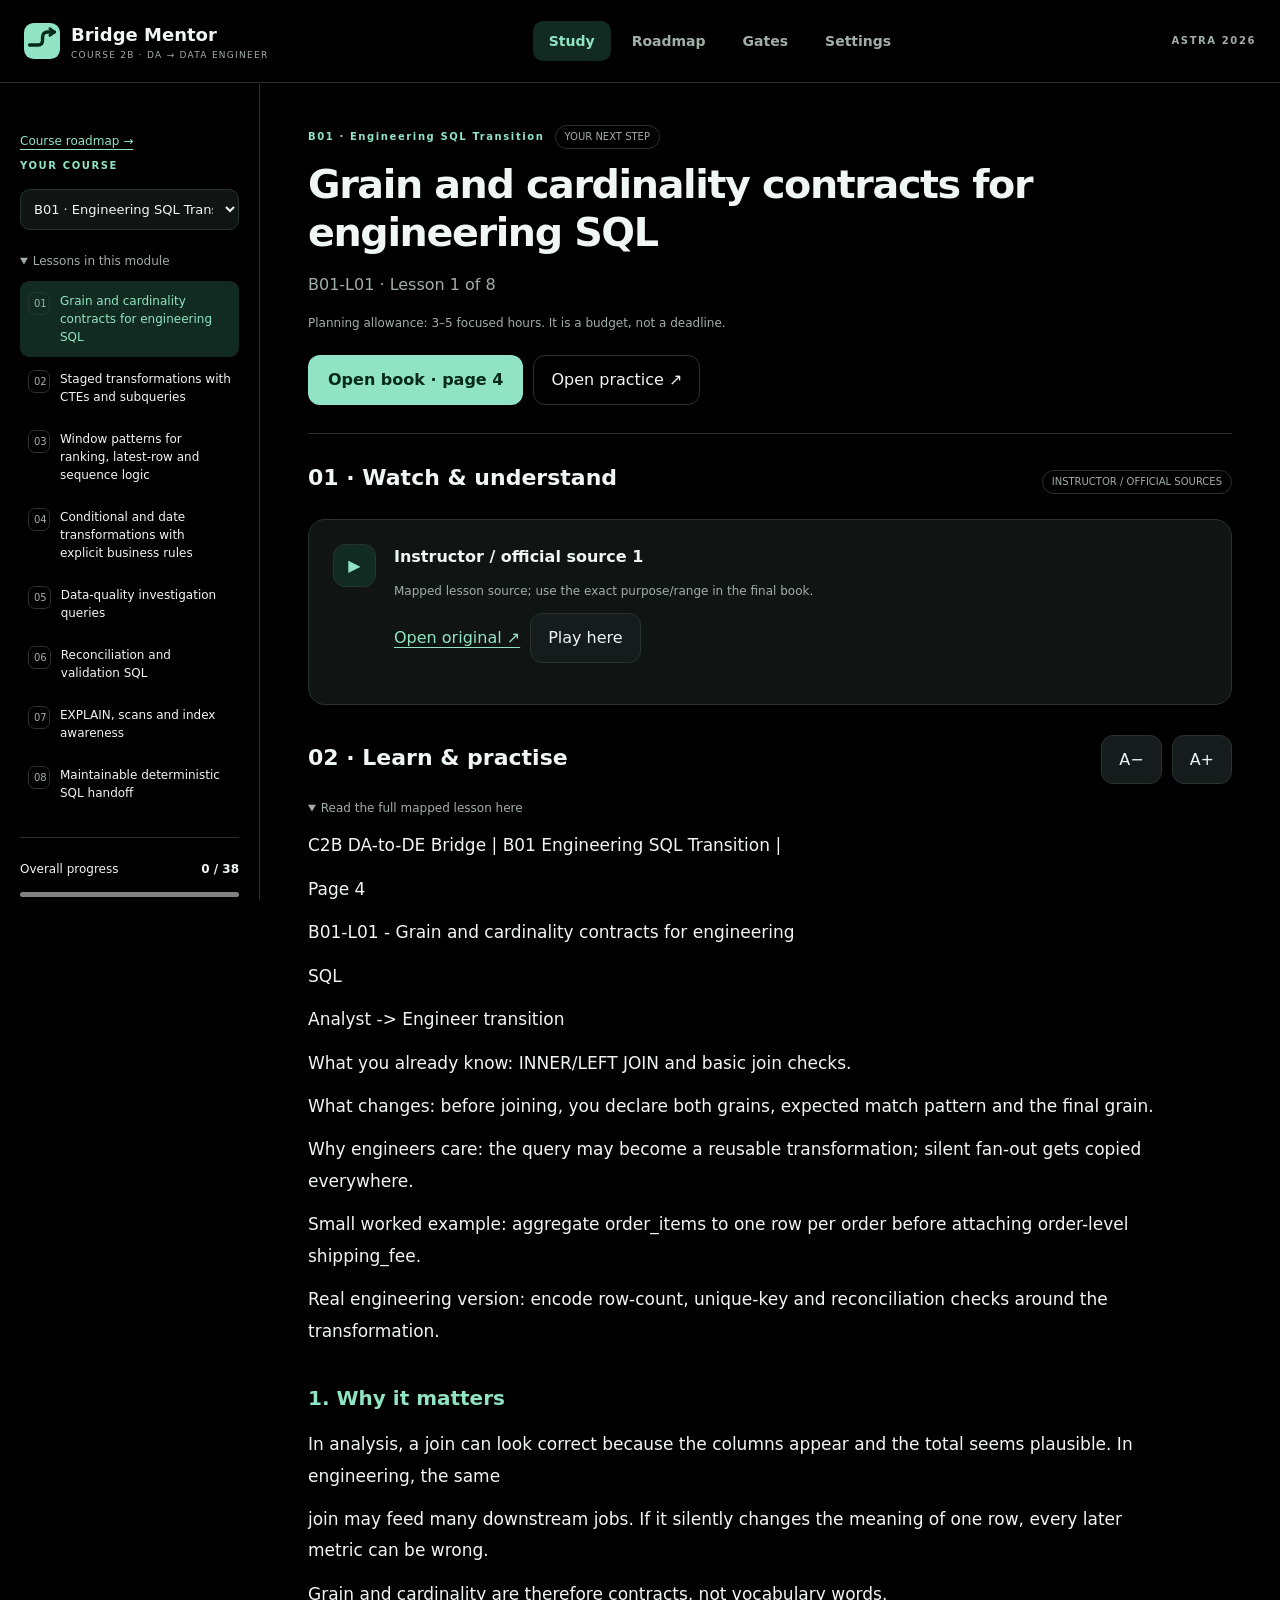
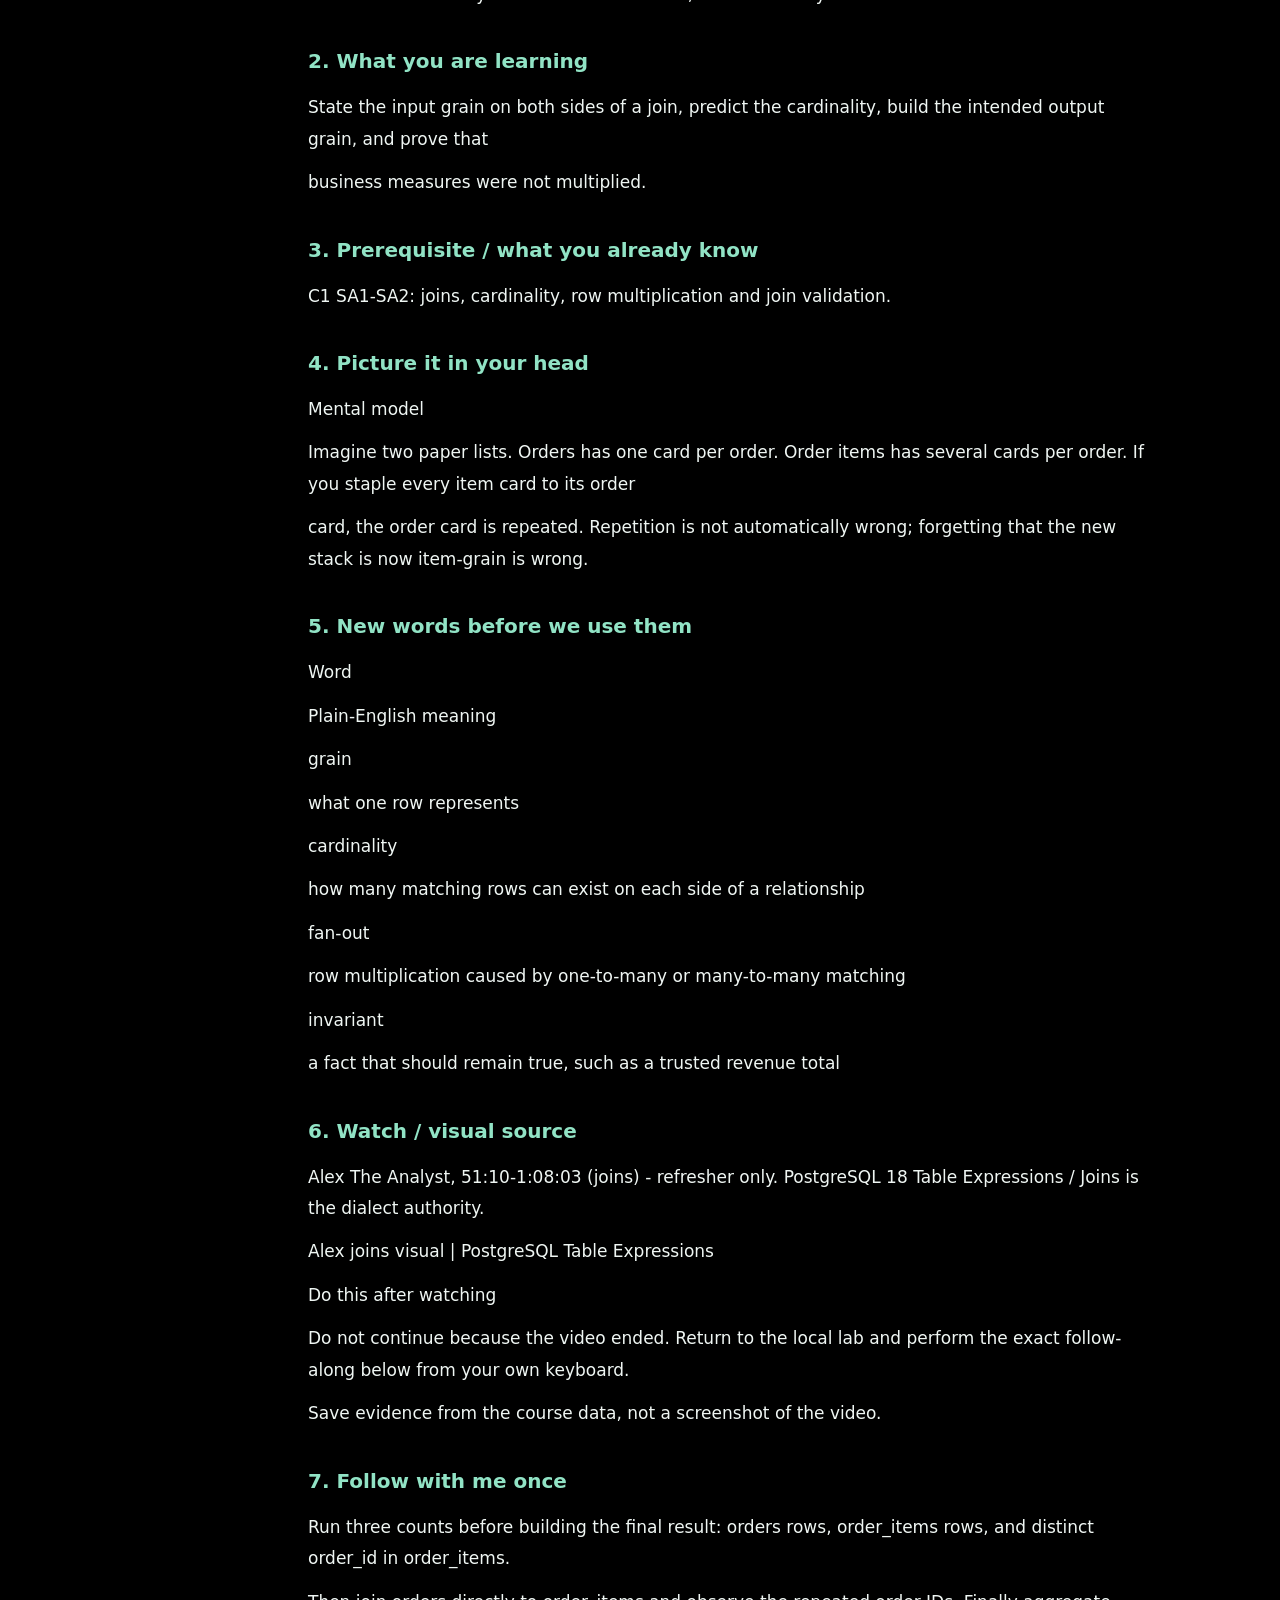
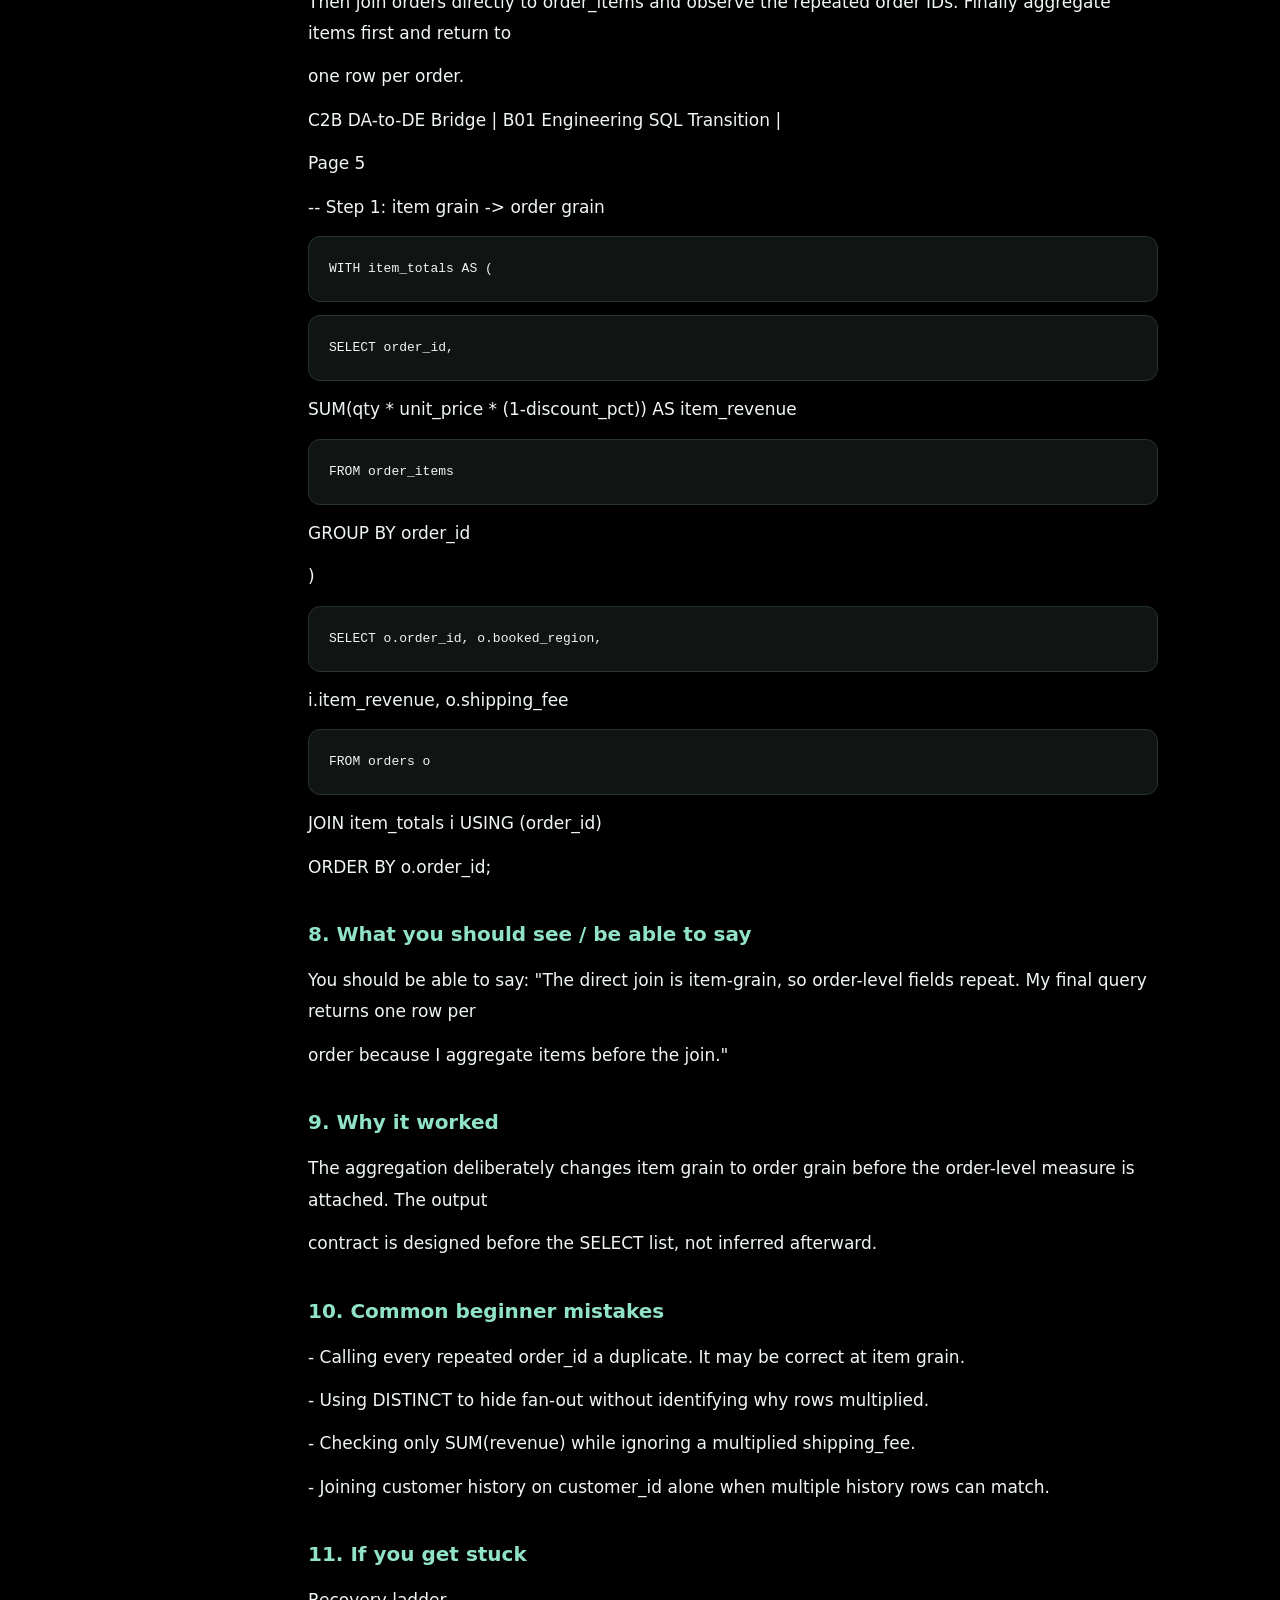
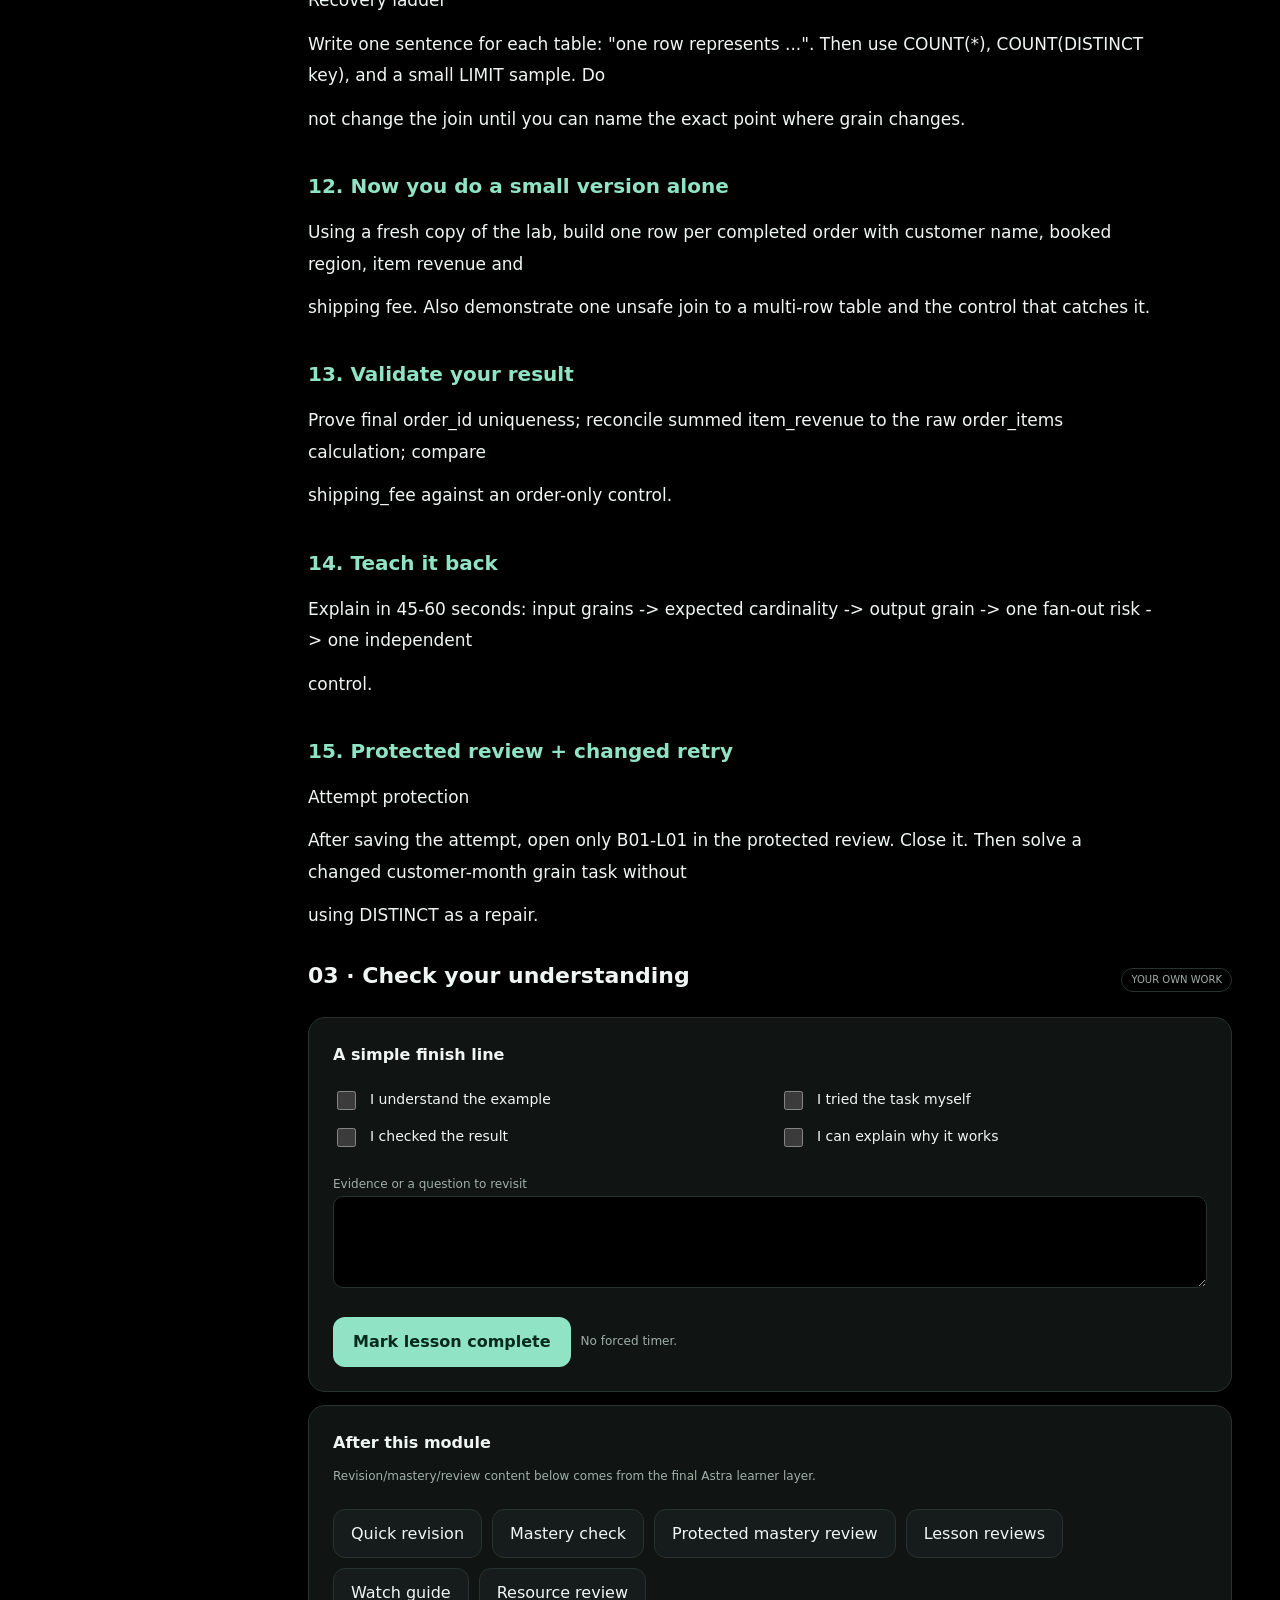
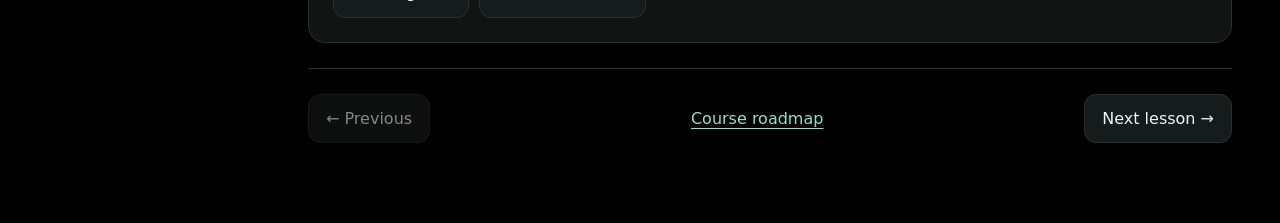
==== index.html @ a9ea5273 "Replace legacy Bridge Mentor with Standalone-DE parity shell" ====
<!doctype html><html lang="en" data-theme="amoled"><head><meta charset="utf-8"><meta name="viewport" content="width=device-width,initial-scale=1,viewport-fit=cover"><meta name="theme-color" content="#000000"><meta name="description" content="Course 2B DA-to-DE Bridge 2026 study companion"><title>Bridge Mentor · 2026</title><link rel="icon" href="icon.svg" type="image/svg+xml"><link rel="manifest" href="manifest.webmanifest"><link rel="stylesheet" href="styles.css?v=ASTRA-2026"></head><body><a class="skip" href="#main">Skip to lesson</a><header class="header"><a class="brand" href="#study"><img src="icon.svg" alt="" width="36" height="36"><span>Bridge Mentor<small>COURSE 2B · DA → DATA ENGINEER</small></span></a><nav aria-label="Main navigation"><a href="#study" data-nav="study">Study</a><a href="#roadmap" data-nav="roadmap">Roadmap</a><a href="#gates" data-nav="gates">Gates</a><a href="#settings" data-nav="settings">Settings</a></nav><span class="edition">ASTRA 2026</span></header><div class="shell"><aside id="sidebar"><a class="text-link" href="#roadmap">Course roadmap →</a><label for="moduleSelect" class="eyebrow">YOUR COURSE</label><select id="moduleSelect" aria-label="Choose module"></select><details id="chapterList" open><summary>Lessons in this module</summary><div id="lessons"></div></details><div class="sidebar-foot"><div class="between"><span>Overall progress</span><strong id="progressCount">0 / 38</strong></div><progress id="overallProgress" max="38" value="0">0%</progress><small>38 controlled Bridge lessons</small></div></aside><main id="main" tabindex="-1"><div class="loading"><span class="eyebrow">YOUR NEXT STEP</span><h1>A place to learn,<br>one lesson at a time.</h1><p>Loading your course…</p></div></main></div><div id="toast" role="status" aria-live="polite"></div><dialog id="reviewDialog"><form method="dialog"><button class="close" aria-label="Close">×</button><span class="eyebrow">AFTER YOUR OWN ATTEMPT</span><h2>Ready to compare your work?</h2><p>Save your first attempt before opening the protected review. Repair mistakes, close it, then retry with changed inputs or the assigned fresh Gate.</p><button id="openReview" class="primary" value="open">I saved my attempt · Open review</button></form></dialog><script src="app.js?v=ASTRA-2026" defer></script><noscript><p class="notice">Enable JavaScript to use the Mentor. Course PDFs and practice files remain in this repository.</p></noscript></body></html>
---- styles.css ----
:root{color-scheme:dark;--bg:#000;--panel:#101514;--panel2:#161c1b;--ink:#eff6f3;--muted:#a0afa8;--line:#27332d;--accent:#91e3c5;--accentInk:#062a1b;--soft:#122b22;--shadow:0 16px 48px #0005;--reading:17px}:root[data-theme="light"]{color-scheme:light;--bg:#f7f9f7;--panel:#fff;--panel2:#edf2ee;--ink:#18322a;--muted:#576c62;--line:#d5e0d9;--accent:#12684d;--accentInk:#fff;--soft:#e6f2eb;--shadow:0 10px 36px #1631260a}*{box-sizing:border-box}html{scroll-behavior:smooth;scroll-padding-top:105px}body{margin:0;background:var(--bg);color:var(--ink);font-family:Inter,ui-sans-serif,system-ui,-apple-system,BlinkMacSystemFont,"Segoe UI",sans-serif;line-height:1.6}button,input,select,textarea{font:inherit}a{color:var(--accent);text-underline-offset:4px}button,a,select,input,textarea{-webkit-tap-highlight-color:transparent}button{cursor:pointer;color:var(--ink);background:var(--panel2);border:1px solid var(--line);border-radius:12px;padding:11px 17px}button:hover{background:var(--soft)}button:disabled{opacity:.55;cursor:default}.primary{background:var(--accent);color:var(--accentInk);border:0;font-weight:650;display:inline-flex;align-items:center;justify-content:center;gap:8px;text-decoration:none;border-radius:12px;padding:12px 20px}.secondary{display:inline-flex;padding:11px 17px;border:1px solid var(--line);border-radius:12px;text-decoration:none;color:var(--ink);align-items:center;gap:8px}.header{min-height:83px;display:flex;align-items:center;justify-content:space-between;gap:20px;border-bottom:1px solid var(--line);padding:13px max(24px,calc((100vw - 1360px)/2));position:sticky;top:0;background:var(--bg);z-index:10}.brand{display:flex;align-items:center;gap:11px;color:var(--ink);text-decoration:none;font-size:18px;font-weight:700;white-space:nowrap}.brand small{display:block;font-size:9px;letter-spacing:.14em;color:var(--muted);font-weight:500;line-height:1.3}.header nav{display:flex;gap:5px}.header nav a{color:var(--muted);text-decoration:none;padding:9px 16px;border-radius:10px;font-size:14px;font-weight:550}.header nav a[aria-current]{color:var(--accent);background:var(--soft)}.edition,.eyebrow{font-size:10px;letter-spacing:.16em;font-weight:700;color:var(--accent)}.edition{color:var(--muted)}.shell{max-width:1360px;margin:auto;display:grid;grid-template-columns:260px minmax(0,1fr);min-height:calc(100vh - 84px)}aside{border-right:1px solid var(--line);padding:30px 20px;position:sticky;top:84px;height:calc(100vh - 84px);overflow:auto}aside select{width:100%;margin:12px 0 22px;padding:11px 9px;background:var(--panel);color:var(--ink);border:1px solid var(--line);border-radius:10px;font-size:13px}summary{cursor:pointer;color:var(--muted);font-size:12px;margin-bottom:10px}.lesson-nav{width:100%;text-align:left;background:none;border:0;display:flex;gap:10px;padding:11px 8px;font-size:12px;line-height:1.5;margin:2px 0;border-radius:9px}.lesson-nav.current{background:var(--soft);color:var(--accent)}.lesson-nav .num{font-size:10px;min-width:22px;border:1px solid var(--line);border-radius:7px;padding:3px 5px;text-align:center;align-self:flex-start;color:var(--muted)}.lesson-nav.done .num{background:var(--accent);color:var(--accentInk);border-color:transparent}.sidebar-foot{border-top:1px solid var(--line);margin-top:24px;padding-top:22px;font-size:12px}.sidebar-foot small{color:var(--muted)}progress{width:100%;height:5px;border:0;border-radius:20px;overflow:hidden;background:var(--line);margin:13px 0;accent-color:var(--accent)}.text-link{display:block;margin-top:18px;font-size:12px}.between{display:flex;justify-content:space-between;align-items:center;gap:12px}main{padding:42px 48px 80px;min-width:0;outline:none}.hero{border-bottom:1px solid var(--line);padding-bottom:28px;margin-bottom:30px}.hero h1{font-size:clamp(29px,3.1vw,43px);line-height:1.2;letter-spacing:-.035em;font-weight:650;margin:12px 0 15px;max-width:800px}.hero p,.muted{color:var(--muted)}.meta,.actions,.small-actions,.reader-tools{display:flex;gap:10px;align-items:center;flex-wrap:wrap}.pill{display:inline-block;border:1px solid var(--line);border-radius:99px;padding:3px 9px;font-size:10px;color:var(--muted)}.pill.complete{background:var(--soft);color:var(--accent);border-color:var(--accent)}.actions{margin:22px 0 0}.section-title{display:flex;justify-content:space-between;align-items:baseline;gap:15px;margin:30px 0 15px}h2{font-size:22px;line-height:1.3;margin:0 0 12px}h3{font-size:16px;margin:0 0 10px}.card{background:var(--panel);border:1px solid var(--line);border-radius:17px;padding:24px;margin:13px 0}.video-card{display:grid;grid-template-columns:44px minmax(0,1fr);gap:17px}.play-icon{width:43px;height:43px;background:var(--soft);border:1px solid var(--line);border-radius:12px;color:var(--accent);display:grid;place-items:center}.video-title{font-size:16px;font-weight:600;color:var(--ink);text-decoration:none}.video-card p,.hint{font-size:12px;color:var(--muted)}.video-player{grid-column:1/-1}.video-player iframe{width:100%;aspect-ratio:16/9;border:0;border-radius:12px}.reading{font-size:var(--reading);line-height:1.85;max-width:850px}.reading h3{font-size:20px;color:var(--accent);margin:33px 0 12px}.reading p{margin:12px 0}.reading pre{font-size:13px;background:var(--panel);border:1px solid var(--line);padding:20px;border-radius:12px;overflow:auto}.checklist{display:grid;grid-template-columns:1fr 1fr;gap:12px 20px;margin:20px 0}.checklist label{display:flex;gap:11px;font-size:14px}.checklist input{accent-color:var(--accent);width:19px;height:19px}.evidence{width:100%;min-height:92px;resize:vertical;background:var(--bg);border:1px solid var(--line);color:var(--ink);border-radius:10px;padding:13px}.next-bar{display:flex;justify-content:space-between;align-items:center;gap:10px;margin-top:25px;padding-top:25px;border-top:1px solid var(--line)}.grid{display:grid;grid-template-columns:repeat(2,minmax(0,1fr));gap:15px}.module-card{margin:0;display:flex;flex-direction:column;gap:9px;text-decoration:none;color:var(--ink)}.search{width:100%;background:var(--panel);border:1px solid var(--line);border-radius:12px;padding:13px 16px;color:var(--ink);margin-bottom:24px}.gate-steps{display:grid;grid-template-columns:repeat(4,1fr);gap:10px;margin:20px 0}.gate-step{font-size:12px;padding:12px 8px;text-align:center;border:1px solid var(--line);border-radius:10px;color:var(--muted)}.gate-step.active{background:var(--soft);color:var(--accent);border-color:var(--accent)}.settings-row{display:flex;justify-content:space-between;align-items:center;gap:20px;padding:20px 0;border-bottom:1px solid var(--line)}.settings-row p{font-size:13px;color:var(--muted);margin:5px 0}.empty{padding:35px;border:1px dashed var(--line);border-radius:14px;color:var(--muted)}.notice{margin:25px;padding:20px;background:var(--panel);border:1px solid var(--line);border-radius:12px}.skip{position:fixed;top:-80px;left:20px;padding:10px;background:var(--accent);color:var(--accentInk);z-index:30}.skip:focus{top:10px}#toast{position:fixed;bottom:25px;left:50%;transform:translate(-50%,15px);background:var(--accent);color:var(--accentInk);padding:12px 20px;border-radius:12px;opacity:0;pointer-events:none;transition:.2s;z-index:40}#toast.show{opacity:1;transform:translate(-50%,0)}dialog{max-width:480px;width:calc(100% - 36px);background:var(--panel);color:var(--ink);border:1px solid var(--line);border-radius:18px;padding:30px}dialog::backdrop{background:#000a}.close{float:right;font-size:23px;background:transparent;border:0}.sr-only{position:absolute;width:1px;height:1px;overflow:hidden;clip:rect(0,0,0,0)}.timer{font-variant-numeric:tabular-nums;color:var(--muted);font-size:13px}@media(max-width:720px){.header{min-height:67px;padding:10px 12px;gap:8px}.brand{font-size:13px}.brand img{width:27px;height:27px}.header nav a{padding:8px 9px;font-size:12px}.edition{display:none}.shell{display:block}aside{height:auto;position:static;border-right:0;border-bottom:1px solid var(--line);padding:16px 19px}.sidebar-foot{display:none}#lessons{max-height:290px;overflow:auto}main{padding:25px 19px 60px}.card{padding:19px}.grid,.checklist{grid-template-columns:1fr}.settings-row{align-items:flex-start;flex-direction:column;gap:10px}.reading{line-height:1.8}}
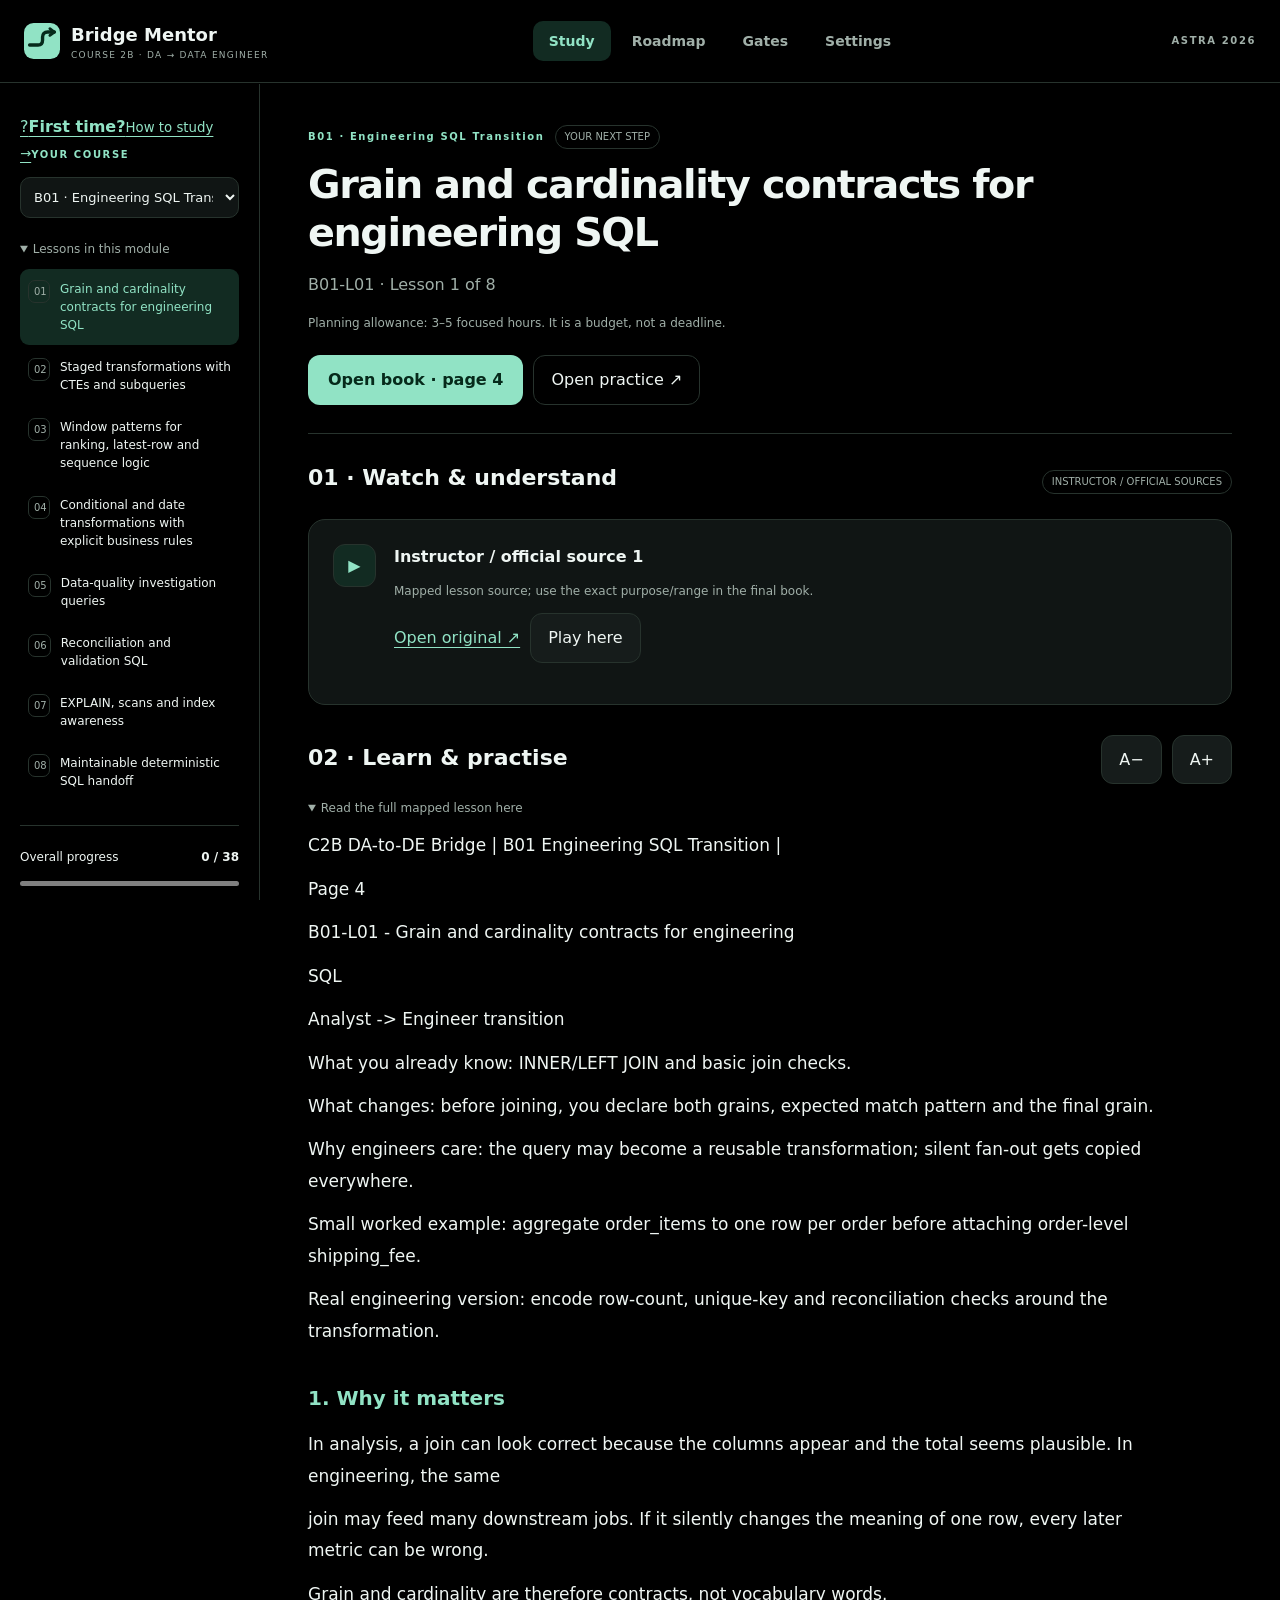
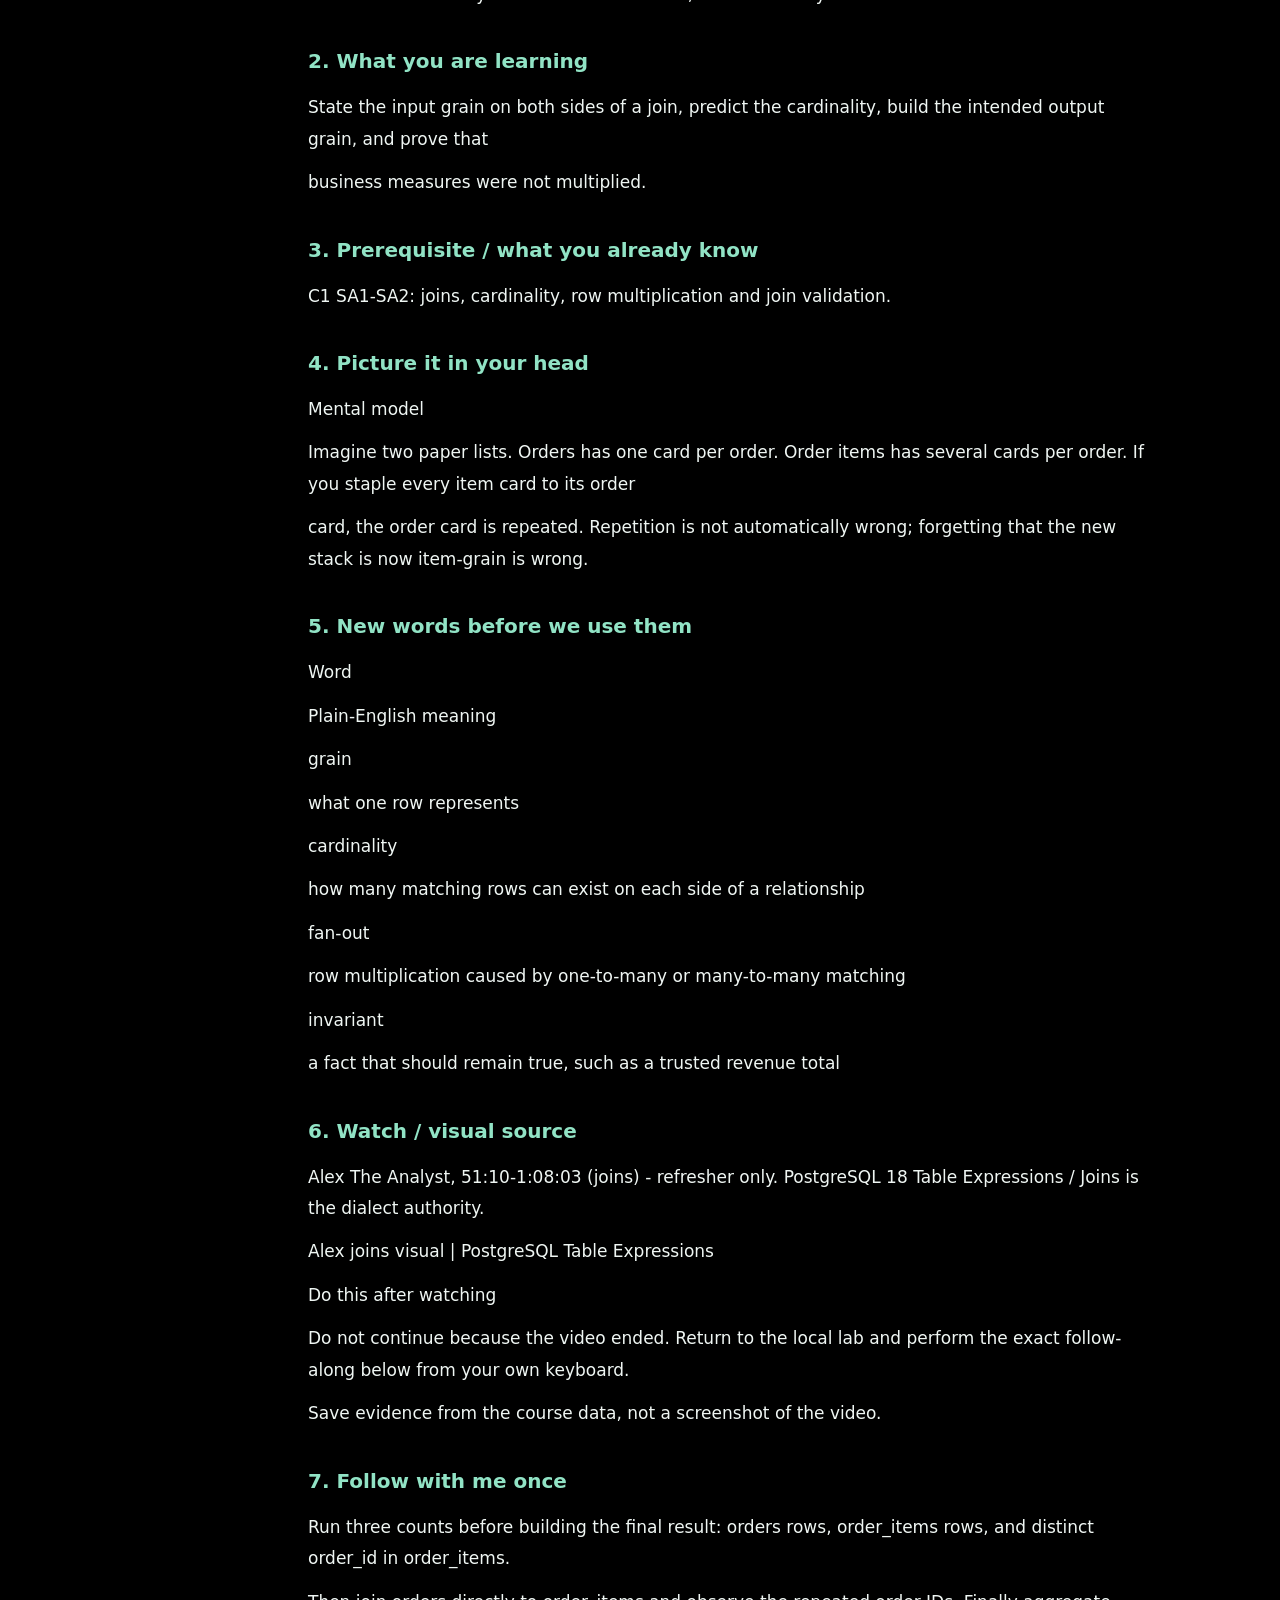
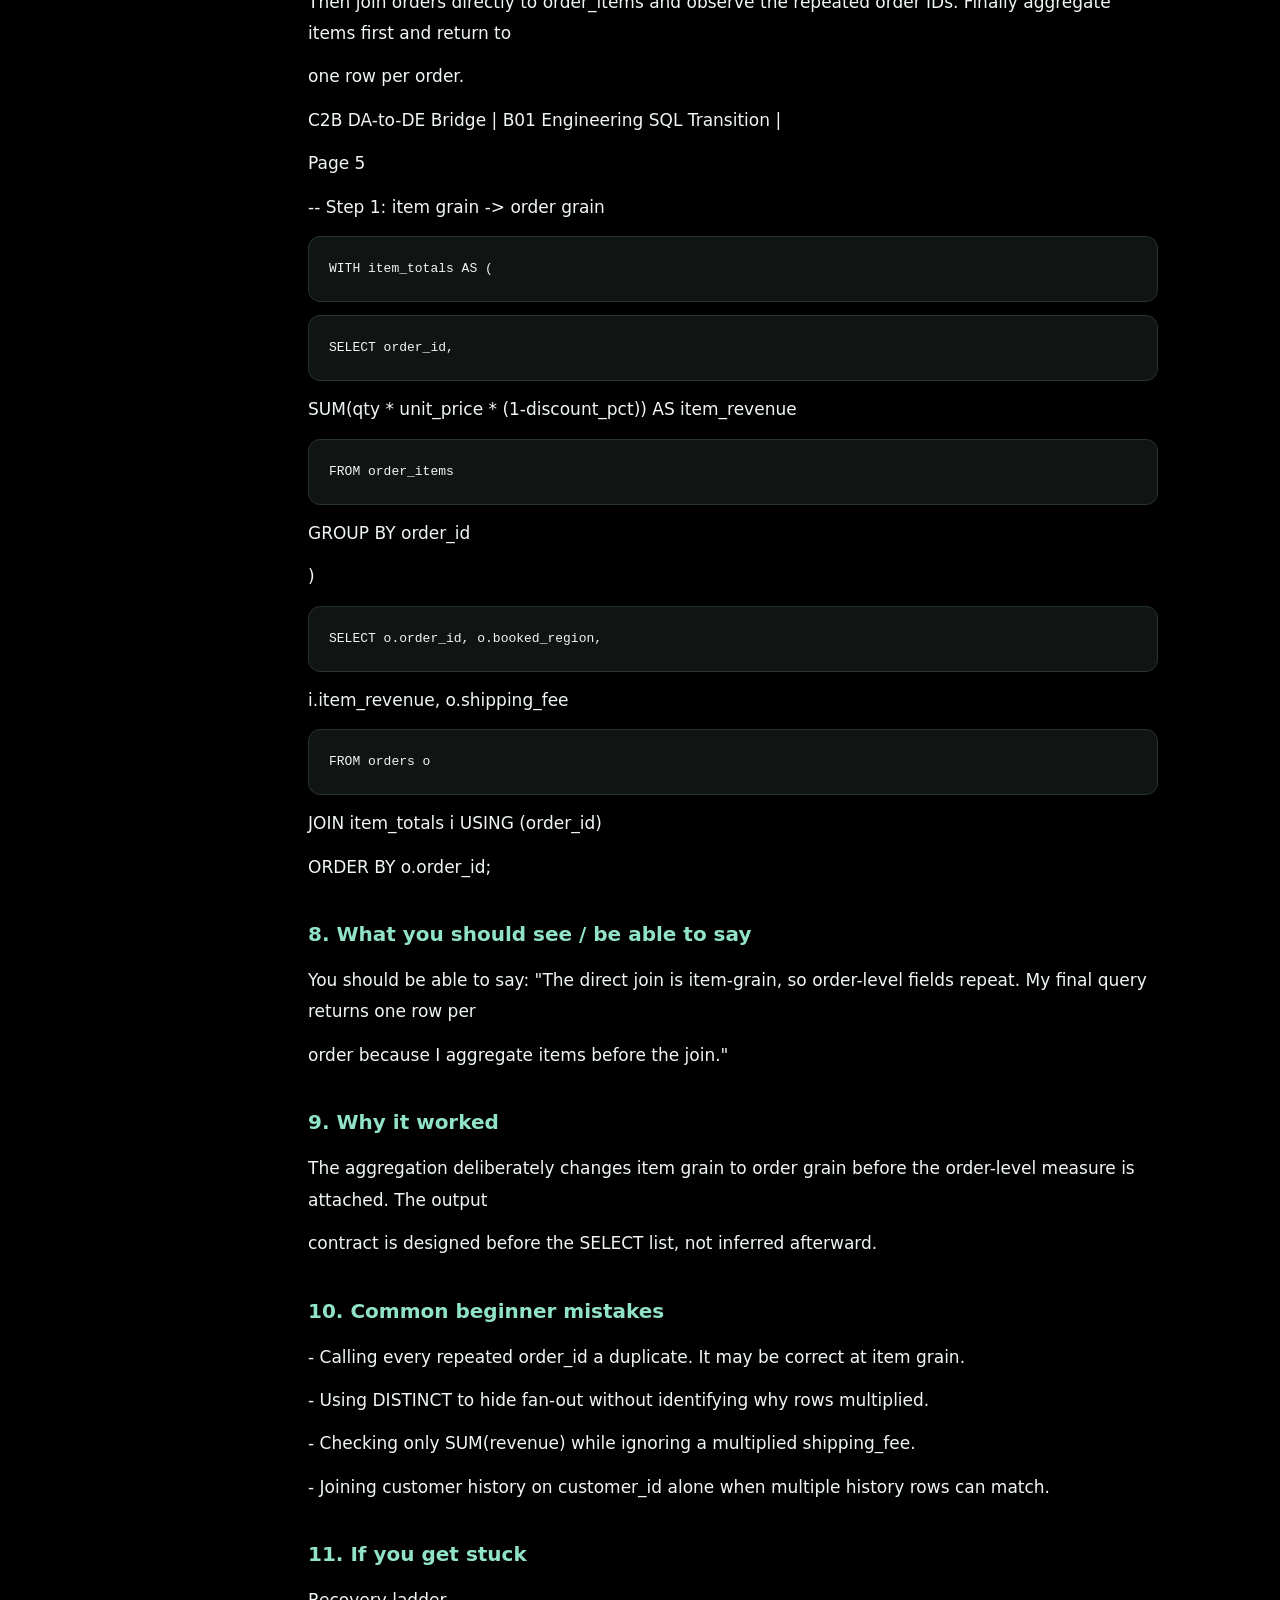
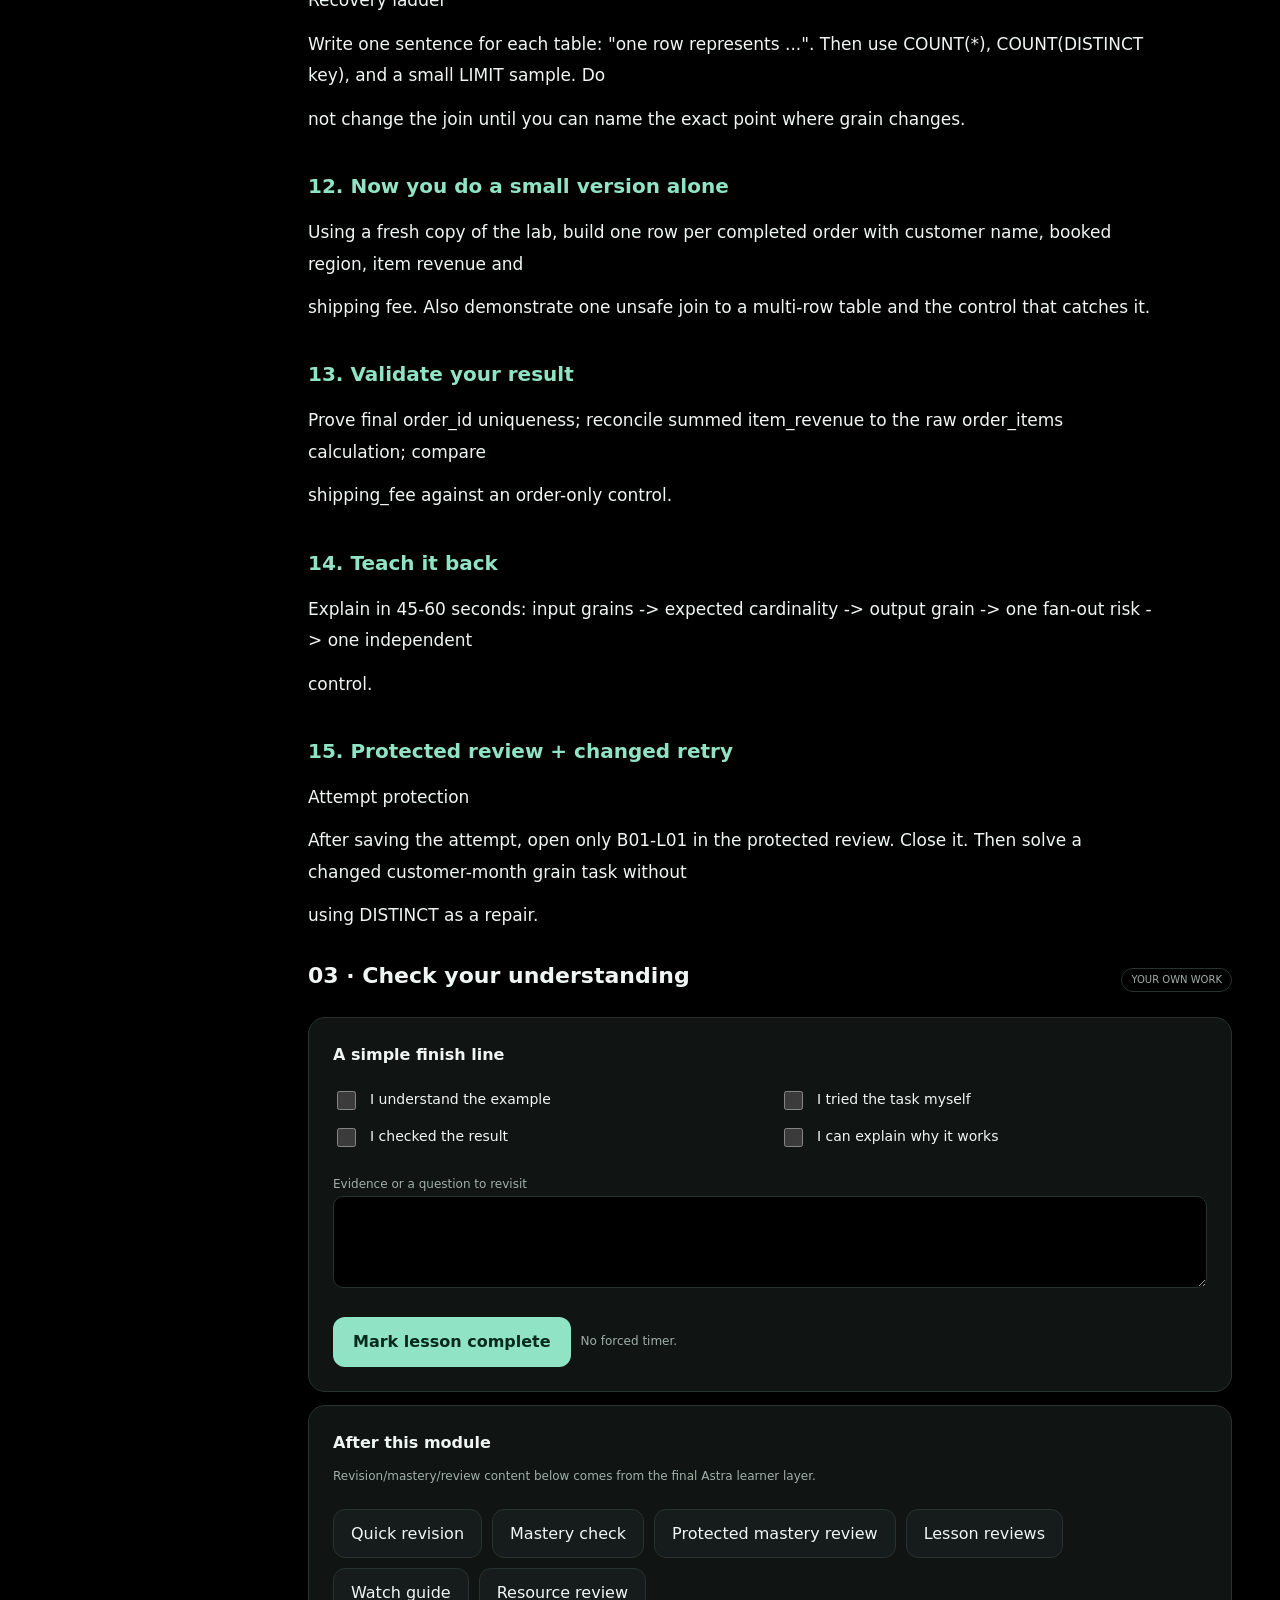
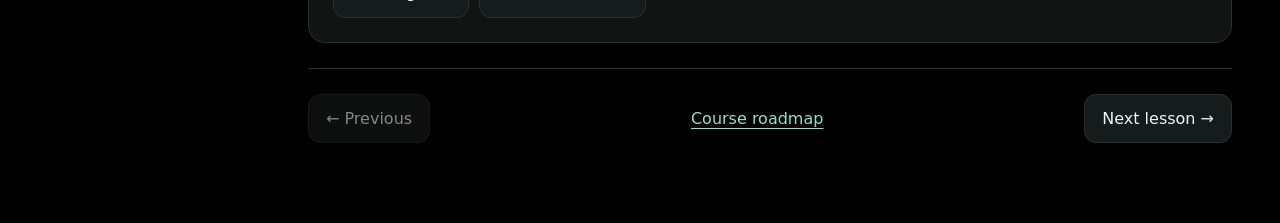
==== commit 52e6c6ae: "Add visible How to Study start card" ====
--- a/index.html
+++ b/index.html
@@ -1 +1 @@
-<!doctype html><html lang="en" data-theme="amoled"><head><meta charset="utf-8"><meta name="viewport" content="width=device-width,initial-scale=1,viewport-fit=cover"><meta name="theme-color" content="#000000"><meta name="description" content="Course 2B DA-to-DE Bridge 2026 study companion"><title>Bridge Mentor · 2026</title><link rel="icon" href="icon.svg" type="image/svg+xml"><link rel="manifest" href="manifest.webmanifest"><link rel="stylesheet" href="styles.css?v=ASTRA-2026"></head><body><a class="skip" href="#main">Skip to lesson</a><header class="header"><a class="brand" href="#study"><img src="icon.svg" alt="" width="36" height="36"><span>Bridge Mentor<small>COURSE 2B · DA → DATA ENGINEER</small></span></a><nav aria-label="Main navigation"><a href="#study" data-nav="study">Study</a><a href="#roadmap" data-nav="roadmap">Roadmap</a><a href="#gates" data-nav="gates">Gates</a><a href="#settings" data-nav="settings">Settings</a></nav><span class="edition">ASTRA 2026</span></header><div class="shell"><aside id="sidebar"><a class="text-link" href="#roadmap">Course roadmap →</a><label for="moduleSelect" class="eyebrow">YOUR COURSE</label><select id="moduleSelect" aria-label="Choose module"></select><details id="chapterList" open><summary>Lessons in this module</summary><div id="lessons"></div></details><div class="sidebar-foot"><div class="between"><span>Overall progress</span><strong id="progressCount">0 / 38</strong></div><progress id="overallProgress" max="38" value="0">0%</progress><small>38 controlled Bridge lessons</small></div></aside><main id="main" tabindex="-1"><div class="loading"><span class="eyebrow">YOUR NEXT STEP</span><h1>A place to learn,<br>one lesson at a time.</h1><p>Loading your course…</p></div></main></div><div id="toast" role="status" aria-live="polite"></div><dialog id="reviewDialog"><form method="dialog"><button class="close" aria-label="Close">×</button><span class="eyebrow">AFTER YOUR OWN ATTEMPT</span><h2>Ready to compare your work?</h2><p>Save your first attempt before opening the protected review. Repair mistakes, close it, then retry with changed inputs or the assigned fresh Gate.</p><button id="openReview" class="primary" value="open">I saved my attempt · Open review</button></form></dialog><script src="app.js?v=ASTRA-2026" defer></script><noscript><p class="notice">Enable JavaScript to use the Mentor. Course PDFs and practice files remain in this repository.</p></noscript></body></html>+<!doctype html><html lang="en" data-theme="amoled"><head><meta charset="utf-8"><meta name="viewport" content="width=device-width,initial-scale=1,viewport-fit=cover"><meta name="theme-color" content="#000000"><meta name="description" content="Course 2B DA-to-DE Bridge 2026 study companion"><title>Bridge Mentor · 2026</title><link rel="icon" href="icon.svg" type="image/svg+xml"><link rel="manifest" href="manifest.webmanifest"><link rel="stylesheet" href="styles.css?v=ASTRA-2026"></head><body><a class="skip" href="#main">Skip to lesson</a><header class="header"><a class="brand" href="#study"><img src="icon.svg" alt="" width="36" height="36"><span>Bridge Mentor<small>COURSE 2B · DA → DATA ENGINEER</small></span></a><nav aria-label="Main navigation"><a href="#study" data-nav="study">Study</a><a href="#roadmap" data-nav="roadmap">Roadmap</a><a href="#gates" data-nav="gates">Gates</a><a href="#settings" data-nav="settings">Settings</a></nav><span class="edition">ASTRA 2026</span></header><div class="shell"><aside id="sidebar"><a class="start-guide" href="#guide"><span class="start-guide-icon" aria-hidden="true">?</span><span><strong>First time?</strong><small>How to study →</small></span></a><label for="moduleSelect" class="eyebrow">YOUR COURSE</label><select id="moduleSelect" aria-label="Choose module"></select><details id="chapterList" open><summary>Lessons in this module</summary><div id="lessons"></div></details><div class="sidebar-foot"><div class="between"><span>Overall progress</span><strong id="progressCount">0 / 38</strong></div><progress id="overallProgress" max="38" value="0">0%</progress><small>38 controlled Bridge lessons</small></div></aside><main id="main" tabindex="-1"><div class="loading"><span class="eyebrow">YOUR NEXT STEP</span><h1>A place to learn,<br>one lesson at a time.</h1><p>Loading your course…</p></div></main></div><div id="toast" role="status" aria-live="polite"></div><dialog id="reviewDialog"><form method="dialog"><button class="close" aria-label="Close">×</button><span class="eyebrow">AFTER YOUR OWN ATTEMPT</span><h2>Ready to compare your work?</h2><p>Save your first attempt before opening the protected review. Repair mistakes, close it, then retry with changed inputs or the assigned fresh Gate.</p><button id="openReview" class="primary" value="open">I saved my attempt · Open review</button></form></dialog><script src="app.js?v=ASTRA-2026" defer></script><noscript><p class="notice">Enable JavaScript to use the Mentor. Course PDFs and practice files remain in this repository.</p></noscript></body></html>
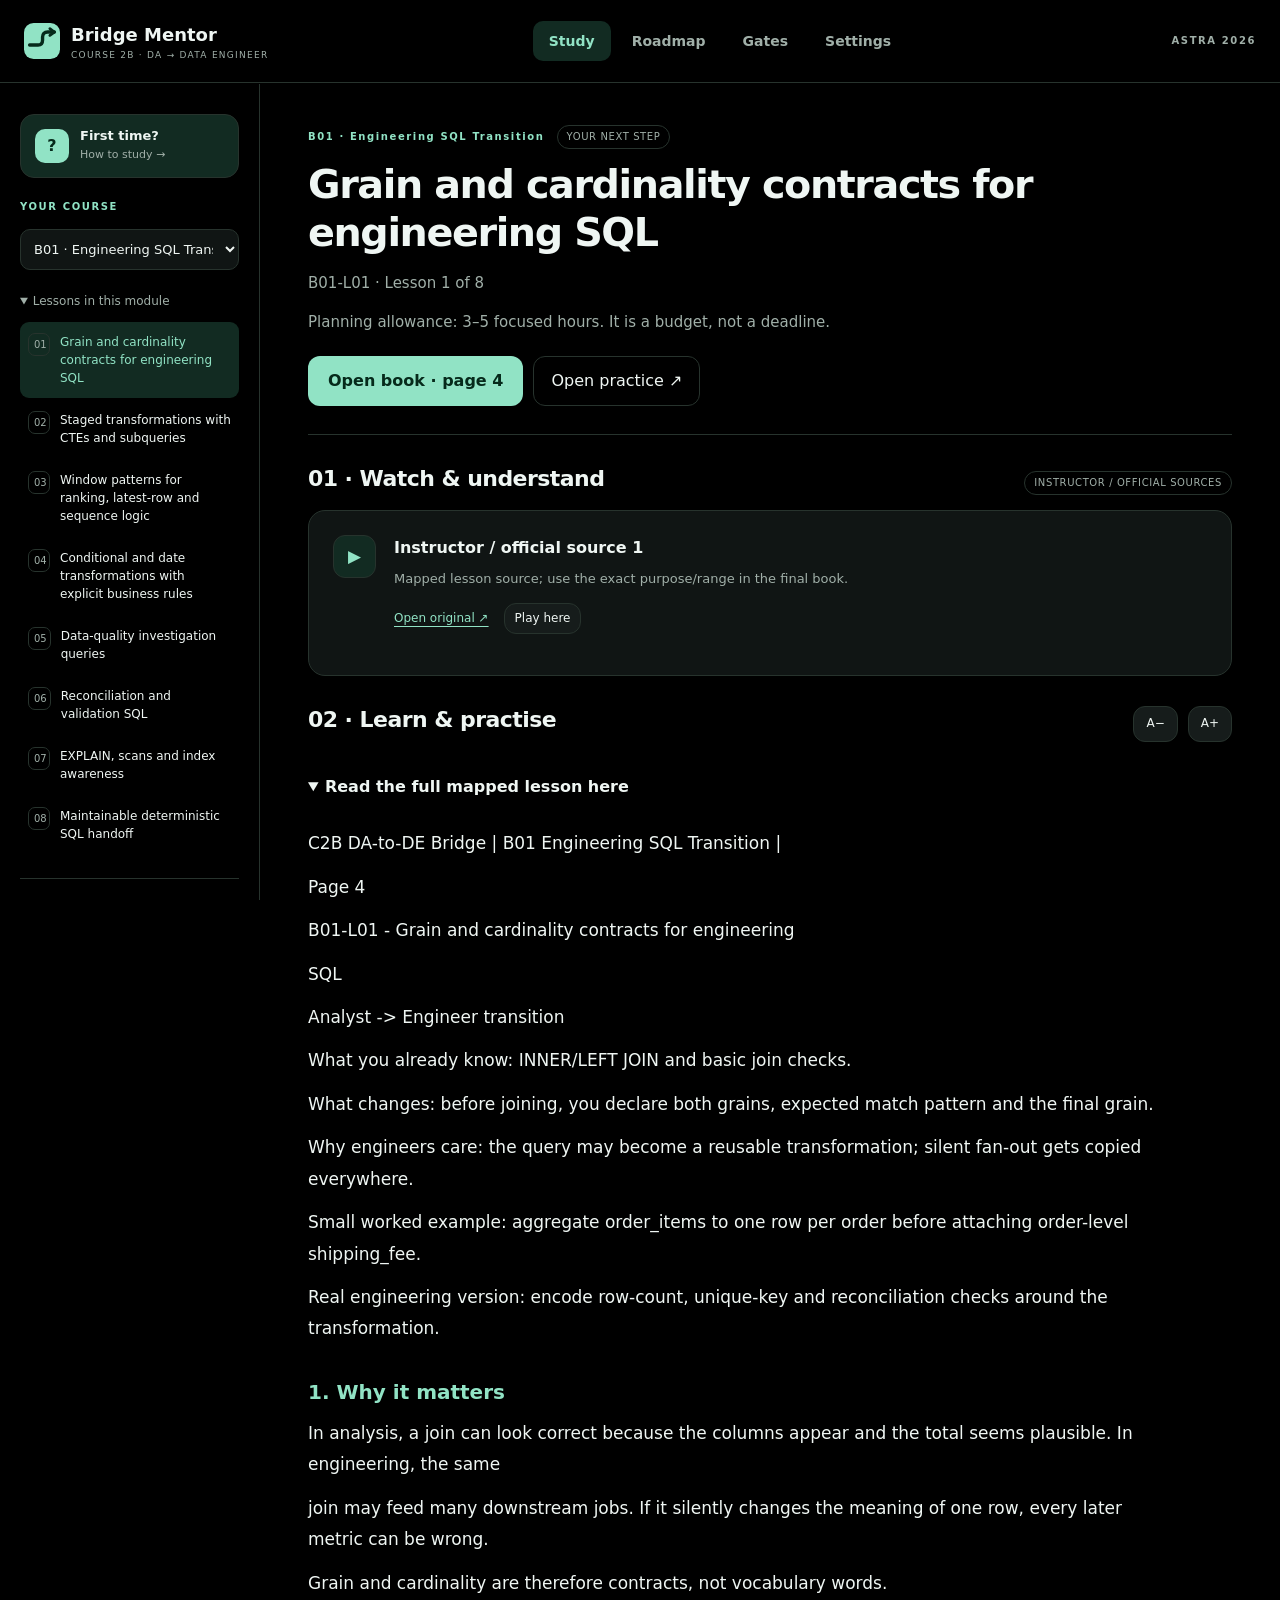
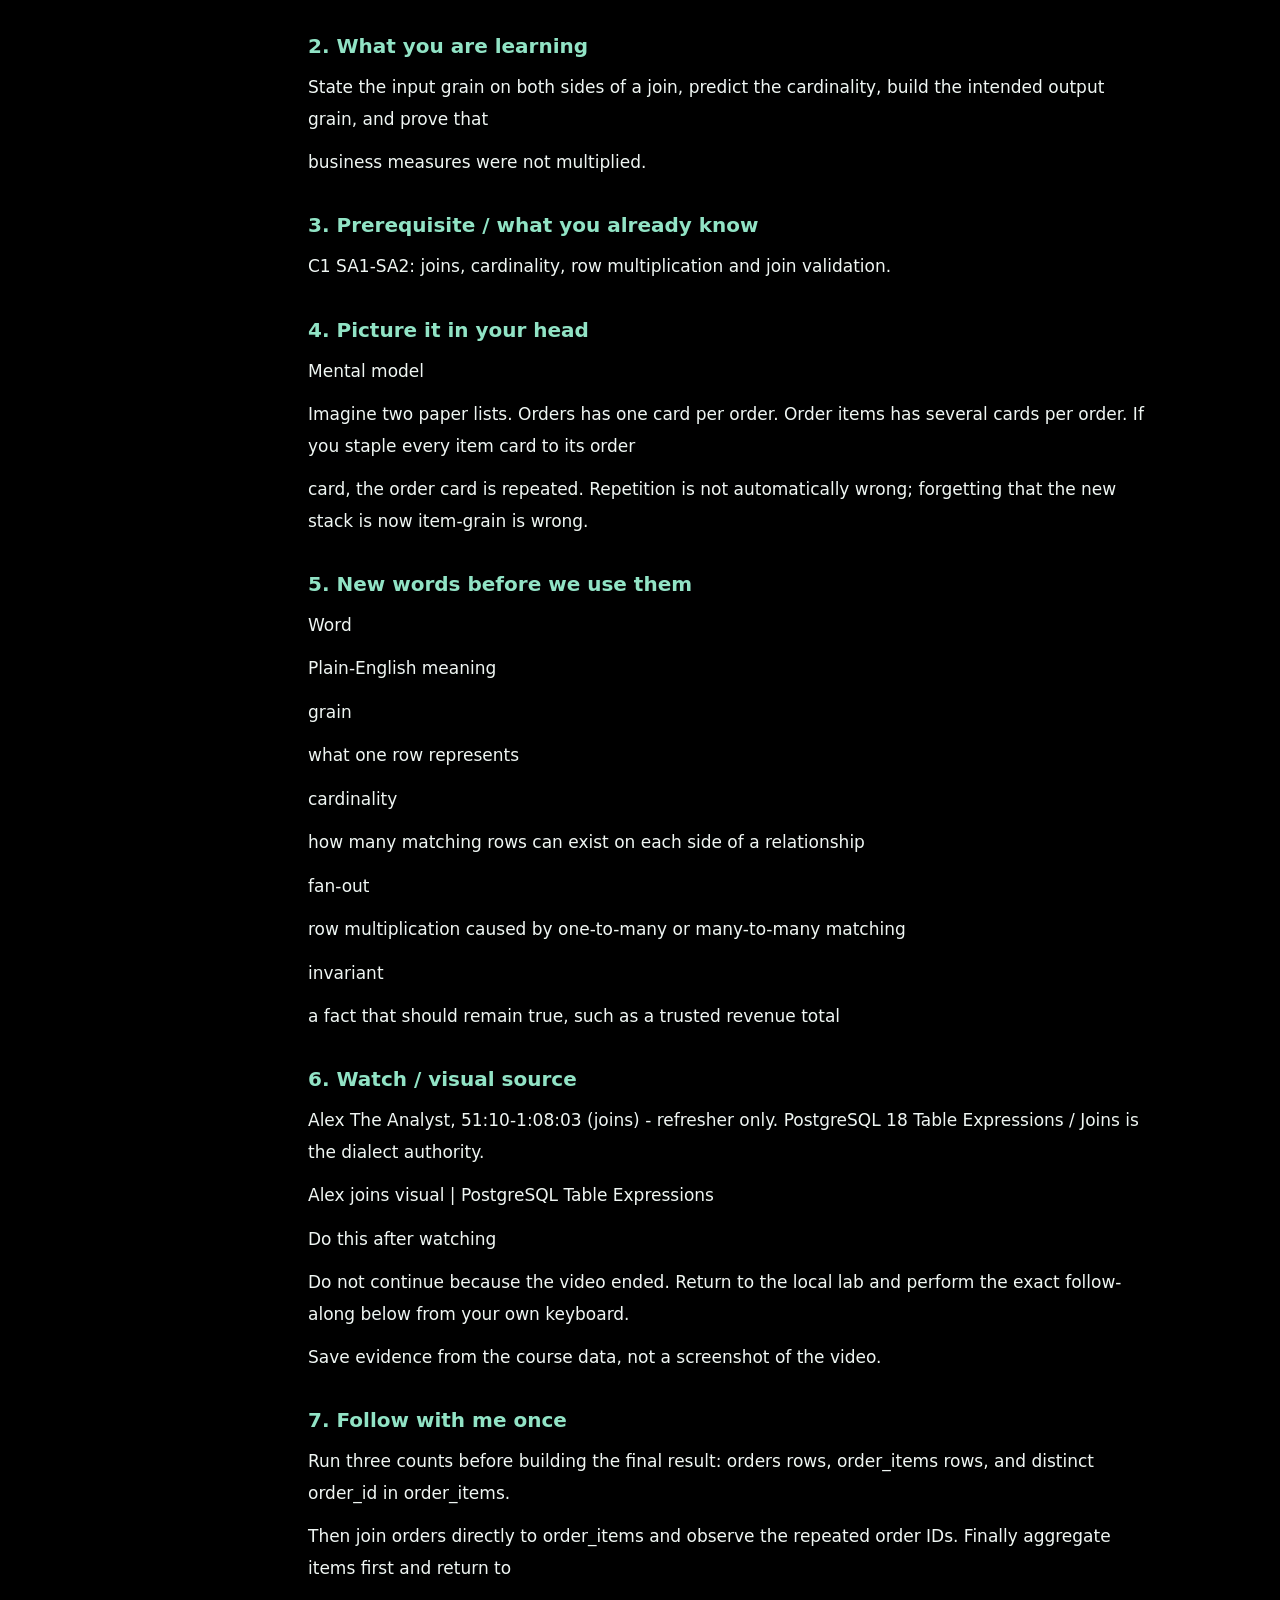
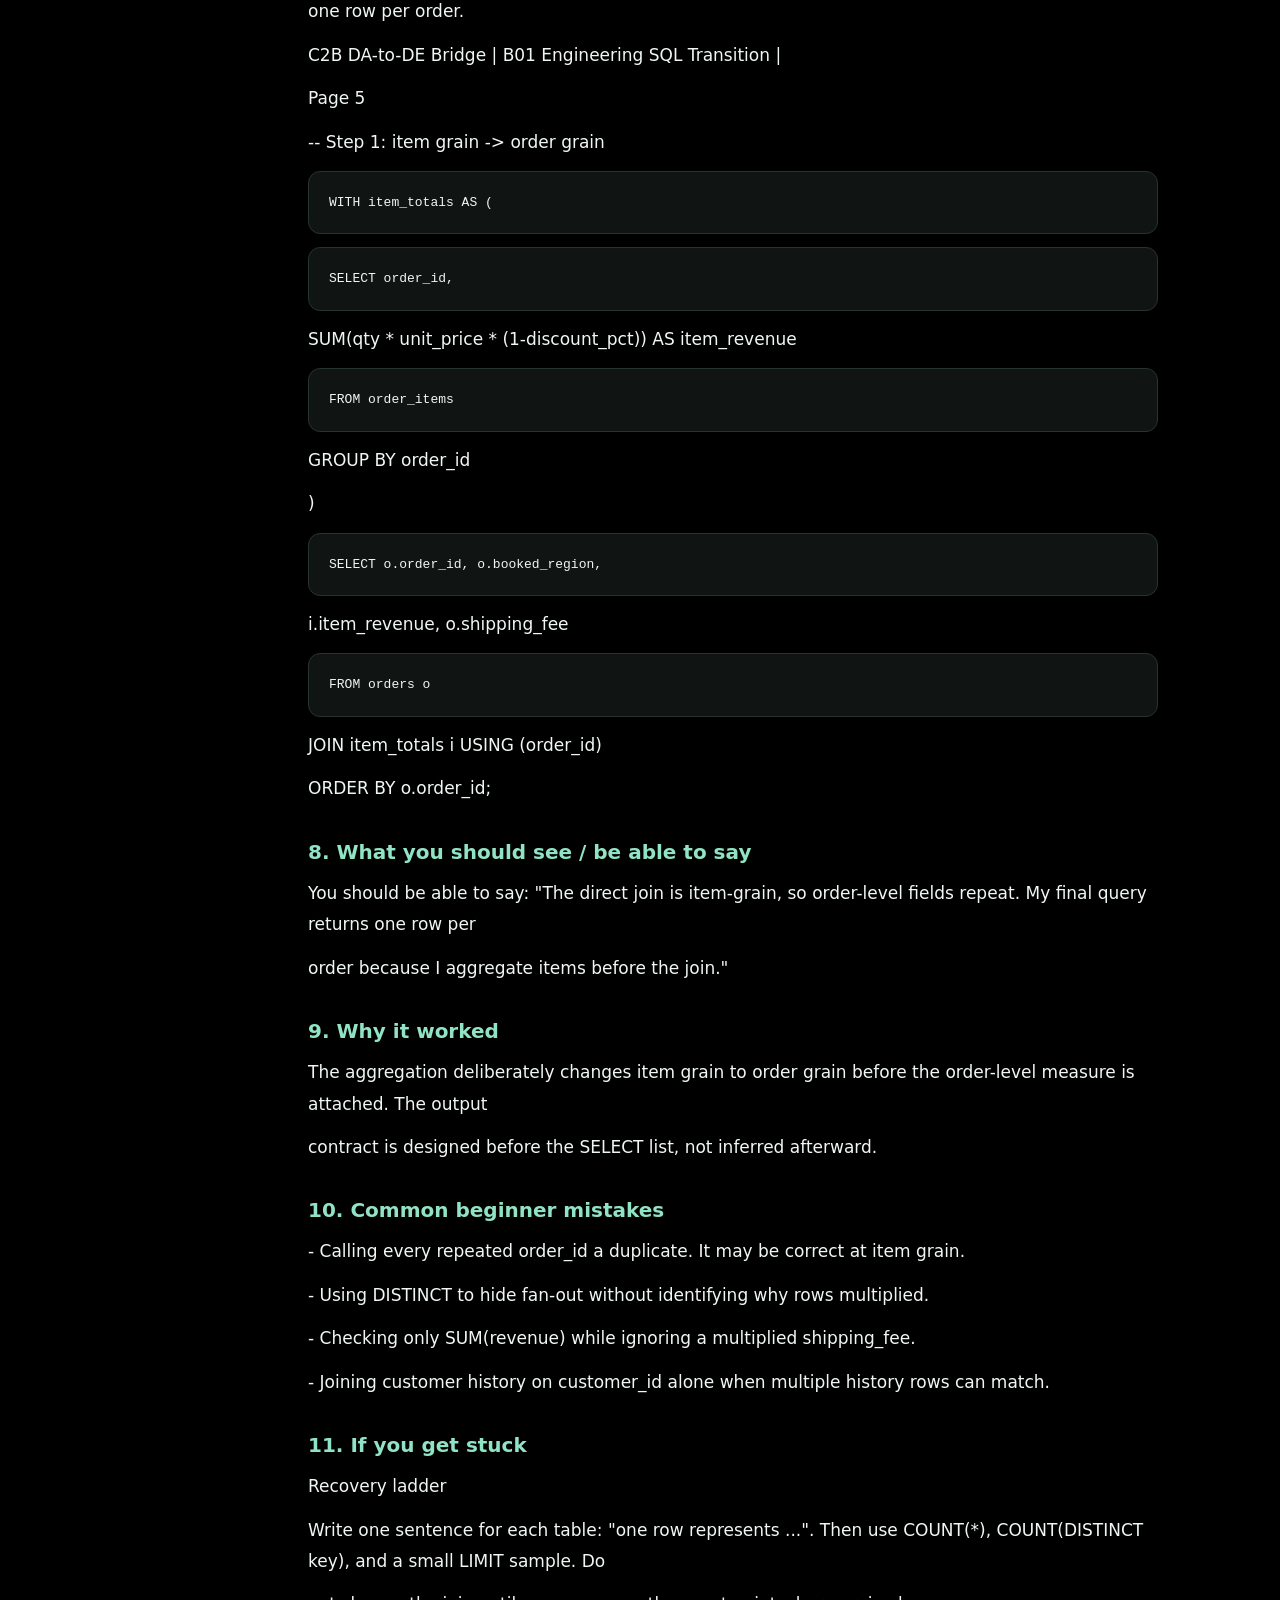
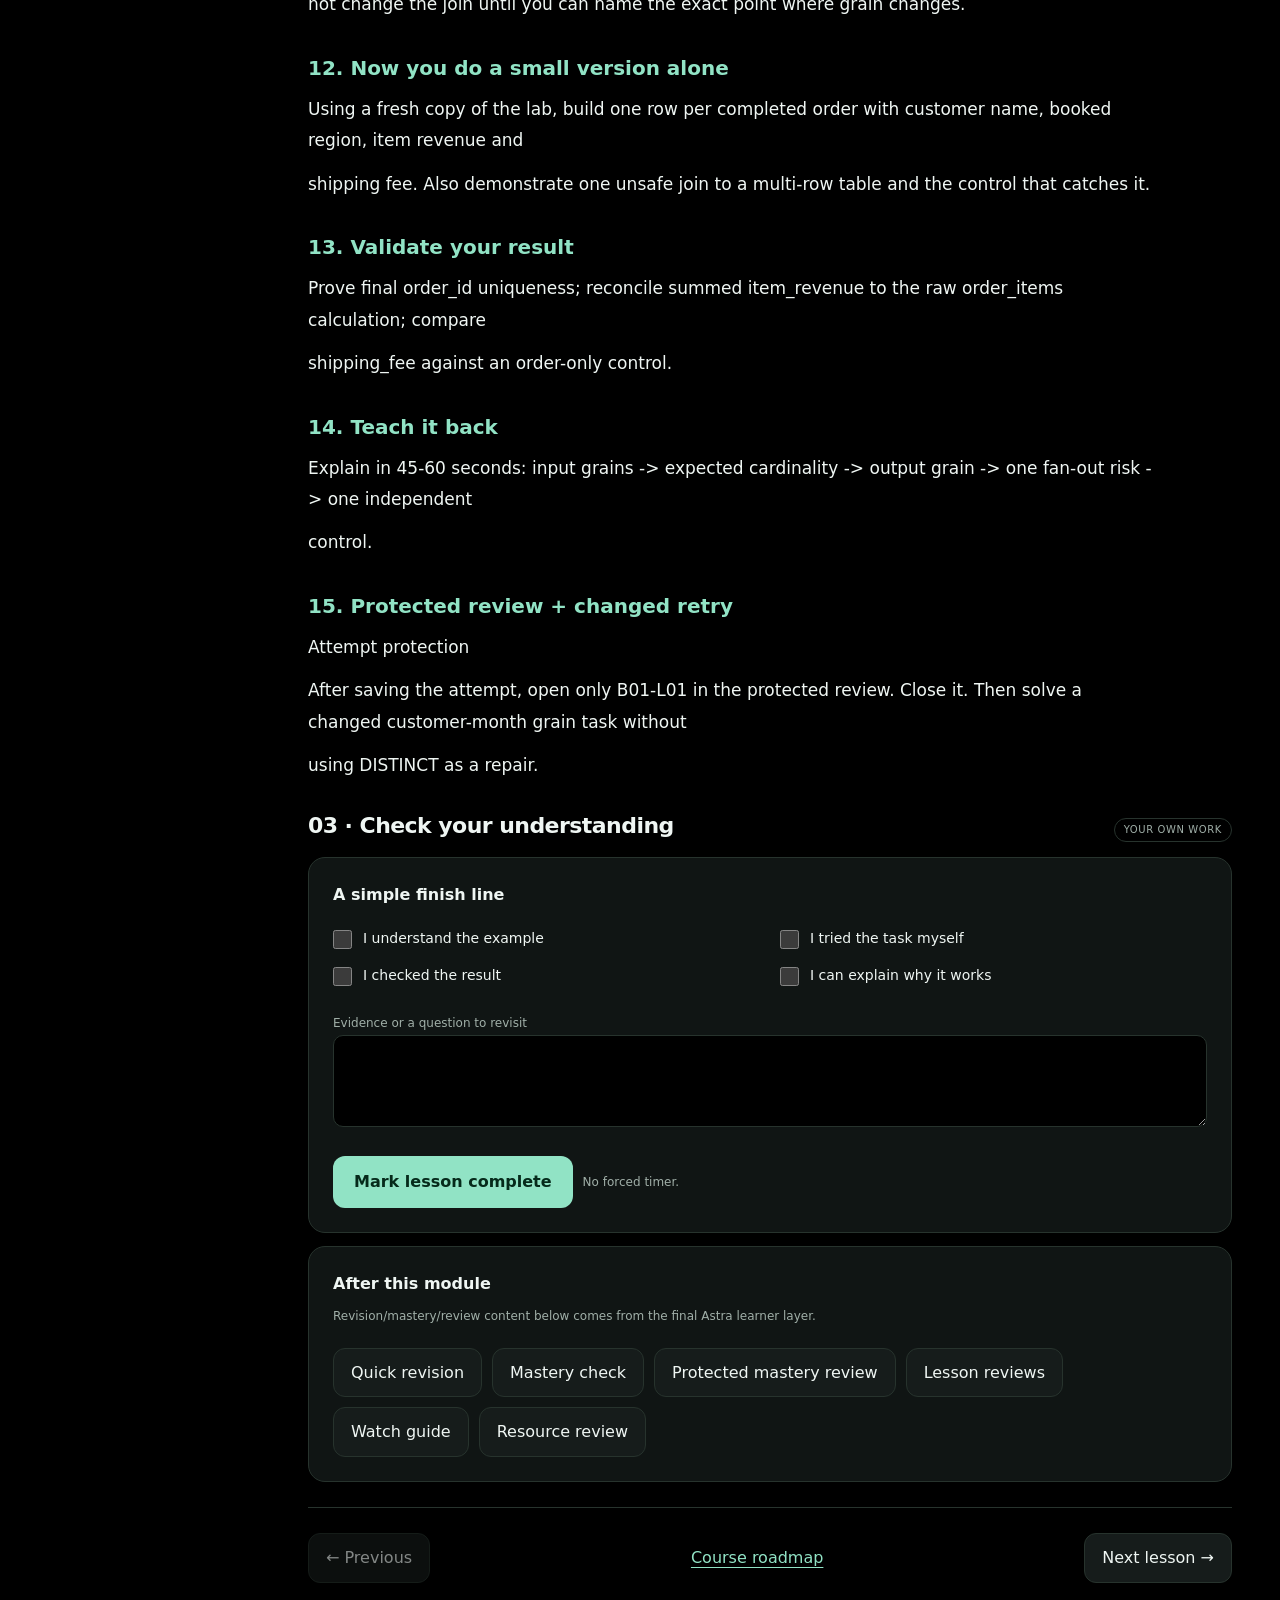
==== commit d3cc3211: "Bust Mentor shell cache after Standalone parity update" ====
--- a/index.html
+++ b/index.html
@@ -1 +1 @@
-<!doctype html><html lang="en" data-theme="amoled"><head><meta charset="utf-8"><meta name="viewport" content="width=device-width,initial-scale=1,viewport-fit=cover"><meta name="theme-color" content="#000000"><meta name="description" content="Course 2B DA-to-DE Bridge 2026 study companion"><title>Bridge Mentor · 2026</title><link rel="icon" href="icon.svg" type="image/svg+xml"><link rel="manifest" href="manifest.webmanifest"><link rel="stylesheet" href="styles.css?v=ASTRA-2026"></head><body><a class="skip" href="#main">Skip to lesson</a><header class="header"><a class="brand" href="#study"><img src="icon.svg" alt="" width="36" height="36"><span>Bridge Mentor<small>COURSE 2B · DA → DATA ENGINEER</small></span></a><nav aria-label="Main navigation"><a href="#study" data-nav="study">Study</a><a href="#roadmap" data-nav="roadmap">Roadmap</a><a href="#gates" data-nav="gates">Gates</a><a href="#settings" data-nav="settings">Settings</a></nav><span class="edition">ASTRA 2026</span></header><div class="shell"><aside id="sidebar"><a class="start-guide" href="#guide"><span class="start-guide-icon" aria-hidden="true">?</span><span><strong>First time?</strong><small>How to study →</small></span></a><label for="moduleSelect" class="eyebrow">YOUR COURSE</label><select id="moduleSelect" aria-label="Choose module"></select><details id="chapterList" open><summary>Lessons in this module</summary><div id="lessons"></div></details><div class="sidebar-foot"><div class="between"><span>Overall progress</span><strong id="progressCount">0 / 38</strong></div><progress id="overallProgress" max="38" value="0">0%</progress><small>38 controlled Bridge lessons</small></div></aside><main id="main" tabindex="-1"><div class="loading"><span class="eyebrow">YOUR NEXT STEP</span><h1>A place to learn,<br>one lesson at a time.</h1><p>Loading your course…</p></div></main></div><div id="toast" role="status" aria-live="polite"></div><dialog id="reviewDialog"><form method="dialog"><button class="close" aria-label="Close">×</button><span class="eyebrow">AFTER YOUR OWN ATTEMPT</span><h2>Ready to compare your work?</h2><p>Save your first attempt before opening the protected review. Repair mistakes, close it, then retry with changed inputs or the assigned fresh Gate.</p><button id="openReview" class="primary" value="open">I saved my attempt · Open review</button></form></dialog><script src="app.js?v=ASTRA-2026" defer></script><noscript><p class="notice">Enable JavaScript to use the Mentor. Course PDFs and practice files remain in this repository.</p></noscript></body></html>+<!doctype html><html lang="en" data-theme="amoled"><head><meta charset="utf-8"><meta name="viewport" content="width=device-width,initial-scale=1,viewport-fit=cover"><meta name="theme-color" content="#000000"><meta name="description" content="Course 2B DA-to-DE Bridge 2026 study companion"><title>Bridge Mentor · 2026</title><link rel="icon" href="icon.svg" type="image/svg+xml"><link rel="manifest" href="manifest.webmanifest"><link rel="stylesheet" href="styles.css?v=ASTRA-2026-PARITY3"></head><body><a class="skip" href="#main">Skip to lesson</a><header class="header"><a class="brand" href="#study"><img src="icon.svg" alt="" width="36" height="36"><span>Bridge Mentor<small>COURSE 2B · DA → DATA ENGINEER</small></span></a><nav aria-label="Main navigation"><a href="#study" data-nav="study">Study</a><a href="#roadmap" data-nav="roadmap">Roadmap</a><a href="#gates" data-nav="gates">Gates</a><a href="#settings" data-nav="settings">Settings</a></nav><span class="edition">ASTRA 2026</span></header><div class="shell"><aside id="sidebar"><a class="start-guide" href="#guide"><span class="start-guide-icon" aria-hidden="true">?</span><span><strong>First time?</strong><small>How to study →</small></span></a><label for="moduleSelect" class="eyebrow">YOUR COURSE</label><select id="moduleSelect" aria-label="Choose module"></select><details id="chapterList" open><summary>Lessons in this module</summary><div id="lessons"></div></details><div class="sidebar-foot"><div class="between"><span>Overall progress</span><strong id="progressCount">0 / 38</strong></div><progress id="overallProgress" max="38" value="0">0%</progress><small>38 controlled Bridge lessons</small></div></aside><main id="main" tabindex="-1"><div class="loading"><span class="eyebrow">YOUR NEXT STEP</span><h1>A place to learn,<br>one lesson at a time.</h1><p>Loading your course…</p></div></main></div><div id="toast" role="status" aria-live="polite"></div><dialog id="reviewDialog"><form method="dialog"><button class="close" aria-label="Close">×</button><span class="eyebrow">AFTER YOUR OWN ATTEMPT</span><h2>Ready to compare your work?</h2><p>Save your first attempt before opening the protected review. Repair mistakes, close it, then retry with changed inputs or the assigned fresh Gate.</p><button id="openReview" class="primary" value="open">I saved my attempt · Open review</button></form></dialog><script src="app.js?v=ASTRA-2026-PARITY3" defer></script><noscript><p class="notice">Enable JavaScript to use the Mentor. Course PDFs and practice files remain in this repository.</p></noscript></body></html>
--- a/styles.css
+++ b/styles.css
@@ -1 +1,20 @@
- :root{color-scheme:dark;--bg:#000;--panel:#101514;--panel2:#161c1b;--ink:#eff6f3;--muted:#a0afa8;--line:#27332d;--accent:#91e3c5;--accentInk:#062a1b;--soft:#122b22;--shadow:0 16px 48px #0005;--reading:17px}:root[data-theme="light"]{color-scheme:light;--bg:#f7f9f7;--panel:#fff;--panel2:#edf2ee;--ink:#18322a;--muted:#576c62;--line:#d5e0d9;--accent:#12684d;--accentInk:#fff;--soft:#e6f2eb;--shadow:0 10px 36px #1631260a}*{box-sizing:border-box}html{scroll-behavior:smooth;scroll-padding-top:105px}body{margin:0;background:var(--bg);color:var(--ink);font-family:Inter,ui-sans-serif,system-ui,-apple-system,BlinkMacSystemFont,"Segoe UI",sans-serif;line-height:1.6}button,input,select,textarea{font:inherit}a{color:var(--accent);text-underline-offset:4px}button,a,select,input,textarea{-webkit-tap-highlight-color:transparent}button{cursor:pointer;color:var(--ink);background:var(--panel2);border:1px solid var(--line);border-radius:12px;padding:11px 17px}button:hover{background:var(--soft)}button:disabled{opacity:.55;cursor:default}.primary{background:var(--accent);color:var(--accentInk);border:0;font-weight:650;display:inline-flex;align-items:center;justify-content:center;gap:8px;text-decoration:none;border-radius:12px;padding:12px 20px}.secondary{display:inline-flex;padding:11px 17px;border:1px solid var(--line);border-radius:12px;text-decoration:none;color:var(--ink);align-items:center;gap:8px}.header{min-height:83px;display:flex;align-items:center;justify-content:space-between;gap:20px;border-bottom:1px solid var(--line);padding:13px max(24px,calc((100vw - 1360px)/2));position:sticky;top:0;background:var(--bg);z-index:10}.brand{display:flex;align-items:center;gap:11px;color:var(--ink);text-decoration:none;font-size:18px;font-weight:700;white-space:nowrap}.brand small{display:block;font-size:9px;letter-spacing:.14em;color:var(--muted);font-weight:500;line-height:1.3}.header nav{display:flex;gap:5px}.header nav a{color:var(--muted);text-decoration:none;padding:9px 16px;border-radius:10px;font-size:14px;font-weight:550}.header nav a[aria-current]{color:var(--accent);background:var(--soft)}.edition,.eyebrow{font-size:10px;letter-spacing:.16em;font-weight:700;color:var(--accent)}.edition{color:var(--muted)}.shell{max-width:1360px;margin:auto;display:grid;grid-template-columns:260px minmax(0,1fr);min-height:calc(100vh - 84px)}aside{border-right:1px solid var(--line);padding:30px 20px;position:sticky;top:84px;height:calc(100vh - 84px);overflow:auto}aside select{width:100%;margin:12px 0 22px;padding:11px 9px;background:var(--panel);color:var(--ink);border:1px solid var(--line);border-radius:10px;font-size:13px}summary{cursor:pointer;color:var(--muted);font-size:12px;margin-bottom:10px}.lesson-nav{width:100%;text-align:left;background:none;border:0;display:flex;gap:10px;padding:11px 8px;font-size:12px;line-height:1.5;margin:2px 0;border-radius:9px}.lesson-nav.current{background:var(--soft);color:var(--accent)}.lesson-nav .num{font-size:10px;min-width:22px;border:1px solid var(--line);border-radius:7px;padding:3px 5px;text-align:center;align-self:flex-start;color:var(--muted)}.lesson-nav.done .num{background:var(--accent);color:var(--accentInk);border-color:transparent}.sidebar-foot{border-top:1px solid var(--line);margin-top:24px;padding-top:22px;font-size:12px}.sidebar-foot small{color:var(--muted)}progress{width:100%;height:5px;border:0;border-radius:20px;overflow:hidden;background:var(--line);margin:13px 0;accent-color:var(--accent)}.text-link{display:block;margin-top:18px;font-size:12px}.between{display:flex;justify-content:space-between;align-items:center;gap:12px}main{padding:42px 48px 80px;min-width:0;outline:none}.hero{border-bottom:1px solid var(--line);padding-bottom:28px;margin-bottom:30px}.hero h1{font-size:clamp(29px,3.1vw,43px);line-height:1.2;letter-spacing:-.035em;font-weight:650;margin:12px 0 15px;max-width:800px}.hero p,.muted{color:var(--muted)}.meta,.actions,.small-actions,.reader-tools{display:flex;gap:10px;align-items:center;flex-wrap:wrap}.pill{display:inline-block;border:1px solid var(--line);border-radius:99px;padding:3px 9px;font-size:10px;color:var(--muted)}.pill.complete{background:var(--soft);color:var(--accent);border-color:var(--accent)}.actions{margin:22px 0 0}.section-title{display:flex;justify-content:space-between;align-items:baseline;gap:15px;margin:30px 0 15px}h2{font-size:22px;line-height:1.3;margin:0 0 12px}h3{font-size:16px;margin:0 0 10px}.card{background:var(--panel);border:1px solid var(--line);border-radius:17px;padding:24px;margin:13px 0}.video-card{display:grid;grid-template-columns:44px minmax(0,1fr);gap:17px}.play-icon{width:43px;height:43px;background:var(--soft);border:1px solid var(--line);border-radius:12px;color:var(--accent);display:grid;place-items:center}.video-title{font-size:16px;font-weight:600;color:var(--ink);text-decoration:none}.video-card p,.hint{font-size:12px;color:var(--muted)}.video-player{grid-column:1/-1}.video-player iframe{width:100%;aspect-ratio:16/9;border:0;border-radius:12px}.reading{font-size:var(--reading);line-height:1.85;max-width:850px}.reading h3{font-size:20px;color:var(--accent);margin:33px 0 12px}.reading p{margin:12px 0}.reading pre{font-size:13px;background:var(--panel);border:1px solid var(--line);padding:20px;border-radius:12px;overflow:auto}.checklist{display:grid;grid-template-columns:1fr 1fr;gap:12px 20px;margin:20px 0}.checklist label{display:flex;gap:11px;font-size:14px}.checklist input{accent-color:var(--accent);width:19px;height:19px}.evidence{width:100%;min-height:92px;resize:vertical;background:var(--bg);border:1px solid var(--line);color:var(--ink);border-radius:10px;padding:13px}.next-bar{display:flex;justify-content:space-between;align-items:center;gap:10px;margin-top:25px;padding-top:25px;border-top:1px solid var(--line)}.grid{display:grid;grid-template-columns:repeat(2,minmax(0,1fr));gap:15px}.module-card{margin:0;display:flex;flex-direction:column;gap:9px;text-decoration:none;color:var(--ink)}.search{width:100%;background:var(--panel);border:1px solid var(--line);border-radius:12px;padding:13px 16px;color:var(--ink);margin-bottom:24px}.gate-steps{display:grid;grid-template-columns:repeat(4,1fr);gap:10px;margin:20px 0}.gate-step{font-size:12px;padding:12px 8px;text-align:center;border:1px solid var(--line);border-radius:10px;color:var(--muted)}.gate-step.active{background:var(--soft);color:var(--accent);border-color:var(--accent)}.settings-row{display:flex;justify-content:space-between;align-items:center;gap:20px;padding:20px 0;border-bottom:1px solid var(--line)}.settings-row p{font-size:13px;color:var(--muted);margin:5px 0}.empty{padding:35px;border:1px dashed var(--line);border-radius:14px;color:var(--muted)}.notice{margin:25px;padding:20px;background:var(--panel);border:1px solid var(--line);border-radius:12px}.skip{position:fixed;top:-80px;left:20px;padding:10px;background:var(--accent);color:var(--accentInk);z-index:30}.skip:focus{top:10px}#toast{position:fixed;bottom:25px;left:50%;transform:translate(-50%,15px);background:var(--accent);color:var(--accentInk);padding:12px 20px;border-radius:12px;opacity:0;pointer-events:none;transition:.2s;z-index:40}#toast.show{opacity:1;transform:translate(-50%,0)}dialog{max-width:480px;width:calc(100% - 36px);background:var(--panel);color:var(--ink);border:1px solid var(--line);border-radius:18px;padding:30px}dialog::backdrop{background:#000a}.close{float:right;font-size:23px;background:transparent;border:0}.sr-only{position:absolute;width:1px;height:1px;overflow:hidden;clip:rect(0,0,0,0)}.timer{font-variant-numeric:tabular-nums;color:var(--muted);font-size:13px}@media(max-width:720px){.header{min-height:67px;padding:10px 12px;gap:8px}.brand{font-size:13px}.brand img{width:27px;height:27px}.header nav a{padding:8px 9px;font-size:12px}.edition{display:none}.shell{display:block}aside{height:auto;position:static;border-right:0;border-bottom:1px solid var(--line);padding:16px 19px}.sidebar-foot{display:none}#lessons{max-height:290px;overflow:auto}main{padding:25px 19px 60px}.card{padding:19px}.grid,.checklist{grid-template-columns:1fr}.settings-row{align-items:flex-start;flex-direction:column;gap:10px}.reading{line-height:1.8}}+:root{color-scheme:dark;--bg:#000;--panel:#101514;--panel2:#161c1b;--ink:#eff6f3;--muted:#a0afa8;--line:#27332d;--accent:#91e3c5;--accentInk:#062a1b;--soft:#122b22;--shadow:0 16px 48px #0005;--reading:17px}
+:root[data-theme="light"]{color-scheme:light;--bg:#f7f9f7;--panel:#fff;--panel2:#edf2ee;--ink:#18322a;--muted:#576c62;--line:#d5e0d9;--accent:#12684d;--accentInk:#fff;--soft:#e6f2eb;--shadow:0 10px 36px #1631260a}
+*{box-sizing:border-box}html{scroll-behavior:smooth;scroll-padding-top:105px}body{margin:0;background:var(--bg);color:var(--ink);font-family:Inter,ui-sans-serif,system-ui,-apple-system,BlinkMacSystemFont,"Segoe UI",sans-serif;line-height:1.6}button,input,select,textarea{font:inherit}a{color:var(--accent);text-underline-offset:4px}button,a,select,input,textarea{-webkit-tap-highlight-color:transparent}button{cursor:pointer}button:focus-visible,a:focus-visible,input:focus-visible,select:focus-visible,textarea:focus-visible,summary:focus-visible{outline:2px solid var(--accent);outline-offset:4px}button{color:var(--ink);background:var(--panel2);border:1px solid var(--line);border-radius:12px;padding:11px 17px;transition:background .16s,transform .16s}button:hover{background:var(--soft)}button:active{transform:translateY(1px)}button:disabled{opacity:.55;cursor:default}.primary{background:var(--accent);color:var(--accentInk);border-color:transparent;font-weight:650;display:inline-flex;align-items:center;justify-content:center;gap:8px;text-decoration:none;border-radius:12px;padding:12px 20px}.primary:hover{filter:brightness(1.06);background:var(--accent)}.secondary{display:inline-flex;padding:11px 17px;border:1px solid var(--line);border-radius:12px;text-decoration:none;color:var(--ink);align-items:center;gap:8px}.header{min-height:83px;display:flex;align-items:center;justify-content:space-between;gap:20px;border-bottom:1px solid var(--line);padding:13px max(24px,calc((100vw - 1360px)/2));position:sticky;top:0;background:var(--bg);z-index:10}.brand{display:flex;align-items:center;gap:11px;color:var(--ink);text-decoration:none;font-size:18px;font-weight:700;white-space:nowrap}.brand small{display:block;font-size:9px;letter-spacing:.14em;color:var(--muted);font-weight:500;line-height:1.3}.header nav{display:flex;gap:5px;align-items:center;flex-wrap:nowrap}.header nav a{color:var(--muted);text-decoration:none;padding:9px 16px;border-radius:10px;font-size:14px;font-weight:550}.header nav a[aria-current]{color:var(--accent);background:var(--soft)}.edition,.eyebrow{font-size:10px;letter-spacing:.16em;font-weight:700;color:var(--accent)}.edition{color:var(--muted);white-space:nowrap}.shell{max-width:1360px;margin:auto;display:grid;grid-template-columns:260px minmax(0,1fr);min-height:calc(100vh - 84px)}aside{border-right:1px solid var(--line);padding:30px 20px;position:sticky;top:84px;height:calc(100vh - 84px);overflow:auto;scrollbar-width:thin}aside select{width:100%;margin:12px 0 22px;padding:11px 9px;background:var(--panel);color:var(--ink);border:1px solid var(--line);border-radius:10px;font-size:13px}summary{cursor:pointer;list-style-position:inside;color:var(--muted);font-size:12px;margin-bottom:10px}.lesson-nav{width:100%;text-align:left;background:none;border:0;display:flex;gap:10px;padding:11px 8px;font-size:12px;line-height:1.5;margin:2px 0;border-radius:9px}.lesson-nav.current{background:var(--soft);color:var(--accent)}.lesson-nav .num{font-size:10px;min-width:22px;border:1px solid var(--line);border-radius:7px;padding:3px 5px;text-align:center;align-self:flex-start;color:var(--muted)}.lesson-nav.done .num{background:var(--accent);color:var(--accentInk);border-color:transparent}.sidebar-foot{border-top:1px solid var(--line);margin-top:24px;padding-top:22px;font-size:12px}.sidebar-foot small{color:var(--muted)}progress{width:100%;height:5px;border:0;border-radius:20px;overflow:hidden;background:var(--line);margin:13px 0;accent-color:var(--accent)}progress::-webkit-progress-bar{background:var(--line)}progress::-webkit-progress-value{background:var(--accent)}progress::-moz-progress-bar{background:var(--accent)}.text-link{display:block;margin-top:18px;font-size:12px}.between{display:flex;justify-content:space-between;align-items:center;gap:12px}main{padding:42px 48px 80px;min-width:0;outline:none}.hero{border-bottom:1px solid var(--line);padding-bottom:28px;margin-bottom:30px}.hero h1{font-size:clamp(29px,3.1vw,43px);line-height:1.2;letter-spacing:-.035em;font-weight:650;margin:12px 0 15px;max-width:800px}.hero p,.muted{color:var(--muted)}.hero p{max-width:700px;font-size:15px}.meta{display:flex;gap:12px;align-items:center;flex-wrap:wrap;font-size:12px;color:var(--muted)}.pill{display:inline-block;border:1px solid var(--line);border-radius:99px;padding:3px 9px;font-size:10px;letter-spacing:.06em;color:var(--muted)}.pill.complete{background:var(--soft);color:var(--accent);border-color:var(--accent)}.actions{display:flex;align-items:center;gap:10px;flex-wrap:wrap;margin:22px 0 0}.section-title{display:flex;justify-content:space-between;align-items:baseline;gap:15px;margin:30px 0 15px}h2{font-size:22px;line-height:1.3;letter-spacing:-.025em;font-weight:650;margin:0 0 12px}h3{font-size:16px;margin:0 0 10px}.section-title h2{margin:0}.card{background:var(--panel);border:1px solid var(--line);border-radius:17px;padding:24px;margin:13px 0}.video-card{display:grid;grid-template-columns:44px minmax(0,1fr);gap:17px}.play-icon{width:43px;height:43px;background:var(--soft);border:1px solid var(--line);border-radius:12px;color:var(--accent);display:grid;place-items:center;font-size:17px}.video-title{font-size:16px;font-weight:600;line-height:1.45;color:var(--ink);text-decoration:none}.video-title:hover{text-decoration:underline}.video-card p{font-size:13px;color:var(--muted);margin:9px 0 13px}.small-actions{display:flex;gap:15px;align-items:center;font-size:12px}.small-actions button{padding:5px 10px;font-size:12px}.video-player{grid-column:1/-1}.video-player iframe{width:100%;aspect-ratio:16/9;border:0;border-radius:12px}.reading{font-size:var(--reading);line-height:1.85;max-width:850px}.reading h3{font-size:20px;color:var(--accent);margin:33px 0 12px;line-height:1.4}.reading p{margin:12px 0}.reading pre{font-size:13px;line-height:1.65;background:var(--panel);border:1px solid var(--line);padding:20px;border-radius:12px;overflow:auto;color:var(--ink);white-space:pre;tab-size:4}.reading code{font-family:ui-monospace,SFMono-Regular,Consolas,monospace}.reading .table-scroll{overflow:auto;margin:20px 0}.reading table{border-collapse:collapse;width:100%;font-size:14px}.reading td,.reading th{padding:12px 14px;text-align:left;vertical-align:top;border-bottom:1px solid var(--line);min-width:100px}.reading th{background:var(--soft);font-weight:600;color:var(--accent)}.reading img{max-width:100%;height:auto;border-radius:14px;background:#fff}.reading a{overflow-wrap:anywhere}.reader-tools{display:flex;gap:10px}.reader-tools button{font-size:12px;padding:7px 12px}.reader-wrap>summary{font-size:16px;color:var(--ink);padding:17px 0;font-weight:600}.checklist{display:grid;grid-template-columns:1fr 1fr;gap:12px 20px;margin:20px 0}.checklist label{display:flex;gap:11px;font-size:14px;align-items:flex-start;cursor:pointer}.checklist input{accent-color:var(--accent);width:19px;height:19px;flex-shrink:0;margin:3px 0}.evidence{width:100%;min-height:92px;resize:vertical;background:var(--bg);border:1px solid var(--line);color:var(--ink);border-radius:10px;padding:13px;font-size:14px;line-height:1.6}.hint{font-size:12px;color:var(--muted);margin:9px 0}.next-bar{display:flex;justify-content:space-between;align-items:center;gap:10px;margin-top:25px;padding-top:25px;border-top:1px solid var(--line)}.grid{display:grid;grid-template-columns:repeat(2,minmax(0,1fr));gap:15px}.module-card{margin:0;display:flex;flex-direction:column;gap:9px;text-decoration:none;color:var(--ink);transition:border-color .16s}.module-card:hover{border-color:var(--accent)}.module-card h3{font-size:18px;line-height:1.4;margin:2px 0}.module-card .hint{margin:0}.module-card progress{margin:3px 0}.search{width:100%;background:var(--panel);border:1px solid var(--line);border-radius:12px;padding:13px 16px;color:var(--ink);margin-bottom:24px}.gate-steps{display:grid;grid-template-columns:repeat(4,1fr);gap:10px;margin:20px 0}.gate-step{font-size:12px;padding:12px 8px;text-align:center;border:1px solid var(--line);border-radius:10px;color:var(--muted)}.gate-step.active{background:var(--soft);color:var(--accent);border-color:var(--accent)}.gate-step.done{color:var(--accent)}.settings-row{display:flex;justify-content:space-between;align-items:center;gap:20px;padding:20px 0;border-bottom:1px solid var(--line)}.settings-row p{font-size:13px;color:var(--muted);margin:5px 0}.settings-row select{padding:9px 12px;background:var(--bg);border:1px solid var(--line);border-radius:9px;color:var(--ink)}.settings-row input[type=file]{max-width:220px;font-size:12px}.empty{padding:35px;border:1px dashed var(--line);border-radius:14px;color:var(--muted)}.notice{margin:25px;padding:20px;background:var(--panel);border:1px solid var(--line);border-radius:12px}.loading{padding:55px 0}.loading h1{font-size:42px;line-height:1.25}.skip{position:fixed;top:-80px;left:20px;padding:10px;background:var(--accent);color:var(--accentInk);z-index:30}.skip:focus{top:10px}#toast{position:fixed;bottom:25px;left:50%;transform:translate(-50%,15px);background:var(--accent);color:var(--accentInk);padding:12px 20px;border-radius:12px;box-shadow:var(--shadow);max-width:90vw;font-size:14px;opacity:0;pointer-events:none;transition:opacity .2s,transform .2s;z-index:40}#toast.show{opacity:1;transform:translate(-50%,0)}dialog{max-width:480px;width:calc(100% - 36px);background:var(--panel);color:var(--ink);border:1px solid var(--line);border-radius:18px;padding:30px;box-shadow:var(--shadow)}dialog::backdrop{background:#000a;backdrop-filter:blur(5px)}dialog p{color:var(--muted);font-size:14px}dialog h2{margin-top:13px}.close{float:right;font-size:23px;background:transparent;border:0;padding:0 8px;margin:-15px -10px 0 0}.sr-only{position:absolute;width:1px;height:1px;padding:0;overflow:hidden;clip:rect(0,0,0,0)}.timer{font-variant-numeric:tabular-nums;color:var(--muted);font-size:13px}
+@media(max-width:1050px){.edition{display:none}main{padding:32px 30px}.shell{grid-template-columns:230px minmax(0,1fr)}aside{padding:24px 15px}.header{padding:12px 22px}}
+@media(max-width:720px){.header{min-height:67px;padding:10px 12px;gap:8px}.brand{gap:7px;font-size:13px}.brand img{width:27px;height:27px}.brand small{font-size:7px;letter-spacing:.06em}.header nav{gap:0}.header nav a{padding:8px 9px;font-size:12px}.shell{display:block}aside{height:auto;position:static;border-right:0;border-bottom:1px solid var(--line);padding:16px 19px}.eyebrow{font-size:9px}aside select{margin:8px 0 8px}aside .sidebar-foot{display:none}#lessons{max-height:290px;overflow:auto}summary{margin-bottom:0}main{padding:25px 19px 60px}.hero{padding-bottom:23px;margin-bottom:22px}.hero h1{font-size:30px}.hero p{font-size:14px}.card{padding:19px;border-radius:14px}.video-card{grid-template-columns:33px minmax(0,1fr);gap:12px}.play-icon{width:33px;height:35px;font-size:14px}.video-title{font-size:14px}.video-card p{font-size:12px}.grid{grid-template-columns:1fr}.checklist{grid-template-columns:1fr}.gate-steps{gap:6px}.gate-step{font-size:10px;padding:10px 4px}.settings-row{align-items:flex-start;flex-direction:column;gap:10px}.reading{font-size:var(--reading);line-height:1.8}.reading pre{padding:14px;font-size:12px}.next-bar{flex-wrap:wrap}.section-title{margin-top:25px}.reader-tools{gap:4px}.reader-tools button{padding:6px 9px}.actions .primary,.actions .secondary{font-size:13px;padding:10px 14px}.reading h3{font-size:19px}.next-bar>button{font-size:13px}#toast{bottom:18px;width:max-content;text-align:center}.loading h1{font-size:32px}}
+@media(prefers-reduced-motion:reduce){*{scroll-behavior:auto!important;transition:none!important;animation:none!important}}
+
+/* Course-specific additions layered over the Standalone DE 2026 shell. */
+.start-guide{display:flex;align-items:center;gap:11px;text-decoration:none;color:var(--ink);background:var(--soft);border:1px solid var(--line);border-radius:14px;padding:13px 14px;margin:0 0 20px}
+.start-guide:hover{border-color:var(--accent)}
+.start-guide-icon{width:34px;height:34px;border-radius:10px;background:var(--accent);color:var(--accentInk);display:grid;place-items:center;font-weight:800;flex:0 0 34px}
+.start-guide strong{display:block;font-size:13px;line-height:1.25}
+.start-guide small{display:block;color:var(--muted);font-size:11px;margin-top:2px}
+.guide-grid{display:grid;grid-template-columns:repeat(2,minmax(0,1fr));gap:14px}
+.guide-card{margin:0}
+.guide-num{display:inline-grid;place-items:center;width:34px;height:34px;border-radius:10px;background:var(--soft);border:1px solid var(--line);color:var(--accent);font-weight:800;font-size:12px;margin-bottom:14px}
+.guide-card h2{font-size:18px}
+.guide-card p{color:var(--muted);font-size:14px}
+.guide-grid{grid-template-columns:1fr}
+.start-guide{margin-bottom:14px}
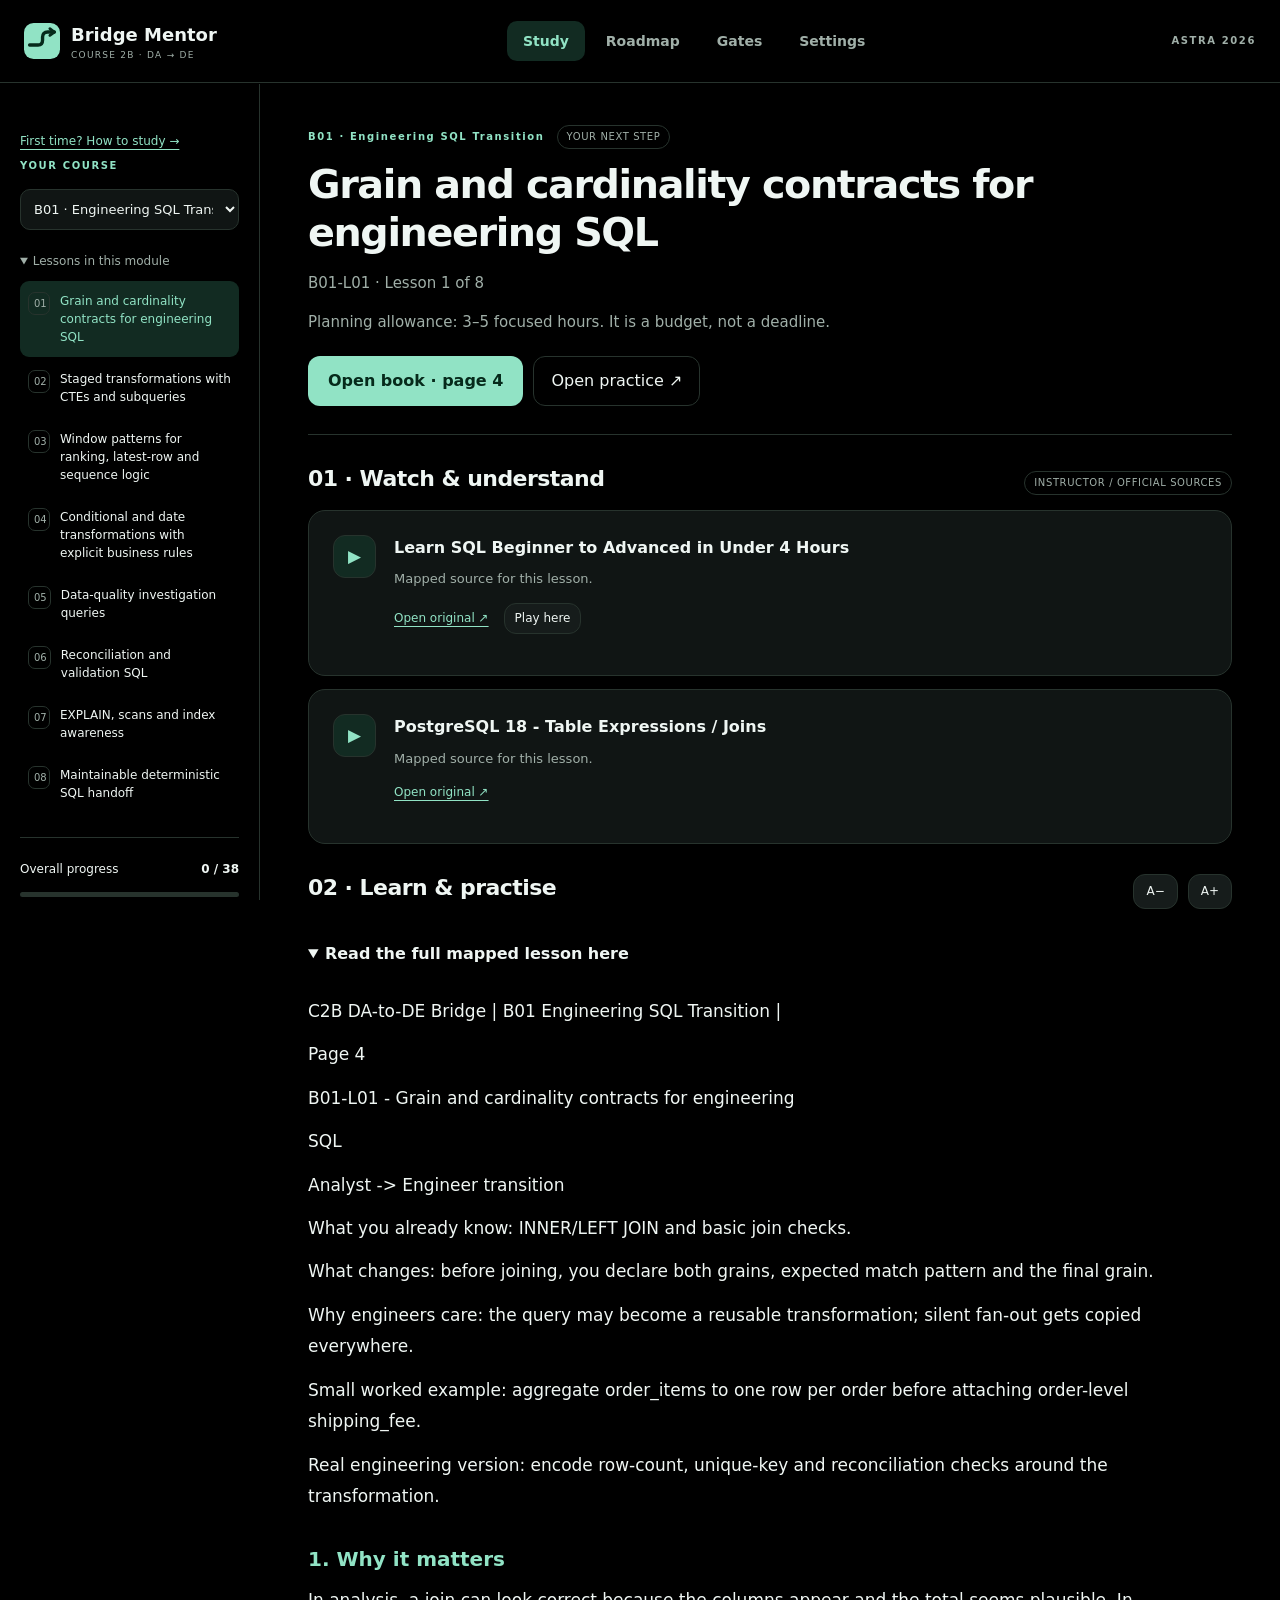
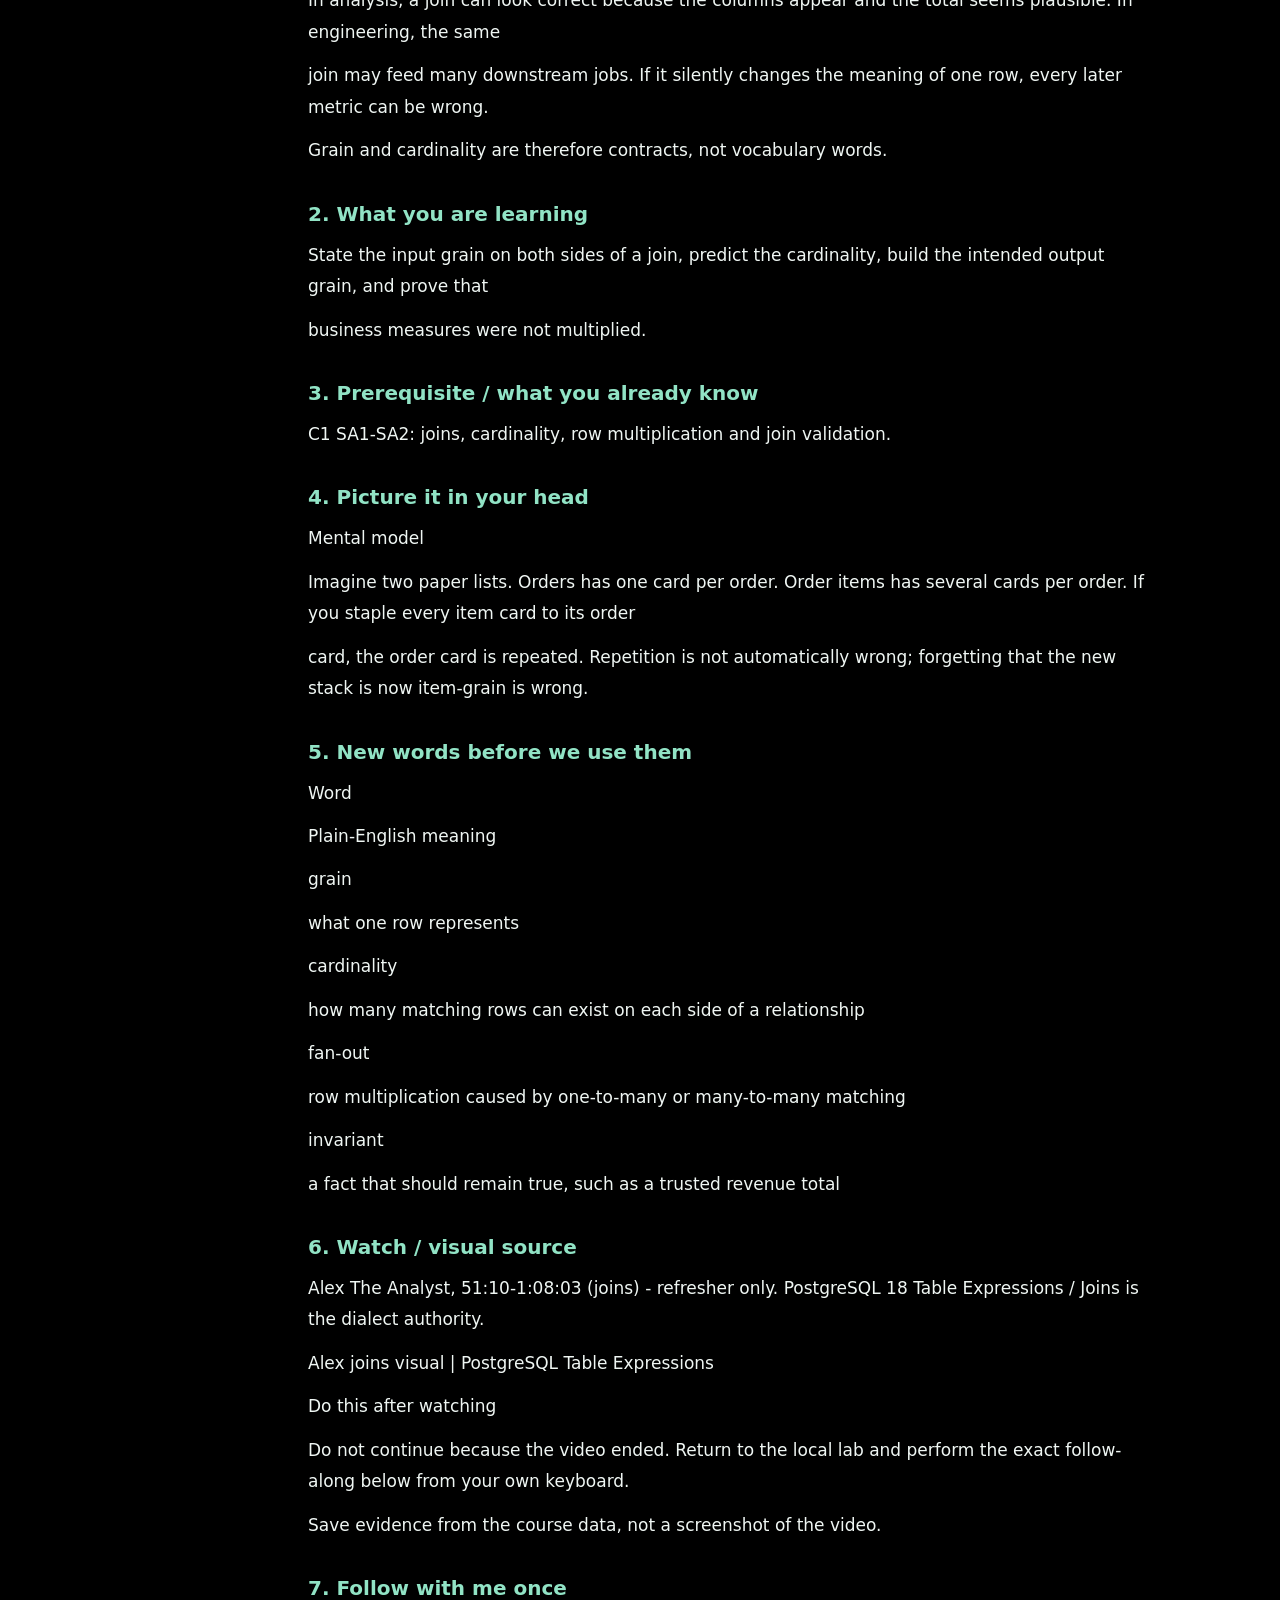
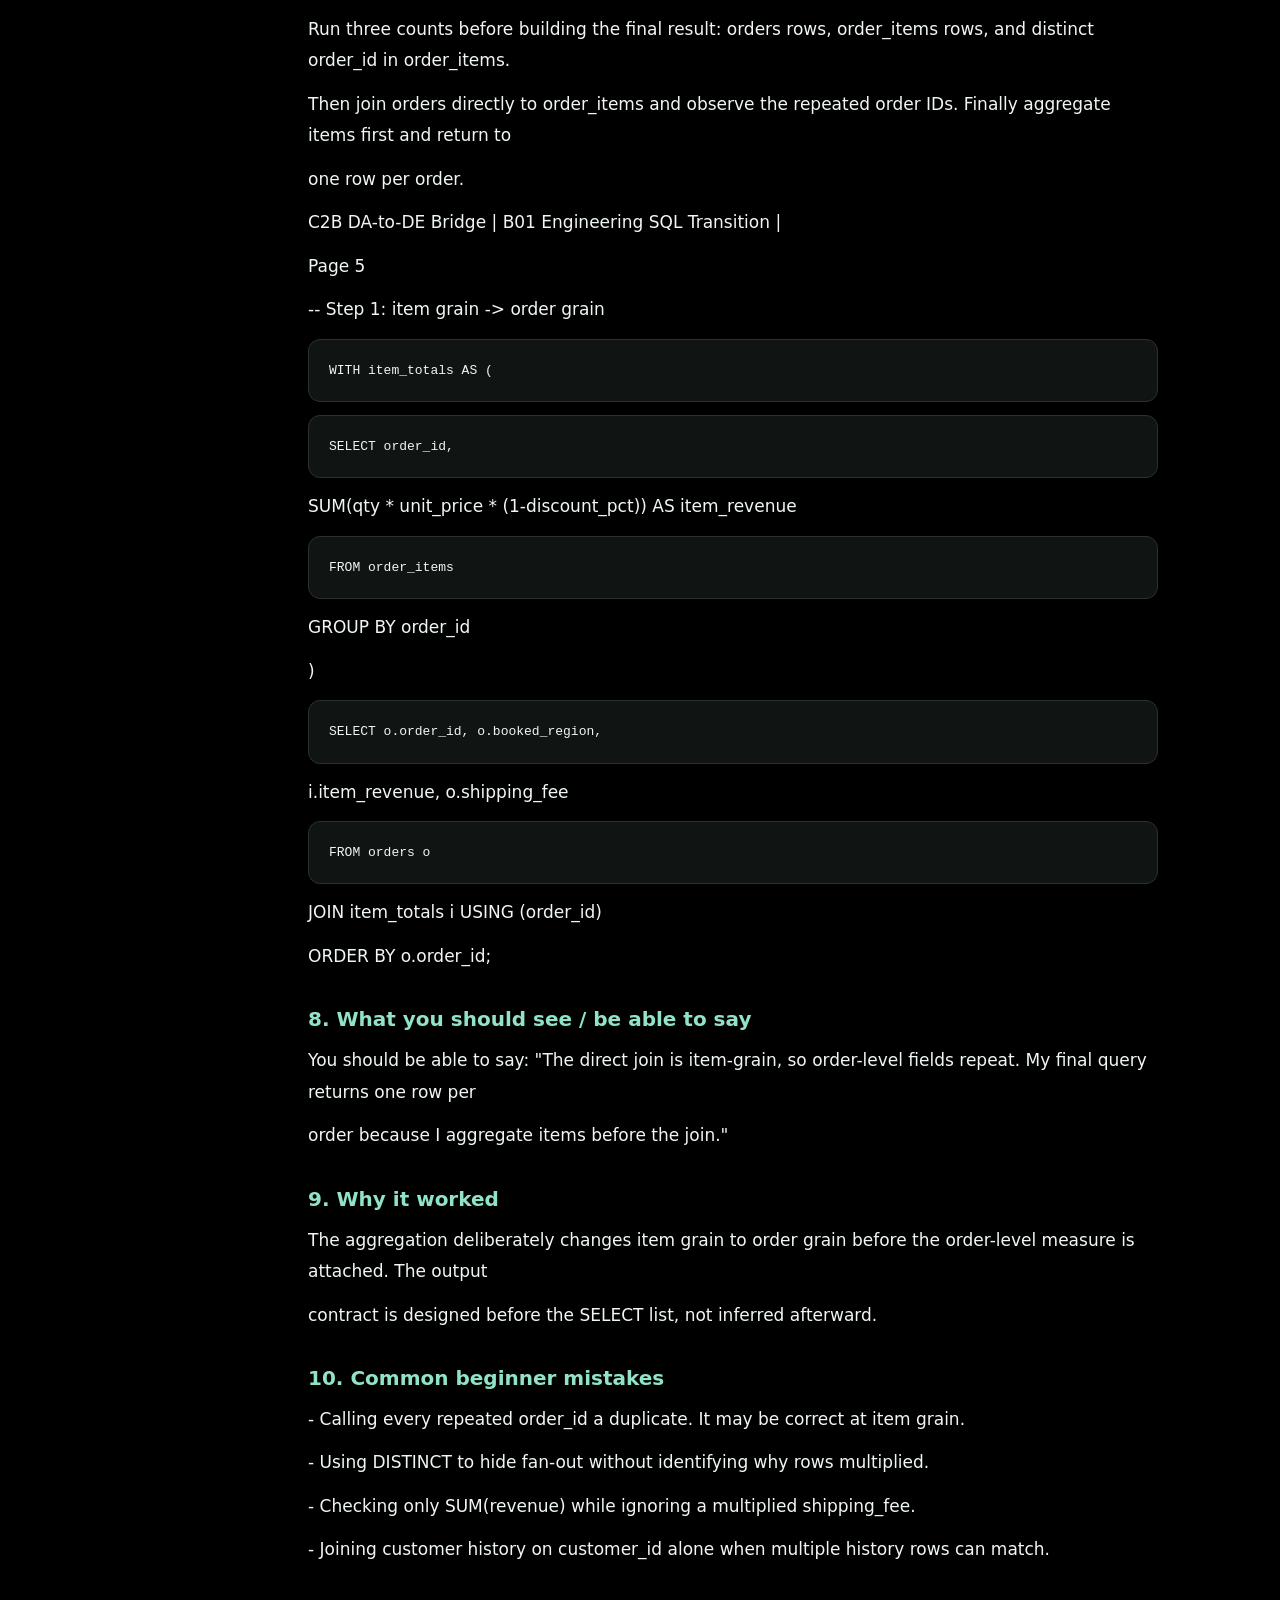
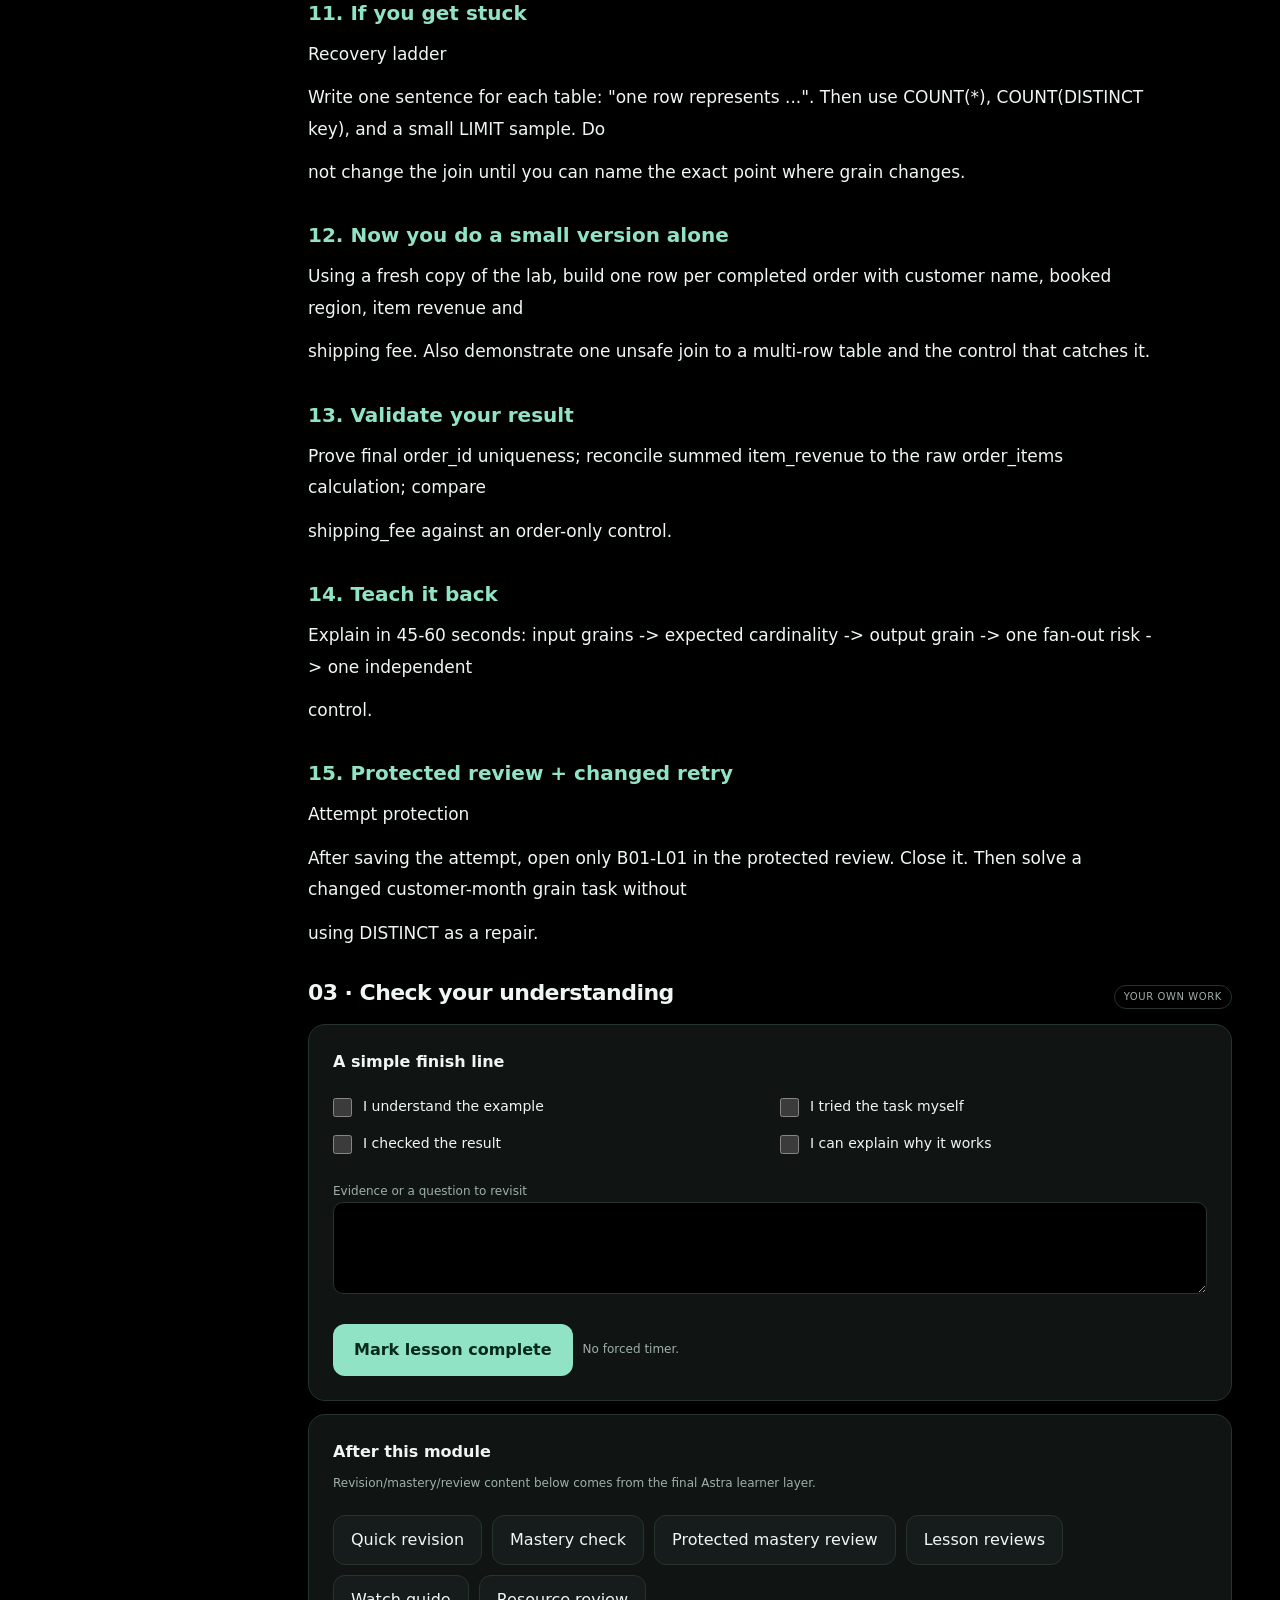
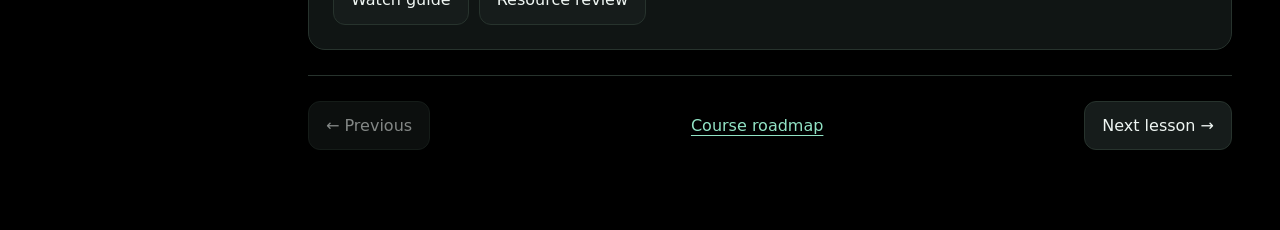
==== commit 1562c87e: "Match Standalone DE 2026 Mentor navigation and sidebar shell" ====
--- a/index.html
+++ b/index.html
@@ -1 +1,17 @@
-<!doctype html><html lang="en" data-theme="amoled"><head><meta charset="utf-8"><meta name="viewport" content="width=device-width,initial-scale=1,viewport-fit=cover"><meta name="theme-color" content="#000000"><meta name="description" content="Course 2B DA-to-DE Bridge 2026 study companion"><title>Bridge Mentor · 2026</title><link rel="icon" href="icon.svg" type="image/svg+xml"><link rel="manifest" href="manifest.webmanifest"><link rel="stylesheet" href="styles.css?v=ASTRA-2026-PARITY3"></head><body><a class="skip" href="#main">Skip to lesson</a><header class="header"><a class="brand" href="#study"><img src="icon.svg" alt="" width="36" height="36"><span>Bridge Mentor<small>COURSE 2B · DA → DATA ENGINEER</small></span></a><nav aria-label="Main navigation"><a href="#study" data-nav="study">Study</a><a href="#roadmap" data-nav="roadmap">Roadmap</a><a href="#gates" data-nav="gates">Gates</a><a href="#settings" data-nav="settings">Settings</a></nav><span class="edition">ASTRA 2026</span></header><div class="shell"><aside id="sidebar"><a class="start-guide" href="#guide"><span class="start-guide-icon" aria-hidden="true">?</span><span><strong>First time?</strong><small>How to study →</small></span></a><label for="moduleSelect" class="eyebrow">YOUR COURSE</label><select id="moduleSelect" aria-label="Choose module"></select><details id="chapterList" open><summary>Lessons in this module</summary><div id="lessons"></div></details><div class="sidebar-foot"><div class="between"><span>Overall progress</span><strong id="progressCount">0 / 38</strong></div><progress id="overallProgress" max="38" value="0">0%</progress><small>38 controlled Bridge lessons</small></div></aside><main id="main" tabindex="-1"><div class="loading"><span class="eyebrow">YOUR NEXT STEP</span><h1>A place to learn,<br>one lesson at a time.</h1><p>Loading your course…</p></div></main></div><div id="toast" role="status" aria-live="polite"></div><dialog id="reviewDialog"><form method="dialog"><button class="close" aria-label="Close">×</button><span class="eyebrow">AFTER YOUR OWN ATTEMPT</span><h2>Ready to compare your work?</h2><p>Save your first attempt before opening the protected review. Repair mistakes, close it, then retry with changed inputs or the assigned fresh Gate.</p><button id="openReview" class="primary" value="open">I saved my attempt · Open review</button></form></dialog><script src="app.js?v=ASTRA-2026-PARITY3" defer></script><noscript><p class="notice">Enable JavaScript to use the Mentor. Course PDFs and practice files remain in this repository.</p></noscript></body></html>+<!doctype html>
+<html lang="en" data-theme="amoled">
+<head>
+<meta charset="utf-8"><meta name="viewport" content="width=device-width,initial-scale=1,viewport-fit=cover">
+<meta name="theme-color" content="#000000"><meta name="description" content="Course 2B DA to Data Engineer Bridge 2026 study companion">
+<title>Bridge Mentor · 2026</title><link rel="icon" href="icon.svg" type="image/svg+xml"><link rel="manifest" href="manifest.webmanifest"><link rel="stylesheet" href="styles.css?v=ASTRA-2026-GUIDE4">
+</head>
+<body>
+<a class="skip" href="#main">Skip to lesson</a>
+<header class="header"><a class="brand" href="#study"><img src="icon.svg" alt="" width="36" height="36"><span>Bridge Mentor<small>COURSE 2B · DA → DE</small></span></a><nav aria-label="Main navigation"><a href="#study" data-nav="study">Study</a><a href="#roadmap" data-nav="roadmap">Roadmap</a><a href="#gates" data-nav="gates">Gates</a><a href="#settings" data-nav="settings">Settings</a></nav><span class="edition">ASTRA 2026</span></header>
+<div class="shell"><aside id="sidebar"><a class="text-link" href="#guide">First time? How to study →</a><label for="moduleSelect" class="eyebrow">YOUR COURSE</label><select id="moduleSelect" aria-label="Choose module"></select><details id="chapterList" open><summary>Lessons in this module</summary><div id="lessons"></div></details><div class="sidebar-foot"><div class="between"><span>Overall progress</span><strong id="progressCount">0 / 38</strong></div><progress id="overallProgress" max="38" value="0">0%</progress><small>38 controlled bridge lessons</small><a class="text-link" href="https://github.com/ashishjohnexx786-dev/DA-Mentor-Bridge/archive/refs/heads/main.zip" download>Download complete course ↗</a></div></aside>
+<main id="main" tabindex="-1"><div class="loading"><span class="eyebrow">YOUR NEXT STEP</span><h1>A place to learn,<br>one lesson at a time.</h1><p>Loading your course…</p></div></main></div>
+<div id="toast" role="status" aria-live="polite"></div>
+<dialog id="reviewDialog"><form method="dialog"><button class="close" aria-label="Close">×</button><span class="eyebrow">AFTER YOUR OWN ATTEMPT</span><h2>Ready to compare your work?</h2><p>Save your first attempt before opening the answers. Use the explanation to repair mistakes, then close it and try changed inputs.</p><button id="openReview" class="primary" value="open">I saved my attempt · Open answers</button></form></dialog>
+<script src="app.js?v=ASTRA-2026-GUIDE4" defer></script>
+<noscript><p class="notice">Enable JavaScript to use the Mentor. Course PDFs and practice files remain in this repository.</p></noscript>
+</body></html>
--- a/styles.css
+++ b/styles.css
@@ -5,16 +5,9 @@
 @media(max-width:720px){.header{min-height:67px;padding:10px 12px;gap:8px}.brand{gap:7px;font-size:13px}.brand img{width:27px;height:27px}.brand small{font-size:7px;letter-spacing:.06em}.header nav{gap:0}.header nav a{padding:8px 9px;font-size:12px}.shell{display:block}aside{height:auto;position:static;border-right:0;border-bottom:1px solid var(--line);padding:16px 19px}.eyebrow{font-size:9px}aside select{margin:8px 0 8px}aside .sidebar-foot{display:none}#lessons{max-height:290px;overflow:auto}summary{margin-bottom:0}main{padding:25px 19px 60px}.hero{padding-bottom:23px;margin-bottom:22px}.hero h1{font-size:30px}.hero p{font-size:14px}.card{padding:19px;border-radius:14px}.video-card{grid-template-columns:33px minmax(0,1fr);gap:12px}.play-icon{width:33px;height:35px;font-size:14px}.video-title{font-size:14px}.video-card p{font-size:12px}.grid{grid-template-columns:1fr}.checklist{grid-template-columns:1fr}.gate-steps{gap:6px}.gate-step{font-size:10px;padding:10px 4px}.settings-row{align-items:flex-start;flex-direction:column;gap:10px}.reading{font-size:var(--reading);line-height:1.8}.reading pre{padding:14px;font-size:12px}.next-bar{flex-wrap:wrap}.section-title{margin-top:25px}.reader-tools{gap:4px}.reader-tools button{padding:6px 9px}.actions .primary,.actions .secondary{font-size:13px;padding:10px 14px}.reading h3{font-size:19px}.next-bar>button{font-size:13px}#toast{bottom:18px;width:max-content;text-align:center}.loading h1{font-size:32px}}
 @media(prefers-reduced-motion:reduce){*{scroll-behavior:auto!important;transition:none!important;animation:none!important}}
 
-/* Course-specific additions layered over the Standalone DE 2026 shell. */
-.start-guide{display:flex;align-items:center;gap:11px;text-decoration:none;color:var(--ink);background:var(--soft);border:1px solid var(--line);border-radius:14px;padding:13px 14px;margin:0 0 20px}
-.start-guide:hover{border-color:var(--accent)}
-.start-guide-icon{width:34px;height:34px;border-radius:10px;background:var(--accent);color:var(--accentInk);display:grid;place-items:center;font-weight:800;flex:0 0 34px}
-.start-guide strong{display:block;font-size:13px;line-height:1.25}
-.start-guide small{display:block;color:var(--muted);font-size:11px;margin-top:2px}
-.guide-grid{display:grid;grid-template-columns:repeat(2,minmax(0,1fr));gap:14px}
-.guide-card{margin:0}
-.guide-num{display:inline-grid;place-items:center;width:34px;height:34px;border-radius:10px;background:var(--soft);border:1px solid var(--line);color:var(--accent);font-weight:800;font-size:12px;margin-bottom:14px}
-.guide-card h2{font-size:18px}
-.guide-card p{color:var(--muted);font-size:14px}
-.guide-grid{grid-template-columns:1fr}
-.start-guide{margin-bottom:14px}
+/* Detailed course-specific study guide: only additive content styling; shell stays Standalone DE 2026. */
+.guide-toc{display:grid;grid-template-columns:repeat(2,minmax(0,1fr));gap:8px 18px;margin-top:16px}
+.guide-toc a{display:block;padding:8px 0;border-bottom:1px solid var(--line);text-decoration:none;font-size:13px}
+.guide-section{scroll-margin-top:105px;padding:34px 0 6px;border-bottom:1px solid var(--line)}
+.guide-section>h2{font-size:26px;margin-bottom:18px}
+@media(max-width:720px){.guide-toc{grid-template-columns:1fr}.guide-section{padding-top:26px}.guide-section>h2{font-size:22px}}
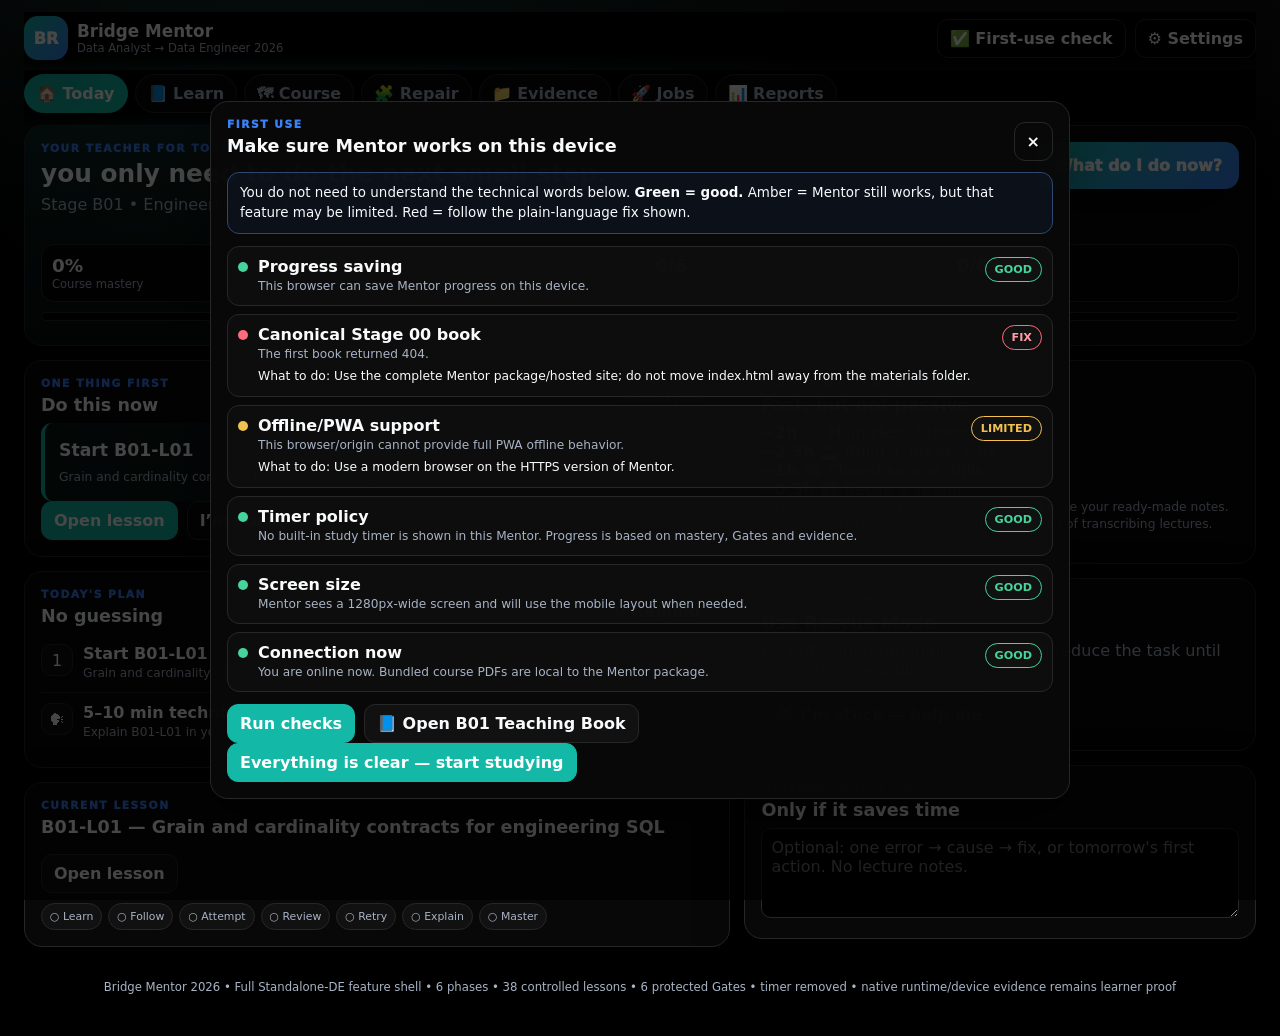
==== commit 709dcf64: "Deploy final Astra full-shell candidate" ====
--- a/index.html
+++ b/index.html
@@ -1,17 +1,311 @@
 <!doctype html>
-<html lang="en" data-theme="amoled">
+<html lang="en">
 <head>
-<meta charset="utf-8"><meta name="viewport" content="width=device-width,initial-scale=1,viewport-fit=cover">
-<meta name="theme-color" content="#000000"><meta name="description" content="Course 2B DA to Data Engineer Bridge 2026 study companion">
-<title>Bridge Mentor · 2026</title><link rel="icon" href="icon.svg" type="image/svg+xml"><link rel="manifest" href="manifest.webmanifest"><link rel="stylesheet" href="styles.css?v=ASTRA-2026-GUIDE4">
+  <meta charset="utf-8">
+  <meta name="viewport" content="width=device-width, initial-scale=1, viewport-fit=cover">
+  <meta name="theme-color" content="#0b1020">
+  <meta name="description" content="Bridge Mentor 2026: 6 phases, 38 controlled lessons, 6 protected competency Gates, full Standalone-DE Mentor feature shell; native runtime/device evidence remains learner proof.">
+  <title>Bridge Mentor — DA to Data Engineer 2026</title>
+  <link rel="manifest" href="manifest.webmanifest">
+  <link rel="icon" href="icon.svg" type="image/svg+xml">
+  <link rel="stylesheet" href="styles.css">
 </head>
-<body>
-<a class="skip" href="#main">Skip to lesson</a>
-<header class="header"><a class="brand" href="#study"><img src="icon.svg" alt="" width="36" height="36"><span>Bridge Mentor<small>COURSE 2B · DA → DE</small></span></a><nav aria-label="Main navigation"><a href="#study" data-nav="study">Study</a><a href="#roadmap" data-nav="roadmap">Roadmap</a><a href="#gates" data-nav="gates">Gates</a><a href="#settings" data-nav="settings">Settings</a></nav><span class="edition">ASTRA 2026</span></header>
-<div class="shell"><aside id="sidebar"><a class="text-link" href="#guide">First time? How to study →</a><label for="moduleSelect" class="eyebrow">YOUR COURSE</label><select id="moduleSelect" aria-label="Choose module"></select><details id="chapterList" open><summary>Lessons in this module</summary><div id="lessons"></div></details><div class="sidebar-foot"><div class="between"><span>Overall progress</span><strong id="progressCount">0 / 38</strong></div><progress id="overallProgress" max="38" value="0">0%</progress><small>38 controlled bridge lessons</small><a class="text-link" href="https://github.com/ashishjohnexx786-dev/DA-Mentor-Bridge/archive/refs/heads/main.zip" download>Download complete course ↗</a></div></aside>
-<main id="main" tabindex="-1"><div class="loading"><span class="eyebrow">YOUR NEXT STEP</span><h1>A place to learn,<br>one lesson at a time.</h1><p>Loading your course…</p></div></main></div>
-<div id="toast" role="status" aria-live="polite"></div>
-<dialog id="reviewDialog"><form method="dialog"><button class="close" aria-label="Close">×</button><span class="eyebrow">AFTER YOUR OWN ATTEMPT</span><h2>Ready to compare your work?</h2><p>Save your first attempt before opening the answers. Use the explanation to repair mistakes, then close it and try changed inputs.</p><button id="openReview" class="primary" value="open">I saved my attempt · Open answers</button></form></dialog>
-<script src="app.js?v=ASTRA-2026-GUIDE4" defer></script>
-<noscript><p class="notice">Enable JavaScript to use the Mentor. Course PDFs and practice files remain in this repository.</p></noscript>
-</body></html>
+<body data-theme="amoled">
+<div class="appShell">
+  <header class="topbar">
+    <div class="brandWrap">
+      <div class="logo">BR</div>
+      <div class="brandText"><strong>Bridge Mentor</strong><span>Data Analyst → Data Engineer 2026</span></div>
+    </div>
+    <div class="topActions">
+      <button class="btn ghost" id="setupCheckBtn">✅ First-use check</button>
+      <button class="btn ghost" id="installBtn" hidden>⬇ Install</button>
+            <button class="btn ghost" id="settingsBtn">⚙ Settings</button>
+    </div>
+  </header>
+
+  <nav class="tabs" aria-label="Mentor sections">
+    <button class="tab active" data-view="home">🏠 Today</button>
+    <button class="tab" data-view="learn">📘 Learn</button>
+    <button class="tab" data-view="map">🗺 Course</button>
+    <button class="tab" data-view="repair">🧩 Repair</button>
+    <button class="tab" data-view="evidence">📁 Evidence</button>
+    <button class="tab" data-view="jobs">🚀 Jobs</button>
+    <button class="tab" data-view="reports">📊 Reports</button>
+  </nav>
+
+  <main>
+    <!-- HOME -->
+    <section class="view active" id="view-home">
+      <section class="card hero">
+        <div class="heroTop">
+          <div>
+            <div class="eyebrow">YOUR TEACHER FOR TODAY</div>
+            <h1 id="greeting">You only need to do the next small step.</h1>
+            <p class="muted" id="heroSub"></p>
+          </div>
+          <button class="bigAction" id="doNowBtn">What do I do now?</button>
+        </div>
+        <div class="stats4">
+          <div class="stat"><b id="coursePct">0%</b><span>Course mastery</span></div>
+          <div class="stat"><b id="lessonStat">0/38</b><span>Lessons mastered</span></div>
+          <div class="stat"><b id="stageStat">0/6</b><span>Stages cleared</span></div>
+          <div class="stat"><b id="gateStat">0/6</b><span>Gates passed</span></div>
+        </div>
+        <div class="progress"><i id="courseBar"></i></div>
+      </section>
+
+      <section class="gridMain">
+        <div>
+          <section class="card nextCard">
+            <div class="sectionHead">
+              <div><div class="eyebrow">ONE THING FIRST</div><h2>Do this now</h2></div>
+              <span class="pill" id="nextPill">Ready</span>
+            </div>
+            <div class="nextInstruction" id="nextInstruction"></div>
+            <div class="actionRow" id="nextActions"></div>
+          </section>
+
+          <section class="card">
+            <div class="sectionHead"><div><div class="eyebrow">TODAY'S PLAN</div><h2>No guessing</h2></div><button class="btn ghost" id="rebuildPlanBtn">↻ Rebuild</button></div>
+            <div id="todayPlan"></div>
+          </section>
+
+          <section class="card">
+            <div class="sectionHead"><div><div class="eyebrow">CURRENT LESSON</div><h2 id="homeLessonTitle"></h2></div><button class="btn" id="openCurrentBtn">Open lesson</button></div>
+            <div id="homeLessonSteps"></div>
+          </section>
+        </div>
+
+        <aside>
+          <section hidden aria-hidden="true">
+            <span id="studyToday"></span><span id="studyClock"></span><button id="studyStartEnd" hidden></button><button id="studyCancel" hidden></button><span id="studyHint"></span>
+          </section>
+
+
+          <section class="card">
+            <div class="sectionHead"><div><div class="eyebrow">6-HOUR MASTERY BLUEPRINT</div><h2>Fast, but not passive</h2></div></div>
+            <div class="miniPlan"><b>~2h</b> 🎥 Main class / theory<br><b>~2.5h</b> 💻 Build + break + fix<br><b>~1h</b> 🧠 Closed-source drills<br><b>~0.5h</b> 🔁 Recall + repair</div>
+            <p class="muted tiny">No handwritten notes required. Teaching Books are your ready-made notes. Pause videos to run code; save evidence instead of transcribing lectures.</p>
+          </section>
+
+          <section class="card">
+            <div class="sectionHead"><div><div class="eyebrow">IF YOU FEEL LOST</div><h2>Use Rescue Mode</h2></div></div>
+            <p class="muted">Do not search randomly. Mentor will reduce the task until you can move again.</p>
+            <button class="btn rescueBtn" id="stuckBtn">🧩 I’m stuck — help me</button>
+          </section>
+
+          <section class="card">
+            <div class="sectionHead"><div><div class="eyebrow">OPTIONAL QUICK LOG</div><h2>Only if it saves time</h2></div><span class="muted tiny" id="noteSaved"></span></div>
+            <textarea id="dailyNote" placeholder="Optional: one error → cause → fix, or tomorrow's first action. No lecture notes."></textarea>
+          </section>
+        </aside>
+      </section>
+    </section>
+
+    <!-- LEARN -->
+    <section class="view" id="view-learn">
+      <section class="card">
+        <div class="sectionHead">
+          <div><div class="eyebrow">BEGINNER CLASSROOM</div><h1 id="lessonHeading">Lesson</h1><p class="muted" id="lessonMeta"></p></div>
+          <div class="actionRow"><button class="btn ghost" id="prevLessonBtn">← Prev</button><button class="btn ghost" id="nextLessonBtn">Next →</button></div>
+        </div>
+        <div class="call info" id="orderWarning" hidden></div>
+        <div class="lessonProgress" id="lessonProgress"></div>
+      </section>
+
+      <section class="learnLayout">
+        <div>
+          <section class="card teacherCard">
+            <div class="teacherStep"><span>1</span><div><h2>Understand the point</h2><p id="whyText"></p></div></div>
+            <div class="teacherStep"><span>2</span><div><h2>Learn / watch / read</h2><p id="learnText"></p><div class="actionRow"><a class="btn primary hidden" id="mainClassBtn" target="_blank" rel="noopener">🎬 Open main class</a><a class="btn" id="sourceBtn" target="_blank" rel="noopener">🎥 Watch assigned visual</a><button class="btn ghost" id="learnerPackBtn">📘 Teaching Book</button><a class="btn ghost hidden" id="moduleBtn" target="_blank" rel="noopener" aria-hidden="true">Full module package - admin only</a><a class="btn ghost hidden" id="supplementBtn" target="_blank" rel="noopener">🧰 Employer translation lab</a></div></div>
+            <div class="teacherStep"><span>3</span><div><h2>Follow once</h2><p>Type/click along with the guided example. You are allowed to copy the guided example once. Your independent task comes after this.</p><button class="btn" id="guidedDoneBtn">I followed the guided example</button></div></div>
+            <div class="teacherStep important"><span>4</span><div><h2>Do it alone</h2><p id="proofText"></p><p class="muted tiny">Save your real attempt before opening the review. Wrong attempts are useful evidence.</p><button class="btn primary" id="saveAttemptBtn">Save genuine attempt</button></div></div>
+            <div class="teacherStep"><span>5</span><div><h2>Check only after attempt</h2><p>Compare your reasoning with the locked Review / Repair material. Fix the exact mistake—do not copy the answer and call it mastery.</p><button class="btn" id="reviewBtn">🔒 Review locked</button></div></div>
+            <div class="teacherStep"><span>6</span><div><h2>Fresh retry</h2><p>Close the review and solve a small fresh variation. If you can do it without copying, record the retry.</p><button class="btn" id="retestBtn">Fresh retry passed</button></div></div>
+            <div class="teacherStep"><span>7</span><div><h2>Explain it simply</h2><p id="englishText"></p><button class="btn" id="explainBtn">I explained it aloud</button></div></div>
+            <div class="teacherStep"><span>8</span><div><h2>Master or repair</h2><p>Mastered means you can reproduce the skill, not that you watched/read it.</p><div class="actionRow"><button class="btn primary" id="masterBtn">Mark Mastered</button><button class="btn ghost" id="skipBtn">Skip for now</button><button class="btn rescueBtn" id="lessonStuckBtn">I’m stuck</button></div></div>
+          </section>
+        </div>
+
+        <aside>
+          <section class="card">
+            <div class="eyebrow">LESSON STATUS</div>
+            <div class="statusBig" id="lessonStatusBig">Not Started</div>
+            <div class="progress"><i id="lessonBar"></i></div>
+            <p class="muted tiny" id="lessonStatusHelp"></p>
+            <button class="btn ghost full" id="setCurrentBtn">Set as my current lesson</button>
+          </section>
+          <section class="card">
+            <div class="eyebrow">REVISION</div><h2>Mentor remembers for you</h2>
+            <div id="revisionPreview"></div>
+          </section>
+          <section class="card">
+            <div class="eyebrow">VISUAL TEACHER / SOURCE</div><h2 id="sourceName"></h2><p class="sourceSegment" id="sourceSegment"></p><p class="muted tiny" id="sourceRule"></p><p class="muted tiny" id="sourceStatus"></p>
+          </section>
+        </aside>
+      </section>
+    </section>
+
+    <!-- MAP -->
+    <section class="view" id="view-map">
+      <section class="card">
+        <div class="sectionHead"><div><div class="eyebrow">FULL COURSE</div><h1>6 bridge phases • 38 controlled lessons</h1><p class="muted">Browse anything. Mentor still keeps a recommended path and protects Gates.</p></div><input id="lessonSearch" class="search" placeholder="Search lesson or topic..."></div>
+        <div class="call info">Browsing ahead is allowed. It does <b>not</b> mark earlier work complete and it does not bypass competency Gates.</div>
+      </section>
+      <div id="stageMap"></div>
+    </section>
+
+    <!-- REPAIR -->
+    <section class="view" id="view-repair">
+      <section class="card">
+        <div class="sectionHead"><div><div class="eyebrow">ERROR LOG</div><h1>Weakness → repair → fresh retest</h1></div><button class="btn primary" id="addWeaknessBtn">+ Add weakness</button></div>
+        <p class="muted">A mistake never restarts the whole course. Mentor repairs the exact skill that failed.</p>
+        <div id="repairList"></div>
+      </section>
+      <section class="card">
+        <div class="eyebrow">REVISION QUEUE</div><h2>Due and upcoming</h2><div id="revisionList"></div>
+      </section>
+    </section>
+
+    <!-- EVIDENCE -->
+    <section class="view" id="view-evidence">
+      <section class="card">
+        <div class="sectionHead"><div><div class="eyebrow">EVIDENCE VAULT</div><h1>Proof you can show and defend</h1></div><button class="btn primary" id="addEvidenceBtn">+ Save evidence</button></div>
+        <div class="call warn">Never store passwords, tokens, private employer/client data, proprietary code or confidential screenshots.</div>
+        <div id="evidenceList"></div>
+      </section>
+    </section>
+
+    <!-- JOBS -->
+    <section class="view" id="view-jobs">
+      <section class="card">
+        <div class="sectionHead"><div><div class="eyebrow">JOB LAUNCH</div><h1>Evidence-led applications</h1><p class="muted">Use this tracker whenever you begin targeted market watching or applications. The course does not auto-decide whether a role is right for you.</p></div><button class="btn primary" id="addApplicationBtn">+ Add application</button></div>
+        <div class="jobStats" id="jobStats"></div>
+        <div id="applicationList"></div>
+      </section>
+      <section class="card">
+        <div class="eyebrow">FUNNEL DIAGNOSIS</div><h2 id="funnelTitle">No pattern yet</h2><div id="funnelAdvice" class="call info"></div>
+      </section>
+    </section>
+
+    <!-- REPORTS -->
+    <section class="view" id="view-reports">
+      <section class="gridMain">
+        <div>
+          <section class="card"><div class="eyebrow">MASTERY REPORT</div><h1>Progress that means something</h1><div class="stats4"><div class="stat"><b id="rToday">0</b><span>Evidence saved</span></div><div class="stat"><b id="rWeek">0</b><span>Lessons mastered</span></div><div class="stat"><b id="rStreak">0</b><span>Phases cleared</span></div><div class="stat"><b id="rDue">0</b><span>Revision due</span></div></div><h2>Phase mastery</h2><div id="studyBars"></div></section>
+          <section class="card"><div class="eyebrow">TRAINING PROOF</div><h2>You are measuring work, not money spent</h2><div class="stats4"><div class="stat"><b id="rTotalStudy">0</b><span>Evidence items saved</span></div><div class="stat"><b id="rFormalProof">0/38</b><span>Formal lessons mastered</span></div><div class="stat"><b id="rProjectProof">0/6</b><span>Bridge phases cleared</span></div><div class="stat"><b id="rGateProof">0/6</b><span>Protected Gates passed</span></div></div><div class="call info" id="trainingProofText">Completion is proved by independent performance: lesson mastery + phase clearance + protected Gates + inspectable evidence. Paying for a course is not a completion metric.</div><div class="actionRow"><button class="btn" id="exportTrainingProofBtn">Export training-proof CSV</button><a class="btn ghost" href="supplements/EMPLOYER_TRANSLATION_LABS_RC1.html" target="_blank" rel="noopener">Employer translation labs</a></div></section>
+          <section class="card"><div class="eyebrow">STAGE PROGRESS</div><h2>Where your mastery is</h2><div id="stageBars"></div></section>
+        </div>
+        <aside>
+          <section class="card"><div class="eyebrow">BACKUP</div><h2>Never lose progress</h2><div class="stack"><button class="btn primary" id="exportJsonBtn">Download full JSON backup</button><button class="btn" id="exportLessonsBtn">Lesson CSV</button><button class="btn" id="exportStudyBtn" hidden aria-hidden="true">Study sessions CSV</button><button class="btn" id="exportEvidenceBtn">Evidence CSV</button><button class="btn" id="exportJobsBtn">Applications CSV</button><button class="btn ghost" id="restoreBtn">Restore JSON backup</button><input id="restoreFile" type="file" accept="application/json,.json" hidden></div></section>
+        </aside>
+      </section>
+    </section>
+  </main>
+
+  <footer>Bridge Mentor 2026 • Full Standalone-DE feature shell • 6 phases • 38 controlled lessons • 6 protected Gates • timer removed • native runtime/device evidence remains learner proof</footer>
+</div>
+
+<!-- FIRST-USE CHECK -->
+<div class="modal" id="setupModal" role="dialog" aria-modal="true">
+  <div class="modalCard card wide">
+    <div class="sectionHead"><div><div class="eyebrow">FIRST USE</div><h2>Make sure Mentor works on this device</h2></div><button class="btn ghost closeModal" data-close="setupModal">×</button></div>
+    <div class="call info">You do not need to understand the technical words below. <b>Green = good.</b> Amber = Mentor still works, but that feature may be limited. Red = follow the plain-language fix shown.</div>
+    <div id="setupResults" class="setupResults"></div>
+    <div class="actionRow">
+      <button class="btn primary" id="runSetupCheckBtn">Run checks</button>
+      <button class="btn" id="setupOpenStage0Btn">📘 Open B01 Teaching Book</button>
+    </div>
+
+    <div class="actionRow"><button class="btn primary" id="setupDoneBtn">Everything is clear — start studying</button></div>
+  </div>
+</div>
+
+<!-- SETTINGS -->
+<div class="modal" id="settingsModal" role="dialog" aria-modal="true">
+  <div class="modalCard card">
+    <div class="sectionHead"><h2>⚙ Settings</h2><button class="btn ghost closeModal" data-close="settingsModal">×</button></div>
+    <label>Name<input id="nameInput" placeholder="Your name"></label>
+    <label>Theme<select id="themeInput"><option value="midnight">Midnight</option><option value="amoled">AMOLED Black</option><option value="light">Light</option><option value="ocean">Ocean</option><option value="forest">Forest</option><option value="ember">Ember</option><option value="graphite">Graphite</option></select></label>
+    <label class="check"><input id="beginnerModeInput" type="checkbox"> Beginner Mode — show extra instructions</label>
+    <h3>Study tracking</h3>
+    <div class="formGrid"><label>Daily target hours<input id="dailyTarget" type="number" min="0.5" max="12" step="0.5"></label></div>
+    <p class="muted tiny">No timer is built into this Mentor. Use your phone clock separately only if you personally want one.</p>
+    <div class="actionRow"><button class="btn primary" id="saveSettingsBtn">Save settings</button><button class="btn danger" id="resetBtn">Reset all local progress</button></div>
+  </div>
+</div>
+
+<!-- RESCUE -->
+<div class="modal" id="rescueModal" role="dialog" aria-modal="true">
+  <div class="modalCard card wide">
+    <div class="sectionHead"><div><div class="eyebrow">RESCUE MODE</div><h2 id="rescueTitle">I’m stuck</h2></div><button class="btn ghost closeModal" data-close="rescueModal">×</button></div>
+    <div class="rescueSteps" id="rescueSteps"></div>
+    <label>What exactly confused you?<textarea id="rescueIssue" placeholder="Example: I typed the formula but got #VALUE! / I don't understand what one row means..."></textarea></label>
+    <div class="actionRow"><button class="btn primary" id="saveRescueBtn">Save weakness + schedule repair</button><button class="btn" id="copyHelpPromptBtn">Copy safe help prompt</button></div>
+  </div>
+</div>
+
+<!-- WEAKNESS -->
+<div class="modal" id="weaknessModal" role="dialog" aria-modal="true">
+  <div class="modalCard card">
+    <div class="sectionHead"><h2>Add weakness</h2><button class="btn ghost closeModal" data-close="weaknessModal">×</button></div>
+    <label>Lesson<select id="weakLesson"></select></label>
+    <label>What went wrong?<textarea id="weakIssue"></textarea></label>
+    <label>Severity<select id="weakSeverity"><option value="normal">Normal</option><option value="critical">Critical — blocks safe progress</option></select></label>
+    <button class="btn primary" id="saveWeaknessBtn">Save weakness</button>
+  </div>
+</div>
+
+<!-- EVIDENCE MODAL -->
+<div class="modal" id="evidenceModal" role="dialog" aria-modal="true">
+  <div class="modalCard card">
+    <div class="sectionHead"><h2>Save evidence</h2><button class="btn ghost closeModal" data-close="evidenceModal">×</button></div>
+    <label>Lesson / skill<input id="evSkill" placeholder="DE09-04 / idempotent batch pipeline"></label>
+    <label>What you did + how you verified it<textarea id="evAction"></textarea></label>
+    <label>Type<select id="evType"><option>Course evidence</option><option>Independent project</option><option>Failure / recovery</option><option>Cloud / Fabric lab</option><option>Interview evidence</option></select></label>
+    <label>Strength<select id="evStrength"><option value="1">1 — guided</option><option value="2">2 — independent basic</option><option value="3">3 — independent professional</option><option value="4">4 — can teach/defend</option></select></label>
+    <button class="btn primary" id="saveEvidenceBtn">Save sanitized evidence</button>
+  </div>
+</div>
+
+<!-- APPLICATION MODAL -->
+<div class="modal" id="applicationModal" role="dialog" aria-modal="true">
+  <div class="modalCard card wide">
+    <div class="sectionHead"><h2>Add / update application</h2><button class="btn ghost closeModal" data-close="applicationModal">×</button></div>
+    <div class="formGrid"><label>Company<input id="jobCompany"></label><label>Role<input id="jobRole"></label><label>Source<input id="jobSource" placeholder="LinkedIn / company site / referral"></label><label>Date<input id="jobDate" type="date"></label><label>Fit<select id="jobFit"><option>High</option><option>Medium</option><option>Low</option></select></label><label>Status<select id="jobStatus"><option>Saved</option><option>Applied</option><option>Recruiter screen</option><option>Assessment</option><option>Technical interview</option><option>Final interview</option><option>Offer</option><option>Rejected</option><option>Withdrawn</option></select></label><label>Work mode<input id="jobMode" placeholder="Remote / hybrid / onsite"></label><label>Follow-up date<input id="jobFollow" type="date"></label></div>
+    <label>Degree / eligibility wording<textarea id="jobDegree" placeholder="Paste the exact important requirement, e.g. 'Bachelor's degree preferred'..."></textarea></label>
+    <label>Notes / feedback<textarea id="jobNotes"></textarea></label>
+    <button class="btn primary" id="saveApplicationBtn">Save application</button>
+  </div>
+</div>
+
+<!-- GATE MODAL -->
+<div class="modal" id="gateModal" role="dialog" aria-modal="true">
+  <div class="modalCard card wide">
+    <div class="sectionHead"><div><div class="eyebrow">PROTECTED GATE</div><h2 id="gateTitle"></h2></div><button class="btn ghost closeModal" data-close="gateModal">×</button></div>
+    <div class="call warn" id="gateRule"></div>
+    <div id="gateScores" class="formGrid"></div>
+    <label class="check hidden" id="gateReviewerConfirmWrap"><input id="gateReviewerConfirmed" type="checkbox"> Human/Mentor technical review of this evidence bundle is complete; every checked competency above was actually demonstrated, not merely self-declared.</label>
+    <label class="check"><input id="gateCritical" type="checkbox"> I had an unresolved critical failure (unsafe/corrupt/fake-evidence type failure)</label>
+    <label>Evidence / attempt note<textarea id="gateNote"></textarea></label>
+    <div class="actionRow"><a class="btn hidden" id="gatePackageBtn" target="_blank" rel="noopener" aria-hidden="true">Full Gate package - admin only</a><a class="btn" id="gateBriefBtn" target="_blank" rel="noopener">Open Gate brief</a><a class="btn ghost" id="gateReviewBtn" target="_blank" rel="noopener">Review locked</a></div>
+    <div class="call info hidden" id="gateRepairBlock">
+      <b>Targeted repair evidence</b>
+      <p class="tiny">Available only after the saved Gate attempt and protected Review are opened. Record what you repaired, then prove the competency on a changed micro-task with the Review closed.</p>
+      <label>What did you repair?<textarea id="gateRepairEvidence" placeholder="State the exact weak competency, what you changed, and where the evidence is saved."></textarea></label>
+      <label>Changed micro-proof<textarea id="gateChangedProof" placeholder="Describe the fresh changed task and the observed validation result."></textarea></label>
+      <div class="actionRow"><button class="btn primary" id="saveGateRepairBtn">Save repair + changed proof</button></div>
+      <div class="tiny" id="gateRepairStatus"></div>
+    </div>
+    <div id="gateResult" class="call info"></div>
+    <div class="actionRow"><button class="btn primary" id="saveGateBtn">Save Gate attempt</button><button class="btn ghost hidden" id="assignNextGateBtn">Assign fresh full Gate</button></div>
+  </div>
+</div>
+
+<div class="toast" id="toast"></div>
+
+<script src="curriculum.js"></script>
+<script src="app.js"></script>
+</body>
+</html>
--- a/styles.css
+++ b/styles.css
@@ -1,13 +1,84 @@
-:root{color-scheme:dark;--bg:#000;--panel:#101514;--panel2:#161c1b;--ink:#eff6f3;--muted:#a0afa8;--line:#27332d;--accent:#91e3c5;--accentInk:#062a1b;--soft:#122b22;--shadow:0 16px 48px #0005;--reading:17px}
-:root[data-theme="light"]{color-scheme:light;--bg:#f7f9f7;--panel:#fff;--panel2:#edf2ee;--ink:#18322a;--muted:#576c62;--line:#d5e0d9;--accent:#12684d;--accentInk:#fff;--soft:#e6f2eb;--shadow:0 10px 36px #1631260a}
-*{box-sizing:border-box}html{scroll-behavior:smooth;scroll-padding-top:105px}body{margin:0;background:var(--bg);color:var(--ink);font-family:Inter,ui-sans-serif,system-ui,-apple-system,BlinkMacSystemFont,"Segoe UI",sans-serif;line-height:1.6}button,input,select,textarea{font:inherit}a{color:var(--accent);text-underline-offset:4px}button,a,select,input,textarea{-webkit-tap-highlight-color:transparent}button{cursor:pointer}button:focus-visible,a:focus-visible,input:focus-visible,select:focus-visible,textarea:focus-visible,summary:focus-visible{outline:2px solid var(--accent);outline-offset:4px}button{color:var(--ink);background:var(--panel2);border:1px solid var(--line);border-radius:12px;padding:11px 17px;transition:background .16s,transform .16s}button:hover{background:var(--soft)}button:active{transform:translateY(1px)}button:disabled{opacity:.55;cursor:default}.primary{background:var(--accent);color:var(--accentInk);border-color:transparent;font-weight:650;display:inline-flex;align-items:center;justify-content:center;gap:8px;text-decoration:none;border-radius:12px;padding:12px 20px}.primary:hover{filter:brightness(1.06);background:var(--accent)}.secondary{display:inline-flex;padding:11px 17px;border:1px solid var(--line);border-radius:12px;text-decoration:none;color:var(--ink);align-items:center;gap:8px}.header{min-height:83px;display:flex;align-items:center;justify-content:space-between;gap:20px;border-bottom:1px solid var(--line);padding:13px max(24px,calc((100vw - 1360px)/2));position:sticky;top:0;background:var(--bg);z-index:10}.brand{display:flex;align-items:center;gap:11px;color:var(--ink);text-decoration:none;font-size:18px;font-weight:700;white-space:nowrap}.brand small{display:block;font-size:9px;letter-spacing:.14em;color:var(--muted);font-weight:500;line-height:1.3}.header nav{display:flex;gap:5px;align-items:center;flex-wrap:nowrap}.header nav a{color:var(--muted);text-decoration:none;padding:9px 16px;border-radius:10px;font-size:14px;font-weight:550}.header nav a[aria-current]{color:var(--accent);background:var(--soft)}.edition,.eyebrow{font-size:10px;letter-spacing:.16em;font-weight:700;color:var(--accent)}.edition{color:var(--muted);white-space:nowrap}.shell{max-width:1360px;margin:auto;display:grid;grid-template-columns:260px minmax(0,1fr);min-height:calc(100vh - 84px)}aside{border-right:1px solid var(--line);padding:30px 20px;position:sticky;top:84px;height:calc(100vh - 84px);overflow:auto;scrollbar-width:thin}aside select{width:100%;margin:12px 0 22px;padding:11px 9px;background:var(--panel);color:var(--ink);border:1px solid var(--line);border-radius:10px;font-size:13px}summary{cursor:pointer;list-style-position:inside;color:var(--muted);font-size:12px;margin-bottom:10px}.lesson-nav{width:100%;text-align:left;background:none;border:0;display:flex;gap:10px;padding:11px 8px;font-size:12px;line-height:1.5;margin:2px 0;border-radius:9px}.lesson-nav.current{background:var(--soft);color:var(--accent)}.lesson-nav .num{font-size:10px;min-width:22px;border:1px solid var(--line);border-radius:7px;padding:3px 5px;text-align:center;align-self:flex-start;color:var(--muted)}.lesson-nav.done .num{background:var(--accent);color:var(--accentInk);border-color:transparent}.sidebar-foot{border-top:1px solid var(--line);margin-top:24px;padding-top:22px;font-size:12px}.sidebar-foot small{color:var(--muted)}progress{width:100%;height:5px;border:0;border-radius:20px;overflow:hidden;background:var(--line);margin:13px 0;accent-color:var(--accent)}progress::-webkit-progress-bar{background:var(--line)}progress::-webkit-progress-value{background:var(--accent)}progress::-moz-progress-bar{background:var(--accent)}.text-link{display:block;margin-top:18px;font-size:12px}.between{display:flex;justify-content:space-between;align-items:center;gap:12px}main{padding:42px 48px 80px;min-width:0;outline:none}.hero{border-bottom:1px solid var(--line);padding-bottom:28px;margin-bottom:30px}.hero h1{font-size:clamp(29px,3.1vw,43px);line-height:1.2;letter-spacing:-.035em;font-weight:650;margin:12px 0 15px;max-width:800px}.hero p,.muted{color:var(--muted)}.hero p{max-width:700px;font-size:15px}.meta{display:flex;gap:12px;align-items:center;flex-wrap:wrap;font-size:12px;color:var(--muted)}.pill{display:inline-block;border:1px solid var(--line);border-radius:99px;padding:3px 9px;font-size:10px;letter-spacing:.06em;color:var(--muted)}.pill.complete{background:var(--soft);color:var(--accent);border-color:var(--accent)}.actions{display:flex;align-items:center;gap:10px;flex-wrap:wrap;margin:22px 0 0}.section-title{display:flex;justify-content:space-between;align-items:baseline;gap:15px;margin:30px 0 15px}h2{font-size:22px;line-height:1.3;letter-spacing:-.025em;font-weight:650;margin:0 0 12px}h3{font-size:16px;margin:0 0 10px}.section-title h2{margin:0}.card{background:var(--panel);border:1px solid var(--line);border-radius:17px;padding:24px;margin:13px 0}.video-card{display:grid;grid-template-columns:44px minmax(0,1fr);gap:17px}.play-icon{width:43px;height:43px;background:var(--soft);border:1px solid var(--line);border-radius:12px;color:var(--accent);display:grid;place-items:center;font-size:17px}.video-title{font-size:16px;font-weight:600;line-height:1.45;color:var(--ink);text-decoration:none}.video-title:hover{text-decoration:underline}.video-card p{font-size:13px;color:var(--muted);margin:9px 0 13px}.small-actions{display:flex;gap:15px;align-items:center;font-size:12px}.small-actions button{padding:5px 10px;font-size:12px}.video-player{grid-column:1/-1}.video-player iframe{width:100%;aspect-ratio:16/9;border:0;border-radius:12px}.reading{font-size:var(--reading);line-height:1.85;max-width:850px}.reading h3{font-size:20px;color:var(--accent);margin:33px 0 12px;line-height:1.4}.reading p{margin:12px 0}.reading pre{font-size:13px;line-height:1.65;background:var(--panel);border:1px solid var(--line);padding:20px;border-radius:12px;overflow:auto;color:var(--ink);white-space:pre;tab-size:4}.reading code{font-family:ui-monospace,SFMono-Regular,Consolas,monospace}.reading .table-scroll{overflow:auto;margin:20px 0}.reading table{border-collapse:collapse;width:100%;font-size:14px}.reading td,.reading th{padding:12px 14px;text-align:left;vertical-align:top;border-bottom:1px solid var(--line);min-width:100px}.reading th{background:var(--soft);font-weight:600;color:var(--accent)}.reading img{max-width:100%;height:auto;border-radius:14px;background:#fff}.reading a{overflow-wrap:anywhere}.reader-tools{display:flex;gap:10px}.reader-tools button{font-size:12px;padding:7px 12px}.reader-wrap>summary{font-size:16px;color:var(--ink);padding:17px 0;font-weight:600}.checklist{display:grid;grid-template-columns:1fr 1fr;gap:12px 20px;margin:20px 0}.checklist label{display:flex;gap:11px;font-size:14px;align-items:flex-start;cursor:pointer}.checklist input{accent-color:var(--accent);width:19px;height:19px;flex-shrink:0;margin:3px 0}.evidence{width:100%;min-height:92px;resize:vertical;background:var(--bg);border:1px solid var(--line);color:var(--ink);border-radius:10px;padding:13px;font-size:14px;line-height:1.6}.hint{font-size:12px;color:var(--muted);margin:9px 0}.next-bar{display:flex;justify-content:space-between;align-items:center;gap:10px;margin-top:25px;padding-top:25px;border-top:1px solid var(--line)}.grid{display:grid;grid-template-columns:repeat(2,minmax(0,1fr));gap:15px}.module-card{margin:0;display:flex;flex-direction:column;gap:9px;text-decoration:none;color:var(--ink);transition:border-color .16s}.module-card:hover{border-color:var(--accent)}.module-card h3{font-size:18px;line-height:1.4;margin:2px 0}.module-card .hint{margin:0}.module-card progress{margin:3px 0}.search{width:100%;background:var(--panel);border:1px solid var(--line);border-radius:12px;padding:13px 16px;color:var(--ink);margin-bottom:24px}.gate-steps{display:grid;grid-template-columns:repeat(4,1fr);gap:10px;margin:20px 0}.gate-step{font-size:12px;padding:12px 8px;text-align:center;border:1px solid var(--line);border-radius:10px;color:var(--muted)}.gate-step.active{background:var(--soft);color:var(--accent);border-color:var(--accent)}.gate-step.done{color:var(--accent)}.settings-row{display:flex;justify-content:space-between;align-items:center;gap:20px;padding:20px 0;border-bottom:1px solid var(--line)}.settings-row p{font-size:13px;color:var(--muted);margin:5px 0}.settings-row select{padding:9px 12px;background:var(--bg);border:1px solid var(--line);border-radius:9px;color:var(--ink)}.settings-row input[type=file]{max-width:220px;font-size:12px}.empty{padding:35px;border:1px dashed var(--line);border-radius:14px;color:var(--muted)}.notice{margin:25px;padding:20px;background:var(--panel);border:1px solid var(--line);border-radius:12px}.loading{padding:55px 0}.loading h1{font-size:42px;line-height:1.25}.skip{position:fixed;top:-80px;left:20px;padding:10px;background:var(--accent);color:var(--accentInk);z-index:30}.skip:focus{top:10px}#toast{position:fixed;bottom:25px;left:50%;transform:translate(-50%,15px);background:var(--accent);color:var(--accentInk);padding:12px 20px;border-radius:12px;box-shadow:var(--shadow);max-width:90vw;font-size:14px;opacity:0;pointer-events:none;transition:opacity .2s,transform .2s;z-index:40}#toast.show{opacity:1;transform:translate(-50%,0)}dialog{max-width:480px;width:calc(100% - 36px);background:var(--panel);color:var(--ink);border:1px solid var(--line);border-radius:18px;padding:30px;box-shadow:var(--shadow)}dialog::backdrop{background:#000a;backdrop-filter:blur(5px)}dialog p{color:var(--muted);font-size:14px}dialog h2{margin-top:13px}.close{float:right;font-size:23px;background:transparent;border:0;padding:0 8px;margin:-15px -10px 0 0}.sr-only{position:absolute;width:1px;height:1px;padding:0;overflow:hidden;clip:rect(0,0,0,0)}.timer{font-variant-numeric:tabular-nums;color:var(--muted);font-size:13px}
-@media(max-width:1050px){.edition{display:none}main{padding:32px 30px}.shell{grid-template-columns:230px minmax(0,1fr)}aside{padding:24px 15px}.header{padding:12px 22px}}
-@media(max-width:720px){.header{min-height:67px;padding:10px 12px;gap:8px}.brand{gap:7px;font-size:13px}.brand img{width:27px;height:27px}.brand small{font-size:7px;letter-spacing:.06em}.header nav{gap:0}.header nav a{padding:8px 9px;font-size:12px}.shell{display:block}aside{height:auto;position:static;border-right:0;border-bottom:1px solid var(--line);padding:16px 19px}.eyebrow{font-size:9px}aside select{margin:8px 0 8px}aside .sidebar-foot{display:none}#lessons{max-height:290px;overflow:auto}summary{margin-bottom:0}main{padding:25px 19px 60px}.hero{padding-bottom:23px;margin-bottom:22px}.hero h1{font-size:30px}.hero p{font-size:14px}.card{padding:19px;border-radius:14px}.video-card{grid-template-columns:33px minmax(0,1fr);gap:12px}.play-icon{width:33px;height:35px;font-size:14px}.video-title{font-size:14px}.video-card p{font-size:12px}.grid{grid-template-columns:1fr}.checklist{grid-template-columns:1fr}.gate-steps{gap:6px}.gate-step{font-size:10px;padding:10px 4px}.settings-row{align-items:flex-start;flex-direction:column;gap:10px}.reading{font-size:var(--reading);line-height:1.8}.reading pre{padding:14px;font-size:12px}.next-bar{flex-wrap:wrap}.section-title{margin-top:25px}.reader-tools{gap:4px}.reader-tools button{padding:6px 9px}.actions .primary,.actions .secondary{font-size:13px;padding:10px 14px}.reading h3{font-size:19px}.next-bar>button{font-size:13px}#toast{bottom:18px;width:max-content;text-align:center}.loading h1{font-size:32px}}
-@media(prefers-reduced-motion:reduce){*{scroll-behavior:auto!important;transition:none!important;animation:none!important}}
+:root{
+  --bg:#111827;--panel:#1F2937;--panel2:#263244;--panel3:#0F172A;
+  --txt:#F8FAFC;--mut:#A8B3C4;--accent:#14B8A6;--accent2:#3B82F6;
+  --ok:#45d49c;--warn:#f2c14e;--danger:#ff6b7a;--bd:#37475f;
+  --shadow:0 18px 52px rgba(0,0,0,.28);--radius:18px;--focus:0 0 0 3px color-mix(in srgb,var(--accent) 32%,transparent)
+}
+body[data-theme="amoled"]{--bg:#000;--panel:#090909;--panel2:#111;--panel3:#050505;--bd:#272727;--accent:#14B8A6;--accent2:#3B82F6}
+body[data-theme="light"]{--bg:#f5f7fb;--panel:#fff;--panel2:#eef2f7;--panel3:#f8fafc;--txt:#172033;--mut:#64748b;--bd:#d7dee8;--shadow:0 14px 36px rgba(25,38,64,.09);--accent:#0F9F91;--accent2:#2563EB}
+body[data-theme="ocean"]{--bg:#071622;--panel:#0d2230;--panel2:#123246;--panel3:#091c29;--accent:#2ab7ca;--accent2:#68d8e8;--bd:#24506a}
+body[data-theme="forest"]{--bg:#0c1512;--panel:#12211b;--panel2:#1a3027;--panel3:#0d1914;--accent:#53d18f;--accent2:#8be8bb;--bd:#294a3c}
+body[data-theme="ember"]{--bg:#1b100d;--panel:#291713;--panel2:#38201a;--panel3:#21110e;--accent:#f28c5d;--accent2:#ffc07a;--bd:#5a3328}
+body[data-theme="graphite"]{--bg:#101214;--panel:#181b1f;--panel2:#22262b;--panel3:#131619;--txt:#f2f4f6;--mut:#a7b0ba;--accent:#7e8da4;--accent2:#aab6c5;--bd:#353c45}
+*{box-sizing:border-box}
+html{scroll-behavior:smooth}
+body{margin:0;min-height:100vh;color:var(--txt);background:radial-gradient(circle at 25% -10%,color-mix(in srgb,var(--accent) 19%,transparent),transparent 34%),linear-gradient(180deg,var(--panel2),var(--bg) 24%);font-family:Inter,system-ui,-apple-system,Segoe UI,Roboto,Arial,sans-serif}
+button,input,select,textarea{font:inherit}
+button,a{touch-action:manipulation}
+a{color:inherit;text-decoration:none}
+.appShell{max-width:1260px;margin:auto;padding:12px 14px 34px}
+.topbar{display:flex;align-items:center;justify-content:space-between;gap:12px;padding:4px 0 10px;position:sticky;top:0;z-index:30;background:linear-gradient(180deg,var(--bg) 72%,transparent);backdrop-filter:blur(8px)}
+.brandWrap{display:flex;align-items:center;gap:10px;min-width:0}.logo{width:44px;height:44px;border-radius:14px;display:grid;place-items:center;font-weight:950;background:linear-gradient(135deg,var(--accent),var(--accent2));color:#fff;box-shadow:var(--shadow)}
+.brandText{min-width:0}.brandText strong{display:block;font-size:1.05rem}.brandText span{display:block;color:var(--mut);font-size:.72rem;white-space:nowrap;overflow:hidden;text-overflow:ellipsis;max-width:58vw}
+.topActions{display:flex;gap:7px;overflow-x:auto;scrollbar-width:none}.topActions::-webkit-scrollbar{display:none}.topActions .btn{white-space:nowrap}
+.tabs{display:flex;gap:7px;overflow-x:auto;scrollbar-width:none;padding:4px 0 12px;position:sticky;top:58px;z-index:25;background:linear-gradient(180deg,var(--bg) 78%,transparent)}.tabs::-webkit-scrollbar{display:none}
+.tab{border:1px solid var(--bd);background:var(--panel);color:var(--mut);border-radius:999px;padding:9px 12px;font-weight:850;white-space:nowrap;cursor:pointer}.tab.active{background:var(--accent);border-color:var(--accent);color:#fff}.tab:focus-visible,.btn:focus-visible,.chip:focus-visible,input:focus-visible,select:focus-visible,textarea:focus-visible{outline:none;box-shadow:var(--focus)}
+.view{display:none}.view.active{display:block}
+.card{background:color-mix(in srgb,var(--panel) 97%,transparent);border:1px solid var(--bd);border-radius:var(--radius);padding:16px;margin:0 0 14px;box-shadow:var(--shadow)}
+.hero{background:linear-gradient(145deg,color-mix(in srgb,var(--accent) 14%,transparent),var(--panel) 60%)}
+.heroTop,.sectionHead,.actionRow,.brandWrap,.topActions,.timerModes{display:flex;align-items:center;gap:9px;flex-wrap:wrap}.heroTop,.sectionHead{justify-content:space-between}.heroTop{align-items:flex-start}
+h1,h2,h3,p{margin-top:0}h1{font-size:1.55rem;line-height:1.15;margin-bottom:6px}h2{font-size:1.1rem;margin-bottom:8px}h3{font-size:.96rem;margin:10px 0 7px}
+.eyebrow{font-size:.67rem;text-transform:uppercase;letter-spacing:.14em;color:var(--accent2);font-weight:950;margin-bottom:5px}.muted{color:var(--mut)}.tiny{font-size:.77rem;line-height:1.45}
+.btn{border:1px solid var(--bd);background:var(--panel2);color:var(--txt);border-radius:11px;padding:9px 12px;font-weight:850;cursor:pointer;transition:.15s transform,.15s filter}.btn:hover{filter:brightness(1.08)}.btn:active{transform:translateY(1px)}.btn:disabled{opacity:.42;cursor:not-allowed;transform:none;filter:none}.btn.primary{background:var(--accent);border-color:var(--accent);color:#fff}.btn.ghost{background:transparent}.btn.danger{background:transparent;color:#ff9da8;border-color:color-mix(in srgb,var(--danger) 50%,var(--bd))}.btn.full{width:100%}.rescueBtn{border-color:color-mix(in srgb,var(--warn) 48%,var(--bd));background:color-mix(in srgb,var(--warn) 10%,var(--panel2));color:var(--txt)}
+.bigAction{border:0;border-radius:14px;padding:14px 17px;background:linear-gradient(135deg,var(--accent),var(--accent2));font-weight:950;color:#fff;box-shadow:var(--shadow);cursor:pointer}
+.stats4{display:grid;grid-template-columns:repeat(4,1fr);gap:8px;margin:14px 0 10px}.stat{background:color-mix(in srgb,var(--panel3) 90%,transparent);border:1px solid var(--bd);border-radius:13px;padding:10px}.stat b{display:block;font-size:1.15rem}.stat span{display:block;color:var(--mut);font-size:.72rem;margin-top:1px}
+.progress{height:9px;background:color-mix(in srgb,var(--bg) 82%,#000);border:1px solid var(--bd);border-radius:99px;overflow:hidden;margin:8px 0}.progress i{display:block;height:100%;width:0;background:linear-gradient(90deg,var(--accent),var(--accent2));transition:width .25s ease}
+.gridMain{display:grid;grid-template-columns:1.16fr .84fr;gap:14px}.learnLayout{display:grid;grid-template-columns:1.45fr .55fr;gap:14px}
+.nextInstruction{padding:14px;border-left:4px solid var(--accent);background:linear-gradient(90deg,color-mix(in srgb,var(--accent) 10%,transparent),transparent);border-radius:11px;line-height:1.55}.nextInstruction b{font-size:1.08rem}.nextInstruction .tiny{margin-top:6px}
+.pill{display:inline-flex;align-items:center;gap:4px;border:1px solid var(--bd);border-radius:999px;padding:5px 9px;font-size:.7rem;color:var(--mut);background:var(--panel2);font-weight:800}.pill.ok{color:var(--ok);border-color:var(--ok)}.pill.warn{color:var(--warn);border-color:var(--warn)}.pill.danger{color:#ff9ca6;border-color:var(--danger)}
+.call{padding:10px 12px;border-radius:12px;border:1px solid var(--bd);line-height:1.48;font-size:.84rem;margin:8px 0}.call.info{border-color:color-mix(in srgb,var(--accent2) 35%,var(--bd));background:color-mix(in srgb,var(--accent2) 7%,transparent)}.call.warn{border-color:color-mix(in srgb,var(--warn) 38%,var(--bd));background:color-mix(in srgb,var(--warn) 8%,transparent)}.call.danger{border-color:color-mix(in srgb,var(--danger) 38%,var(--bd));background:color-mix(in srgb,var(--danger) 7%,transparent)}.call.ok{border-color:color-mix(in srgb,var(--ok) 38%,var(--bd));background:color-mix(in srgb,var(--ok) 7%,transparent)}
+.planItem,.repairRow,.evidenceRow,.jobRow,.revisionRow,.stageLessonRow{display:flex;gap:10px;align-items:flex-start;padding:10px 0;border-bottom:1px solid var(--bd)}.planItem:last-child,.repairRow:last-child,.evidenceRow:last-child,.jobRow:last-child,.revisionRow:last-child,.stageLessonRow:last-child{border-bottom:0}.planIcon{width:32px;height:32px;border:1px solid var(--bd);background:var(--panel2);border-radius:10px;display:grid;place-items:center;flex:0 0 32px}.grow{flex:1;min-width:0}.rowTitle{font-weight:850}.rowSub{color:var(--mut);font-size:.76rem;line-height:1.4;margin-top:2px}
+.timerCard{text-align:left}.timerModes{justify-content:center}.chip{border:1px solid var(--bd);background:var(--panel2);color:var(--mut);border-radius:999px;padding:7px 10px;font-weight:800;cursor:pointer}.chip.active{border-color:var(--accent);color:var(--txt);box-shadow:0 0 0 1px var(--accent) inset}.clock{text-align:center;font-size:3rem;font-weight:950;letter-spacing:.04em;margin:15px 0 10px;font-variant-numeric:tabular-nums}.center{justify-content:center}
+textarea,input,select{width:100%;min-width:0;border:1px solid var(--bd);background:var(--bg);color:var(--txt);border-radius:10px;padding:9px}textarea{min-height:90px;resize:vertical}label{display:block;margin:9px 0;font-size:.82rem;font-weight:750}.check{display:flex;align-items:flex-start;gap:8px}.check input{width:auto;margin-top:2px;accent-color:var(--accent)}.formGrid{display:grid;grid-template-columns:1fr 1fr;gap:9px}.stack{display:grid;gap:8px}.search{max-width:310px}
+.teacherCard{padding:5px 16px}.teacherStep{display:grid;grid-template-columns:42px 1fr;gap:12px;padding:17px 0;border-bottom:1px solid var(--bd)}.teacherStep:last-child{border-bottom:0}.teacherStep>span{width:36px;height:36px;border-radius:12px;display:grid;place-items:center;background:var(--panel2);border:1px solid var(--bd);font-weight:950;color:var(--accent2)}.teacherStep h2{margin-bottom:6px}.teacherStep p{line-height:1.52;margin-bottom:9px}.teacherStep.important{background:linear-gradient(90deg,color-mix(in srgb,var(--accent) 7%,transparent),transparent);margin:0 -16px;padding:17px 16px}.teacherStep.important>span{background:var(--accent);color:#fff;border-color:var(--accent)}
+.lessonProgress{display:flex;gap:6px;flex-wrap:wrap;margin-top:10px}.stepDot{display:flex;align-items:center;gap:5px;border:1px solid var(--bd);background:var(--panel2);border-radius:999px;padding:6px 8px;font-size:.68rem;color:var(--mut)}.stepDot.done{border-color:var(--ok);color:var(--ok)}.stepDot.current{border-color:var(--accent);color:var(--txt)}
+.statusBig{font-size:1.45rem;font-weight:950;margin:9px 0 6px}.status-not{color:var(--mut)}.status-learning{color:var(--accent2)}.status-attempt{color:var(--warn)}.status-review{color:#d9a2ff}.status-retest{color:#f3bb6e}.status-master{color:var(--ok)}.status-skip{color:#f39a75}
+.stageCard{overflow:hidden}.stageTop{display:grid;grid-template-columns:64px 1fr auto;gap:11px;align-items:center;cursor:pointer}.stageNum{width:58px;height:58px;border-radius:15px;background:var(--panel2);border:1px solid var(--bd);display:grid;place-items:center;font-weight:950;font-size:1.1rem}.stageTop h2{margin:0 0 4px}.stageBody{display:none;margin-top:13px;padding-top:10px;border-top:1px solid var(--bd)}.stageCard.open .stageBody{display:block}.stageMeta{display:flex;gap:6px;flex-wrap:wrap;margin:8px 0}.stageLessonRow{align-items:center}.stageLessonRow .btn{padding:7px 9px}.lessonId{font-family:ui-monospace,SFMono-Regular,Menlo,Consolas,monospace;color:var(--accent2);font-size:.76rem;font-weight:900}.stageProgressMini{width:125px}.gateBanner{margin-top:10px}.gatePassed{color:var(--ok)}
+.rescueSteps{display:grid;gap:9px}.rescueStep{display:grid;grid-template-columns:34px 1fr;gap:9px;padding:10px;border:1px solid var(--bd);border-radius:12px;background:var(--panel2)}.rescueStep>span{width:30px;height:30px;border-radius:9px;display:grid;place-items:center;background:var(--panel3);font-weight:900;color:var(--accent2)}
+.modal{display:none;position:fixed;inset:0;z-index:70;background:rgba(0,0,0,.72);place-items:center;padding:14px}.modal.show{display:grid}.modalCard{width:min(650px,100%);max-height:92vh;overflow:auto;margin:0}.modalCard.wide{width:min(860px,100%)}
+.toast{position:fixed;right:18px;bottom:20px;z-index:100;background:var(--txt);color:var(--bg);padding:10px 13px;border-radius:11px;font-weight:800;box-shadow:var(--shadow);opacity:0;transform:translateY(10px);pointer-events:none;transition:.2s}.toast.show{opacity:1;transform:none}
+.jobStats{display:grid;grid-template-columns:repeat(4,1fr);gap:7px;margin:10px 0}.jobMini{border:1px solid var(--bd);background:var(--panel2);border-radius:11px;padding:9px}.jobMini b{display:block}.jobMini span{font-size:.7rem;color:var(--mut)}
+.barRow{display:grid;grid-template-columns:75px 1fr 55px;gap:9px;align-items:center;margin:8px 0;font-size:.76rem}.barTrack{height:8px;border:1px solid var(--bd);background:var(--bg);border-radius:99px;overflow:hidden}.barTrack i{display:block;height:100%;background:linear-gradient(90deg,var(--accent),var(--accent2))}.barRow em{font-style:normal;color:var(--mut);text-align:right}
+footer{text-align:center;color:var(--mut);font-size:.73rem;padding:19px 0 8px}
+.hidden{display:none!important}
+@media(max-width:950px){.gridMain,.learnLayout{grid-template-columns:1fr}.topbar,.tabs{position:static}}
+@media(max-width:700px){.stats4,.jobStats{grid-template-columns:1fr 1fr}.formGrid{grid-template-columns:1fr}.stageTop{grid-template-columns:54px 1fr}.stageTop>.stageProgressMini{grid-column:2}.stageNum{width:48px;height:48px}.teacherStep{grid-template-columns:36px 1fr}.teacherStep>span{width:32px;height:32px}.brandText span{max-width:48vw}}
+@media(max-width:520px){.appShell{padding:9px}.topbar{align-items:flex-start}.brandText span{max-width:42vw}.bigAction{width:100%}.heroTop{display:block}.heroTop .bigAction{margin-top:10px}.sectionHead{align-items:flex-start}.search{max-width:none;width:100%}.clock{font-size:2.65rem}.stats4{grid-template-columns:1fr 1fr}.stageLessonRow{align-items:flex-start;flex-wrap:wrap}.stageLessonRow .btn{margin-left:42px}.barRow{grid-template-columns:62px 1fr 48px}}
 
-/* Detailed course-specific study guide: only additive content styling; shell stays Standalone DE 2026. */
-.guide-toc{display:grid;grid-template-columns:repeat(2,minmax(0,1fr));gap:8px 18px;margin-top:16px}
-.guide-toc a{display:block;padding:8px 0;border-bottom:1px solid var(--line);text-decoration:none;font-size:13px}
-.guide-section{scroll-margin-top:105px;padding:34px 0 6px;border-bottom:1px solid var(--line)}
-.guide-section>h2{font-size:26px;margin-bottom:18px}
-@media(max-width:720px){.guide-toc{grid-template-columns:1fr}.guide-section{padding-top:26px}.guide-section>h2{font-size:22px}}
+/* First-use device check */
+.setupResults{margin:12px 0;display:grid;gap:8px}.setupRow{display:flex;gap:10px;align-items:flex-start;padding:10px;border:1px solid var(--bd);border-radius:12px;background:rgba(255,255,255,.018)}.setupDot{width:10px;height:10px;border-radius:50%;margin-top:5px;flex:0 0 10px;background:var(--mut)}.setupRow.ok .setupDot{background:var(--ok)}.setupRow.warn .setupDot{background:var(--warn)}.setupRow.bad .setupDot{background:var(--danger)}.setupFix{margin-top:5px;color:var(--txt)}
+
+/* RC4 Android readability hotfix — observed on real 452px Android Chrome. */
+html{-webkit-text-size-adjust:100%;text-size-adjust:100%}
+.teacherStep>div{min-width:0;max-width:100%;overflow-wrap:anywhere;word-break:normal}
+.teacherStep h2,.teacherStep p{max-width:100%;overflow-wrap:anywhere}
+@media(max-width:600px){
+  .teacherCard{padding:4px 12px;overflow:hidden}
+  .teacherStep{display:block;padding:16px 0;min-width:0;overflow:hidden}
+  .teacherStep.important{display:block;margin:0 -12px;padding:16px 12px;overflow:hidden}
+  .teacherStep>span{width:34px;height:34px;margin:0 0 10px 0}
+  .teacherStep>div{display:block;width:100%;min-width:0}
+  .teacherStep h2{font-size:1.08rem;line-height:1.3;margin:0 0 7px}
+  .teacherStep p{font-size:.98rem;line-height:1.55;margin:0 0 10px}
+  .teacherStep .actionRow{display:grid;grid-template-columns:1fr;gap:8px;width:100%}
+  .teacherStep .btn,.teacherStep a.btn{display:block;width:100%;max-width:100%;white-space:normal;text-align:center}
+}
+
+/* RC5 manual-session + mobile controls */
+@media(max-width:600px){
+  .timerCard .actionRow{display:grid;grid-template-columns:1fr;gap:8px}
+  .timerCard .btn{width:100%}
+  .clock{font-size:2.25rem;overflow-wrap:normal;white-space:nowrap}
+}
+
+.sourceSegment{font-weight:850;line-height:1.45;margin:8px 0;color:var(--accent2);overflow-wrap:anywhere}
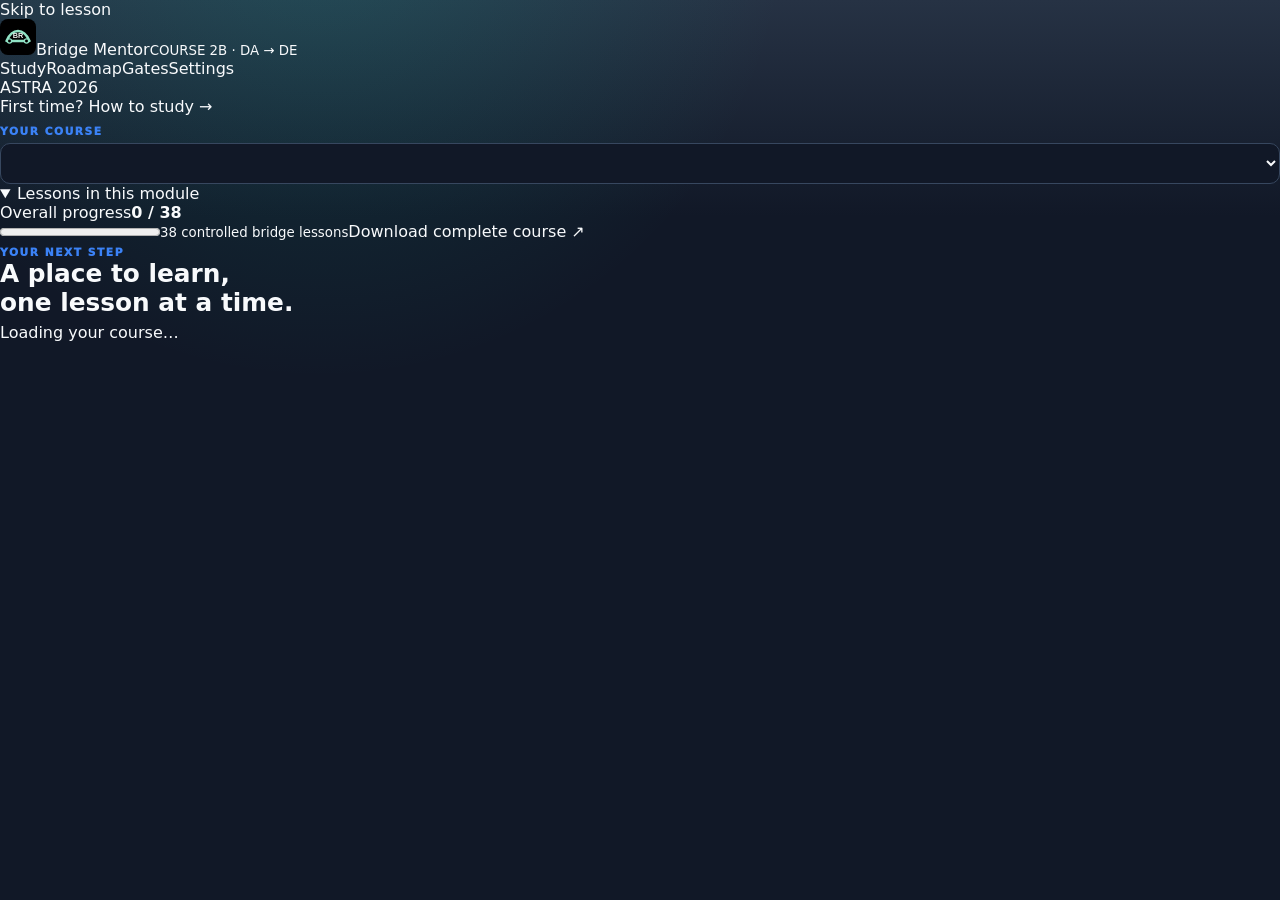
==== commit a06e244a: "Restore Astra DE-parity Bridge shell" ====
--- a/index.html
+++ b/index.html
@@ -1,311 +1,17 @@
 <!doctype html>
-<html lang="en">
+<html lang="en" data-theme="amoled">
 <head>
-  <meta charset="utf-8">
-  <meta name="viewport" content="width=device-width, initial-scale=1, viewport-fit=cover">
-  <meta name="theme-color" content="#0b1020">
-  <meta name="description" content="Bridge Mentor 2026: 6 phases, 38 controlled lessons, 6 protected competency Gates, full Standalone-DE Mentor feature shell; native runtime/device evidence remains learner proof.">
-  <title>Bridge Mentor — DA to Data Engineer 2026</title>
-  <link rel="manifest" href="manifest.webmanifest">
-  <link rel="icon" href="icon.svg" type="image/svg+xml">
-  <link rel="stylesheet" href="styles.css">
+<meta charset="utf-8"><meta name="viewport" content="width=device-width,initial-scale=1,viewport-fit=cover">
+<meta name="theme-color" content="#000000"><meta name="description" content="Course 2B DA to Data Engineer Bridge 2026 study companion">
+<title>Bridge Mentor · 2026</title><link rel="icon" href="icon.svg" type="image/svg+xml"><link rel="manifest" href="manifest.webmanifest"><link rel="stylesheet" href="styles.css?v=ASTRA-DE-PARITY-2026-09-21">
 </head>
-<body data-theme="amoled">
-<div class="appShell">
-  <header class="topbar">
-    <div class="brandWrap">
-      <div class="logo">BR</div>
-      <div class="brandText"><strong>Bridge Mentor</strong><span>Data Analyst → Data Engineer 2026</span></div>
-    </div>
-    <div class="topActions">
-      <button class="btn ghost" id="setupCheckBtn">✅ First-use check</button>
-      <button class="btn ghost" id="installBtn" hidden>⬇ Install</button>
-            <button class="btn ghost" id="settingsBtn">⚙ Settings</button>
-    </div>
-  </header>
-
-  <nav class="tabs" aria-label="Mentor sections">
-    <button class="tab active" data-view="home">🏠 Today</button>
-    <button class="tab" data-view="learn">📘 Learn</button>
-    <button class="tab" data-view="map">🗺 Course</button>
-    <button class="tab" data-view="repair">🧩 Repair</button>
-    <button class="tab" data-view="evidence">📁 Evidence</button>
-    <button class="tab" data-view="jobs">🚀 Jobs</button>
-    <button class="tab" data-view="reports">📊 Reports</button>
-  </nav>
-
-  <main>
-    <!-- HOME -->
-    <section class="view active" id="view-home">
-      <section class="card hero">
-        <div class="heroTop">
-          <div>
-            <div class="eyebrow">YOUR TEACHER FOR TODAY</div>
-            <h1 id="greeting">You only need to do the next small step.</h1>
-            <p class="muted" id="heroSub"></p>
-          </div>
-          <button class="bigAction" id="doNowBtn">What do I do now?</button>
-        </div>
-        <div class="stats4">
-          <div class="stat"><b id="coursePct">0%</b><span>Course mastery</span></div>
-          <div class="stat"><b id="lessonStat">0/38</b><span>Lessons mastered</span></div>
-          <div class="stat"><b id="stageStat">0/6</b><span>Stages cleared</span></div>
-          <div class="stat"><b id="gateStat">0/6</b><span>Gates passed</span></div>
-        </div>
-        <div class="progress"><i id="courseBar"></i></div>
-      </section>
-
-      <section class="gridMain">
-        <div>
-          <section class="card nextCard">
-            <div class="sectionHead">
-              <div><div class="eyebrow">ONE THING FIRST</div><h2>Do this now</h2></div>
-              <span class="pill" id="nextPill">Ready</span>
-            </div>
-            <div class="nextInstruction" id="nextInstruction"></div>
-            <div class="actionRow" id="nextActions"></div>
-          </section>
-
-          <section class="card">
-            <div class="sectionHead"><div><div class="eyebrow">TODAY'S PLAN</div><h2>No guessing</h2></div><button class="btn ghost" id="rebuildPlanBtn">↻ Rebuild</button></div>
-            <div id="todayPlan"></div>
-          </section>
-
-          <section class="card">
-            <div class="sectionHead"><div><div class="eyebrow">CURRENT LESSON</div><h2 id="homeLessonTitle"></h2></div><button class="btn" id="openCurrentBtn">Open lesson</button></div>
-            <div id="homeLessonSteps"></div>
-          </section>
-        </div>
-
-        <aside>
-          <section hidden aria-hidden="true">
-            <span id="studyToday"></span><span id="studyClock"></span><button id="studyStartEnd" hidden></button><button id="studyCancel" hidden></button><span id="studyHint"></span>
-          </section>
-
-
-          <section class="card">
-            <div class="sectionHead"><div><div class="eyebrow">6-HOUR MASTERY BLUEPRINT</div><h2>Fast, but not passive</h2></div></div>
-            <div class="miniPlan"><b>~2h</b> 🎥 Main class / theory<br><b>~2.5h</b> 💻 Build + break + fix<br><b>~1h</b> 🧠 Closed-source drills<br><b>~0.5h</b> 🔁 Recall + repair</div>
-            <p class="muted tiny">No handwritten notes required. Teaching Books are your ready-made notes. Pause videos to run code; save evidence instead of transcribing lectures.</p>
-          </section>
-
-          <section class="card">
-            <div class="sectionHead"><div><div class="eyebrow">IF YOU FEEL LOST</div><h2>Use Rescue Mode</h2></div></div>
-            <p class="muted">Do not search randomly. Mentor will reduce the task until you can move again.</p>
-            <button class="btn rescueBtn" id="stuckBtn">🧩 I’m stuck — help me</button>
-          </section>
-
-          <section class="card">
-            <div class="sectionHead"><div><div class="eyebrow">OPTIONAL QUICK LOG</div><h2>Only if it saves time</h2></div><span class="muted tiny" id="noteSaved"></span></div>
-            <textarea id="dailyNote" placeholder="Optional: one error → cause → fix, or tomorrow's first action. No lecture notes."></textarea>
-          </section>
-        </aside>
-      </section>
-    </section>
-
-    <!-- LEARN -->
-    <section class="view" id="view-learn">
-      <section class="card">
-        <div class="sectionHead">
-          <div><div class="eyebrow">BEGINNER CLASSROOM</div><h1 id="lessonHeading">Lesson</h1><p class="muted" id="lessonMeta"></p></div>
-          <div class="actionRow"><button class="btn ghost" id="prevLessonBtn">← Prev</button><button class="btn ghost" id="nextLessonBtn">Next →</button></div>
-        </div>
-        <div class="call info" id="orderWarning" hidden></div>
-        <div class="lessonProgress" id="lessonProgress"></div>
-      </section>
-
-      <section class="learnLayout">
-        <div>
-          <section class="card teacherCard">
-            <div class="teacherStep"><span>1</span><div><h2>Understand the point</h2><p id="whyText"></p></div></div>
-            <div class="teacherStep"><span>2</span><div><h2>Learn / watch / read</h2><p id="learnText"></p><div class="actionRow"><a class="btn primary hidden" id="mainClassBtn" target="_blank" rel="noopener">🎬 Open main class</a><a class="btn" id="sourceBtn" target="_blank" rel="noopener">🎥 Watch assigned visual</a><button class="btn ghost" id="learnerPackBtn">📘 Teaching Book</button><a class="btn ghost hidden" id="moduleBtn" target="_blank" rel="noopener" aria-hidden="true">Full module package - admin only</a><a class="btn ghost hidden" id="supplementBtn" target="_blank" rel="noopener">🧰 Employer translation lab</a></div></div>
-            <div class="teacherStep"><span>3</span><div><h2>Follow once</h2><p>Type/click along with the guided example. You are allowed to copy the guided example once. Your independent task comes after this.</p><button class="btn" id="guidedDoneBtn">I followed the guided example</button></div></div>
-            <div class="teacherStep important"><span>4</span><div><h2>Do it alone</h2><p id="proofText"></p><p class="muted tiny">Save your real attempt before opening the review. Wrong attempts are useful evidence.</p><button class="btn primary" id="saveAttemptBtn">Save genuine attempt</button></div></div>
-            <div class="teacherStep"><span>5</span><div><h2>Check only after attempt</h2><p>Compare your reasoning with the locked Review / Repair material. Fix the exact mistake—do not copy the answer and call it mastery.</p><button class="btn" id="reviewBtn">🔒 Review locked</button></div></div>
-            <div class="teacherStep"><span>6</span><div><h2>Fresh retry</h2><p>Close the review and solve a small fresh variation. If you can do it without copying, record the retry.</p><button class="btn" id="retestBtn">Fresh retry passed</button></div></div>
-            <div class="teacherStep"><span>7</span><div><h2>Explain it simply</h2><p id="englishText"></p><button class="btn" id="explainBtn">I explained it aloud</button></div></div>
-            <div class="teacherStep"><span>8</span><div><h2>Master or repair</h2><p>Mastered means you can reproduce the skill, not that you watched/read it.</p><div class="actionRow"><button class="btn primary" id="masterBtn">Mark Mastered</button><button class="btn ghost" id="skipBtn">Skip for now</button><button class="btn rescueBtn" id="lessonStuckBtn">I’m stuck</button></div></div>
-          </section>
-        </div>
-
-        <aside>
-          <section class="card">
-            <div class="eyebrow">LESSON STATUS</div>
-            <div class="statusBig" id="lessonStatusBig">Not Started</div>
-            <div class="progress"><i id="lessonBar"></i></div>
-            <p class="muted tiny" id="lessonStatusHelp"></p>
-            <button class="btn ghost full" id="setCurrentBtn">Set as my current lesson</button>
-          </section>
-          <section class="card">
-            <div class="eyebrow">REVISION</div><h2>Mentor remembers for you</h2>
-            <div id="revisionPreview"></div>
-          </section>
-          <section class="card">
-            <div class="eyebrow">VISUAL TEACHER / SOURCE</div><h2 id="sourceName"></h2><p class="sourceSegment" id="sourceSegment"></p><p class="muted tiny" id="sourceRule"></p><p class="muted tiny" id="sourceStatus"></p>
-          </section>
-        </aside>
-      </section>
-    </section>
-
-    <!-- MAP -->
-    <section class="view" id="view-map">
-      <section class="card">
-        <div class="sectionHead"><div><div class="eyebrow">FULL COURSE</div><h1>6 bridge phases • 38 controlled lessons</h1><p class="muted">Browse anything. Mentor still keeps a recommended path and protects Gates.</p></div><input id="lessonSearch" class="search" placeholder="Search lesson or topic..."></div>
-        <div class="call info">Browsing ahead is allowed. It does <b>not</b> mark earlier work complete and it does not bypass competency Gates.</div>
-      </section>
-      <div id="stageMap"></div>
-    </section>
-
-    <!-- REPAIR -->
-    <section class="view" id="view-repair">
-      <section class="card">
-        <div class="sectionHead"><div><div class="eyebrow">ERROR LOG</div><h1>Weakness → repair → fresh retest</h1></div><button class="btn primary" id="addWeaknessBtn">+ Add weakness</button></div>
-        <p class="muted">A mistake never restarts the whole course. Mentor repairs the exact skill that failed.</p>
-        <div id="repairList"></div>
-      </section>
-      <section class="card">
-        <div class="eyebrow">REVISION QUEUE</div><h2>Due and upcoming</h2><div id="revisionList"></div>
-      </section>
-    </section>
-
-    <!-- EVIDENCE -->
-    <section class="view" id="view-evidence">
-      <section class="card">
-        <div class="sectionHead"><div><div class="eyebrow">EVIDENCE VAULT</div><h1>Proof you can show and defend</h1></div><button class="btn primary" id="addEvidenceBtn">+ Save evidence</button></div>
-        <div class="call warn">Never store passwords, tokens, private employer/client data, proprietary code or confidential screenshots.</div>
-        <div id="evidenceList"></div>
-      </section>
-    </section>
-
-    <!-- JOBS -->
-    <section class="view" id="view-jobs">
-      <section class="card">
-        <div class="sectionHead"><div><div class="eyebrow">JOB LAUNCH</div><h1>Evidence-led applications</h1><p class="muted">Use this tracker whenever you begin targeted market watching or applications. The course does not auto-decide whether a role is right for you.</p></div><button class="btn primary" id="addApplicationBtn">+ Add application</button></div>
-        <div class="jobStats" id="jobStats"></div>
-        <div id="applicationList"></div>
-      </section>
-      <section class="card">
-        <div class="eyebrow">FUNNEL DIAGNOSIS</div><h2 id="funnelTitle">No pattern yet</h2><div id="funnelAdvice" class="call info"></div>
-      </section>
-    </section>
-
-    <!-- REPORTS -->
-    <section class="view" id="view-reports">
-      <section class="gridMain">
-        <div>
-          <section class="card"><div class="eyebrow">MASTERY REPORT</div><h1>Progress that means something</h1><div class="stats4"><div class="stat"><b id="rToday">0</b><span>Evidence saved</span></div><div class="stat"><b id="rWeek">0</b><span>Lessons mastered</span></div><div class="stat"><b id="rStreak">0</b><span>Phases cleared</span></div><div class="stat"><b id="rDue">0</b><span>Revision due</span></div></div><h2>Phase mastery</h2><div id="studyBars"></div></section>
-          <section class="card"><div class="eyebrow">TRAINING PROOF</div><h2>You are measuring work, not money spent</h2><div class="stats4"><div class="stat"><b id="rTotalStudy">0</b><span>Evidence items saved</span></div><div class="stat"><b id="rFormalProof">0/38</b><span>Formal lessons mastered</span></div><div class="stat"><b id="rProjectProof">0/6</b><span>Bridge phases cleared</span></div><div class="stat"><b id="rGateProof">0/6</b><span>Protected Gates passed</span></div></div><div class="call info" id="trainingProofText">Completion is proved by independent performance: lesson mastery + phase clearance + protected Gates + inspectable evidence. Paying for a course is not a completion metric.</div><div class="actionRow"><button class="btn" id="exportTrainingProofBtn">Export training-proof CSV</button><a class="btn ghost" href="supplements/EMPLOYER_TRANSLATION_LABS_RC1.html" target="_blank" rel="noopener">Employer translation labs</a></div></section>
-          <section class="card"><div class="eyebrow">STAGE PROGRESS</div><h2>Where your mastery is</h2><div id="stageBars"></div></section>
-        </div>
-        <aside>
-          <section class="card"><div class="eyebrow">BACKUP</div><h2>Never lose progress</h2><div class="stack"><button class="btn primary" id="exportJsonBtn">Download full JSON backup</button><button class="btn" id="exportLessonsBtn">Lesson CSV</button><button class="btn" id="exportStudyBtn" hidden aria-hidden="true">Study sessions CSV</button><button class="btn" id="exportEvidenceBtn">Evidence CSV</button><button class="btn" id="exportJobsBtn">Applications CSV</button><button class="btn ghost" id="restoreBtn">Restore JSON backup</button><input id="restoreFile" type="file" accept="application/json,.json" hidden></div></section>
-        </aside>
-      </section>
-    </section>
-  </main>
-
-  <footer>Bridge Mentor 2026 • Full Standalone-DE feature shell • 6 phases • 38 controlled lessons • 6 protected Gates • timer removed • native runtime/device evidence remains learner proof</footer>
-</div>
-
-<!-- FIRST-USE CHECK -->
-<div class="modal" id="setupModal" role="dialog" aria-modal="true">
-  <div class="modalCard card wide">
-    <div class="sectionHead"><div><div class="eyebrow">FIRST USE</div><h2>Make sure Mentor works on this device</h2></div><button class="btn ghost closeModal" data-close="setupModal">×</button></div>
-    <div class="call info">You do not need to understand the technical words below. <b>Green = good.</b> Amber = Mentor still works, but that feature may be limited. Red = follow the plain-language fix shown.</div>
-    <div id="setupResults" class="setupResults"></div>
-    <div class="actionRow">
-      <button class="btn primary" id="runSetupCheckBtn">Run checks</button>
-      <button class="btn" id="setupOpenStage0Btn">📘 Open B01 Teaching Book</button>
-    </div>
-
-    <div class="actionRow"><button class="btn primary" id="setupDoneBtn">Everything is clear — start studying</button></div>
-  </div>
-</div>
-
-<!-- SETTINGS -->
-<div class="modal" id="settingsModal" role="dialog" aria-modal="true">
-  <div class="modalCard card">
-    <div class="sectionHead"><h2>⚙ Settings</h2><button class="btn ghost closeModal" data-close="settingsModal">×</button></div>
-    <label>Name<input id="nameInput" placeholder="Your name"></label>
-    <label>Theme<select id="themeInput"><option value="midnight">Midnight</option><option value="amoled">AMOLED Black</option><option value="light">Light</option><option value="ocean">Ocean</option><option value="forest">Forest</option><option value="ember">Ember</option><option value="graphite">Graphite</option></select></label>
-    <label class="check"><input id="beginnerModeInput" type="checkbox"> Beginner Mode — show extra instructions</label>
-    <h3>Study tracking</h3>
-    <div class="formGrid"><label>Daily target hours<input id="dailyTarget" type="number" min="0.5" max="12" step="0.5"></label></div>
-    <p class="muted tiny">No timer is built into this Mentor. Use your phone clock separately only if you personally want one.</p>
-    <div class="actionRow"><button class="btn primary" id="saveSettingsBtn">Save settings</button><button class="btn danger" id="resetBtn">Reset all local progress</button></div>
-  </div>
-</div>
-
-<!-- RESCUE -->
-<div class="modal" id="rescueModal" role="dialog" aria-modal="true">
-  <div class="modalCard card wide">
-    <div class="sectionHead"><div><div class="eyebrow">RESCUE MODE</div><h2 id="rescueTitle">I’m stuck</h2></div><button class="btn ghost closeModal" data-close="rescueModal">×</button></div>
-    <div class="rescueSteps" id="rescueSteps"></div>
-    <label>What exactly confused you?<textarea id="rescueIssue" placeholder="Example: I typed the formula but got #VALUE! / I don't understand what one row means..."></textarea></label>
-    <div class="actionRow"><button class="btn primary" id="saveRescueBtn">Save weakness + schedule repair</button><button class="btn" id="copyHelpPromptBtn">Copy safe help prompt</button></div>
-  </div>
-</div>
-
-<!-- WEAKNESS -->
-<div class="modal" id="weaknessModal" role="dialog" aria-modal="true">
-  <div class="modalCard card">
-    <div class="sectionHead"><h2>Add weakness</h2><button class="btn ghost closeModal" data-close="weaknessModal">×</button></div>
-    <label>Lesson<select id="weakLesson"></select></label>
-    <label>What went wrong?<textarea id="weakIssue"></textarea></label>
-    <label>Severity<select id="weakSeverity"><option value="normal">Normal</option><option value="critical">Critical — blocks safe progress</option></select></label>
-    <button class="btn primary" id="saveWeaknessBtn">Save weakness</button>
-  </div>
-</div>
-
-<!-- EVIDENCE MODAL -->
-<div class="modal" id="evidenceModal" role="dialog" aria-modal="true">
-  <div class="modalCard card">
-    <div class="sectionHead"><h2>Save evidence</h2><button class="btn ghost closeModal" data-close="evidenceModal">×</button></div>
-    <label>Lesson / skill<input id="evSkill" placeholder="DE09-04 / idempotent batch pipeline"></label>
-    <label>What you did + how you verified it<textarea id="evAction"></textarea></label>
-    <label>Type<select id="evType"><option>Course evidence</option><option>Independent project</option><option>Failure / recovery</option><option>Cloud / Fabric lab</option><option>Interview evidence</option></select></label>
-    <label>Strength<select id="evStrength"><option value="1">1 — guided</option><option value="2">2 — independent basic</option><option value="3">3 — independent professional</option><option value="4">4 — can teach/defend</option></select></label>
-    <button class="btn primary" id="saveEvidenceBtn">Save sanitized evidence</button>
-  </div>
-</div>
-
-<!-- APPLICATION MODAL -->
-<div class="modal" id="applicationModal" role="dialog" aria-modal="true">
-  <div class="modalCard card wide">
-    <div class="sectionHead"><h2>Add / update application</h2><button class="btn ghost closeModal" data-close="applicationModal">×</button></div>
-    <div class="formGrid"><label>Company<input id="jobCompany"></label><label>Role<input id="jobRole"></label><label>Source<input id="jobSource" placeholder="LinkedIn / company site / referral"></label><label>Date<input id="jobDate" type="date"></label><label>Fit<select id="jobFit"><option>High</option><option>Medium</option><option>Low</option></select></label><label>Status<select id="jobStatus"><option>Saved</option><option>Applied</option><option>Recruiter screen</option><option>Assessment</option><option>Technical interview</option><option>Final interview</option><option>Offer</option><option>Rejected</option><option>Withdrawn</option></select></label><label>Work mode<input id="jobMode" placeholder="Remote / hybrid / onsite"></label><label>Follow-up date<input id="jobFollow" type="date"></label></div>
-    <label>Degree / eligibility wording<textarea id="jobDegree" placeholder="Paste the exact important requirement, e.g. 'Bachelor's degree preferred'..."></textarea></label>
-    <label>Notes / feedback<textarea id="jobNotes"></textarea></label>
-    <button class="btn primary" id="saveApplicationBtn">Save application</button>
-  </div>
-</div>
-
-<!-- GATE MODAL -->
-<div class="modal" id="gateModal" role="dialog" aria-modal="true">
-  <div class="modalCard card wide">
-    <div class="sectionHead"><div><div class="eyebrow">PROTECTED GATE</div><h2 id="gateTitle"></h2></div><button class="btn ghost closeModal" data-close="gateModal">×</button></div>
-    <div class="call warn" id="gateRule"></div>
-    <div id="gateScores" class="formGrid"></div>
-    <label class="check hidden" id="gateReviewerConfirmWrap"><input id="gateReviewerConfirmed" type="checkbox"> Human/Mentor technical review of this evidence bundle is complete; every checked competency above was actually demonstrated, not merely self-declared.</label>
-    <label class="check"><input id="gateCritical" type="checkbox"> I had an unresolved critical failure (unsafe/corrupt/fake-evidence type failure)</label>
-    <label>Evidence / attempt note<textarea id="gateNote"></textarea></label>
-    <div class="actionRow"><a class="btn hidden" id="gatePackageBtn" target="_blank" rel="noopener" aria-hidden="true">Full Gate package - admin only</a><a class="btn" id="gateBriefBtn" target="_blank" rel="noopener">Open Gate brief</a><a class="btn ghost" id="gateReviewBtn" target="_blank" rel="noopener">Review locked</a></div>
-    <div class="call info hidden" id="gateRepairBlock">
-      <b>Targeted repair evidence</b>
-      <p class="tiny">Available only after the saved Gate attempt and protected Review are opened. Record what you repaired, then prove the competency on a changed micro-task with the Review closed.</p>
-      <label>What did you repair?<textarea id="gateRepairEvidence" placeholder="State the exact weak competency, what you changed, and where the evidence is saved."></textarea></label>
-      <label>Changed micro-proof<textarea id="gateChangedProof" placeholder="Describe the fresh changed task and the observed validation result."></textarea></label>
-      <div class="actionRow"><button class="btn primary" id="saveGateRepairBtn">Save repair + changed proof</button></div>
-      <div class="tiny" id="gateRepairStatus"></div>
-    </div>
-    <div id="gateResult" class="call info"></div>
-    <div class="actionRow"><button class="btn primary" id="saveGateBtn">Save Gate attempt</button><button class="btn ghost hidden" id="assignNextGateBtn">Assign fresh full Gate</button></div>
-  </div>
-</div>
-
-<div class="toast" id="toast"></div>
-
-<script src="curriculum.js"></script>
-<script src="app.js"></script>
-</body>
-</html>
+<body>
+<a class="skip" href="#main">Skip to lesson</a>
+<header class="header"><a class="brand" href="#study"><img src="icon.svg" alt="" width="36" height="36"><span>Bridge Mentor<small>COURSE 2B · DA → DE</small></span></a><nav aria-label="Main navigation"><a href="#study" data-nav="study">Study</a><a href="#roadmap" data-nav="roadmap">Roadmap</a><a href="#gates" data-nav="gates">Gates</a><a href="#settings" data-nav="settings">Settings</a></nav><span class="edition">ASTRA 2026</span></header>
+<div class="shell"><aside id="sidebar"><a class="text-link" href="#guide">First time? How to study →</a><label for="moduleSelect" class="eyebrow">YOUR COURSE</label><select id="moduleSelect" aria-label="Choose module"></select><details id="chapterList" open><summary>Lessons in this module</summary><div id="lessons"></div></details><div class="sidebar-foot"><div class="between"><span>Overall progress</span><strong id="progressCount">0 / 38</strong></div><progress id="overallProgress" max="38" value="0">0%</progress><small>38 controlled bridge lessons</small><a class="text-link" href="https://github.com/ashishjohnexx786-dev/DA-Mentor-Bridge/archive/refs/heads/main.zip" download>Download complete course ↗</a></div></aside>
+<main id="main" tabindex="-1"><div class="loading"><span class="eyebrow">YOUR NEXT STEP</span><h1>A place to learn,<br>one lesson at a time.</h1><p>Loading your course…</p></div></main></div>
+<div id="toast" role="status" aria-live="polite"></div>
+<dialog id="reviewDialog"><form method="dialog"><button class="close" aria-label="Close">×</button><span class="eyebrow">AFTER YOUR OWN ATTEMPT</span><h2>Ready to compare your work?</h2><p>Save your first attempt before opening the answers. Use the explanation to repair mistakes, then close it and try changed inputs.</p><button id="openReview" class="primary" value="open">I saved my attempt · Open answers</button></form></dialog>
+<script src="app.js?v=ASTRA-DE-PARITY-2026-09-21" defer></script>
+<noscript><p class="notice">Enable JavaScript to use the Mentor. Course PDFs and practice files remain in this repository.</p></noscript>
+</body></html>
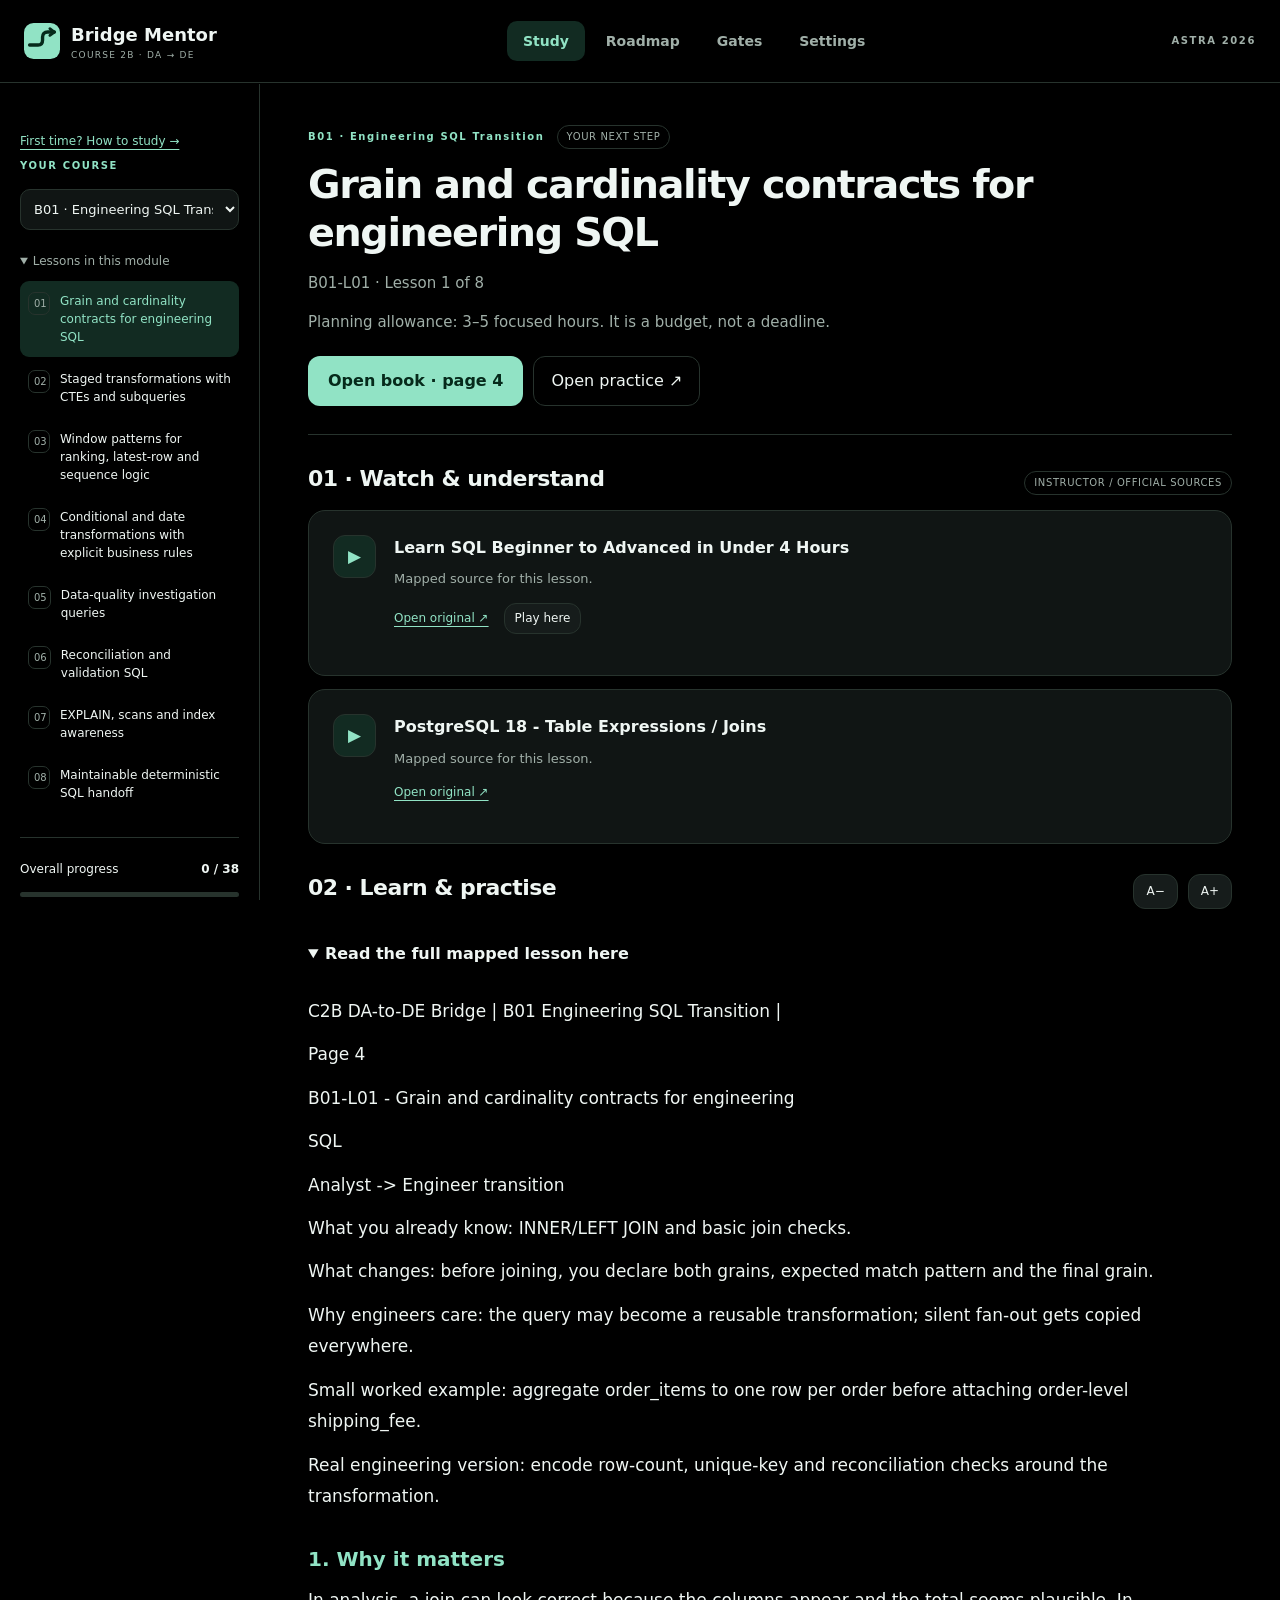
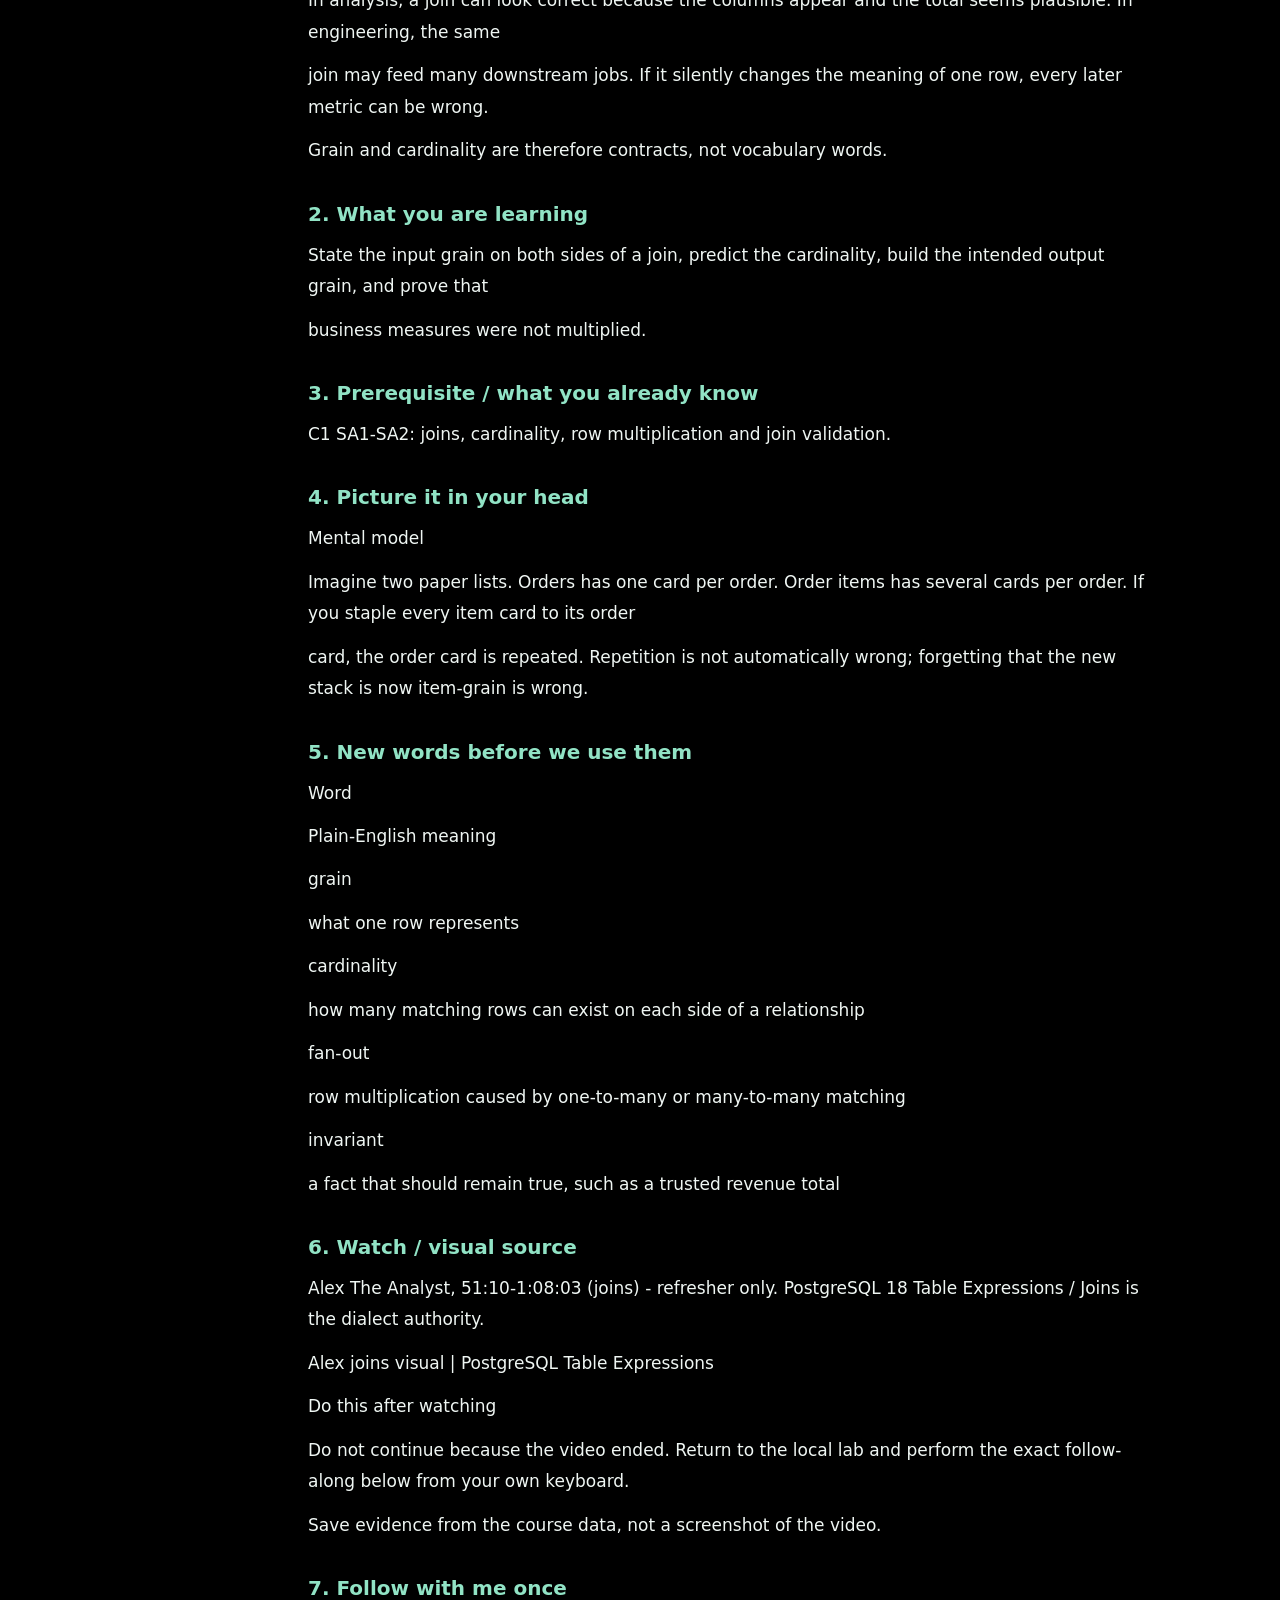
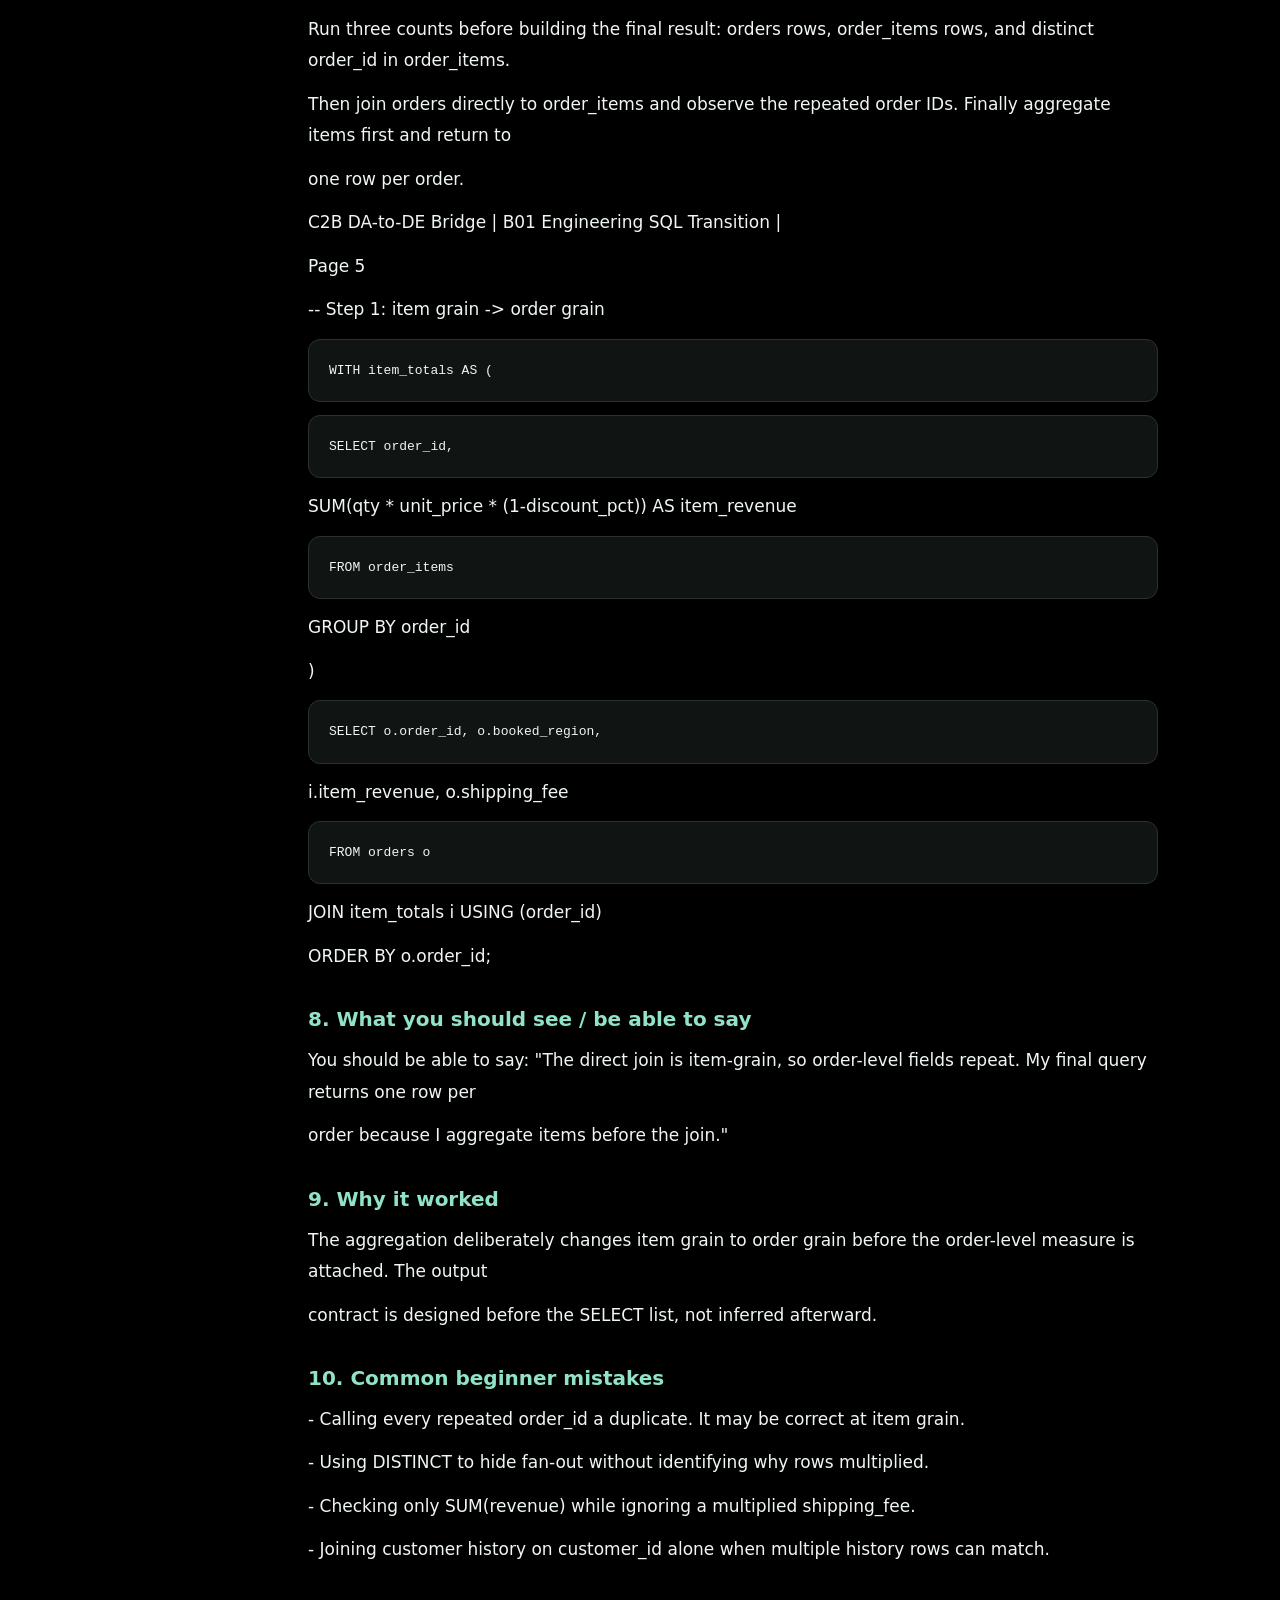
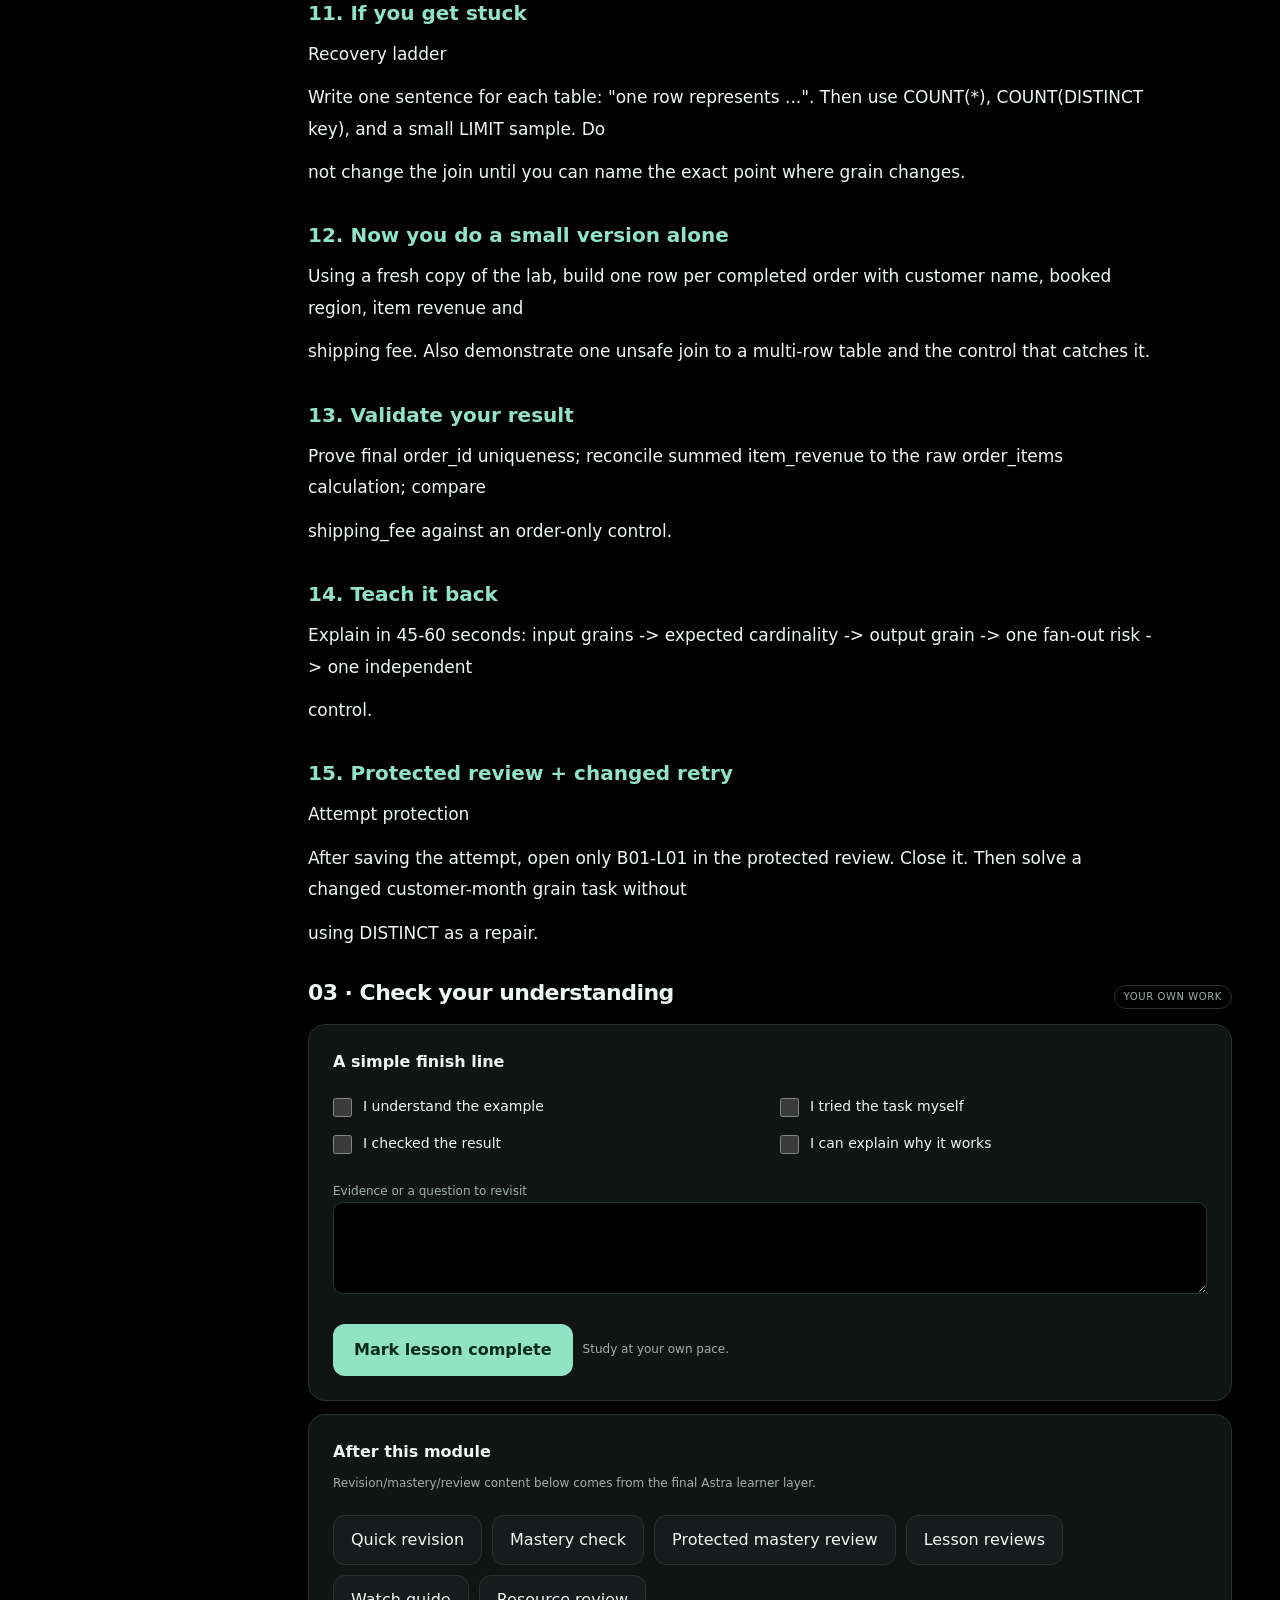
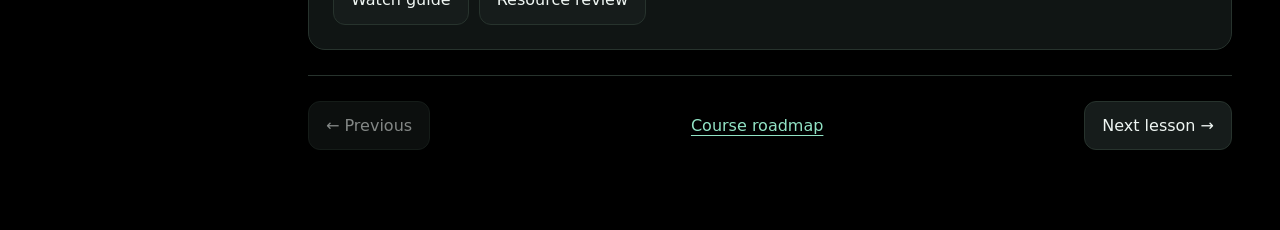
==== commit f56bb493: "Bump Mentor assets after cache reset" ====
--- a/index.html
+++ b/index.html
@@ -3,7 +3,7 @@
 <head>
 <meta charset="utf-8"><meta name="viewport" content="width=device-width,initial-scale=1,viewport-fit=cover">
 <meta name="theme-color" content="#000000"><meta name="description" content="Course 2B DA to Data Engineer Bridge 2026 study companion">
-<title>Bridge Mentor · 2026</title><link rel="icon" href="icon.svg" type="image/svg+xml"><link rel="manifest" href="manifest.webmanifest"><link rel="stylesheet" href="styles.css?v=ASTRA-DE-PARITY-2026-09-21">
+<title>Bridge Mentor · 2026</title><link rel="icon" href="icon.svg" type="image/svg+xml"><link rel="manifest" href="manifest.webmanifest"><link rel="stylesheet" href="styles.css?v=ASTRA-DE-PARITY-R3-2026-09-21">
 </head>
 <body>
 <a class="skip" href="#main">Skip to lesson</a>
@@ -12,6 +12,6 @@
 <main id="main" tabindex="-1"><div class="loading"><span class="eyebrow">YOUR NEXT STEP</span><h1>A place to learn,<br>one lesson at a time.</h1><p>Loading your course…</p></div></main></div>
 <div id="toast" role="status" aria-live="polite"></div>
 <dialog id="reviewDialog"><form method="dialog"><button class="close" aria-label="Close">×</button><span class="eyebrow">AFTER YOUR OWN ATTEMPT</span><h2>Ready to compare your work?</h2><p>Save your first attempt before opening the answers. Use the explanation to repair mistakes, then close it and try changed inputs.</p><button id="openReview" class="primary" value="open">I saved my attempt · Open answers</button></form></dialog>
-<script src="app.js?v=ASTRA-DE-PARITY-2026-09-21" defer></script>
+<script src="app.js?v=ASTRA-DE-PARITY-R3-2026-09-21" defer></script>
 <noscript><p class="notice">Enable JavaScript to use the Mentor. Course PDFs and practice files remain in this repository.</p></noscript>
 </body></html>
--- a/styles.css
+++ b/styles.css
@@ -1,84 +1,13 @@
-:root{
-  --bg:#111827;--panel:#1F2937;--panel2:#263244;--panel3:#0F172A;
-  --txt:#F8FAFC;--mut:#A8B3C4;--accent:#14B8A6;--accent2:#3B82F6;
-  --ok:#45d49c;--warn:#f2c14e;--danger:#ff6b7a;--bd:#37475f;
-  --shadow:0 18px 52px rgba(0,0,0,.28);--radius:18px;--focus:0 0 0 3px color-mix(in srgb,var(--accent) 32%,transparent)
-}
-body[data-theme="amoled"]{--bg:#000;--panel:#090909;--panel2:#111;--panel3:#050505;--bd:#272727;--accent:#14B8A6;--accent2:#3B82F6}
-body[data-theme="light"]{--bg:#f5f7fb;--panel:#fff;--panel2:#eef2f7;--panel3:#f8fafc;--txt:#172033;--mut:#64748b;--bd:#d7dee8;--shadow:0 14px 36px rgba(25,38,64,.09);--accent:#0F9F91;--accent2:#2563EB}
-body[data-theme="ocean"]{--bg:#071622;--panel:#0d2230;--panel2:#123246;--panel3:#091c29;--accent:#2ab7ca;--accent2:#68d8e8;--bd:#24506a}
-body[data-theme="forest"]{--bg:#0c1512;--panel:#12211b;--panel2:#1a3027;--panel3:#0d1914;--accent:#53d18f;--accent2:#8be8bb;--bd:#294a3c}
-body[data-theme="ember"]{--bg:#1b100d;--panel:#291713;--panel2:#38201a;--panel3:#21110e;--accent:#f28c5d;--accent2:#ffc07a;--bd:#5a3328}
-body[data-theme="graphite"]{--bg:#101214;--panel:#181b1f;--panel2:#22262b;--panel3:#131619;--txt:#f2f4f6;--mut:#a7b0ba;--accent:#7e8da4;--accent2:#aab6c5;--bd:#353c45}
-*{box-sizing:border-box}
-html{scroll-behavior:smooth}
-body{margin:0;min-height:100vh;color:var(--txt);background:radial-gradient(circle at 25% -10%,color-mix(in srgb,var(--accent) 19%,transparent),transparent 34%),linear-gradient(180deg,var(--panel2),var(--bg) 24%);font-family:Inter,system-ui,-apple-system,Segoe UI,Roboto,Arial,sans-serif}
-button,input,select,textarea{font:inherit}
-button,a{touch-action:manipulation}
-a{color:inherit;text-decoration:none}
-.appShell{max-width:1260px;margin:auto;padding:12px 14px 34px}
-.topbar{display:flex;align-items:center;justify-content:space-between;gap:12px;padding:4px 0 10px;position:sticky;top:0;z-index:30;background:linear-gradient(180deg,var(--bg) 72%,transparent);backdrop-filter:blur(8px)}
-.brandWrap{display:flex;align-items:center;gap:10px;min-width:0}.logo{width:44px;height:44px;border-radius:14px;display:grid;place-items:center;font-weight:950;background:linear-gradient(135deg,var(--accent),var(--accent2));color:#fff;box-shadow:var(--shadow)}
-.brandText{min-width:0}.brandText strong{display:block;font-size:1.05rem}.brandText span{display:block;color:var(--mut);font-size:.72rem;white-space:nowrap;overflow:hidden;text-overflow:ellipsis;max-width:58vw}
-.topActions{display:flex;gap:7px;overflow-x:auto;scrollbar-width:none}.topActions::-webkit-scrollbar{display:none}.topActions .btn{white-space:nowrap}
-.tabs{display:flex;gap:7px;overflow-x:auto;scrollbar-width:none;padding:4px 0 12px;position:sticky;top:58px;z-index:25;background:linear-gradient(180deg,var(--bg) 78%,transparent)}.tabs::-webkit-scrollbar{display:none}
-.tab{border:1px solid var(--bd);background:var(--panel);color:var(--mut);border-radius:999px;padding:9px 12px;font-weight:850;white-space:nowrap;cursor:pointer}.tab.active{background:var(--accent);border-color:var(--accent);color:#fff}.tab:focus-visible,.btn:focus-visible,.chip:focus-visible,input:focus-visible,select:focus-visible,textarea:focus-visible{outline:none;box-shadow:var(--focus)}
-.view{display:none}.view.active{display:block}
-.card{background:color-mix(in srgb,var(--panel) 97%,transparent);border:1px solid var(--bd);border-radius:var(--radius);padding:16px;margin:0 0 14px;box-shadow:var(--shadow)}
-.hero{background:linear-gradient(145deg,color-mix(in srgb,var(--accent) 14%,transparent),var(--panel) 60%)}
-.heroTop,.sectionHead,.actionRow,.brandWrap,.topActions,.timerModes{display:flex;align-items:center;gap:9px;flex-wrap:wrap}.heroTop,.sectionHead{justify-content:space-between}.heroTop{align-items:flex-start}
-h1,h2,h3,p{margin-top:0}h1{font-size:1.55rem;line-height:1.15;margin-bottom:6px}h2{font-size:1.1rem;margin-bottom:8px}h3{font-size:.96rem;margin:10px 0 7px}
-.eyebrow{font-size:.67rem;text-transform:uppercase;letter-spacing:.14em;color:var(--accent2);font-weight:950;margin-bottom:5px}.muted{color:var(--mut)}.tiny{font-size:.77rem;line-height:1.45}
-.btn{border:1px solid var(--bd);background:var(--panel2);color:var(--txt);border-radius:11px;padding:9px 12px;font-weight:850;cursor:pointer;transition:.15s transform,.15s filter}.btn:hover{filter:brightness(1.08)}.btn:active{transform:translateY(1px)}.btn:disabled{opacity:.42;cursor:not-allowed;transform:none;filter:none}.btn.primary{background:var(--accent);border-color:var(--accent);color:#fff}.btn.ghost{background:transparent}.btn.danger{background:transparent;color:#ff9da8;border-color:color-mix(in srgb,var(--danger) 50%,var(--bd))}.btn.full{width:100%}.rescueBtn{border-color:color-mix(in srgb,var(--warn) 48%,var(--bd));background:color-mix(in srgb,var(--warn) 10%,var(--panel2));color:var(--txt)}
-.bigAction{border:0;border-radius:14px;padding:14px 17px;background:linear-gradient(135deg,var(--accent),var(--accent2));font-weight:950;color:#fff;box-shadow:var(--shadow);cursor:pointer}
-.stats4{display:grid;grid-template-columns:repeat(4,1fr);gap:8px;margin:14px 0 10px}.stat{background:color-mix(in srgb,var(--panel3) 90%,transparent);border:1px solid var(--bd);border-radius:13px;padding:10px}.stat b{display:block;font-size:1.15rem}.stat span{display:block;color:var(--mut);font-size:.72rem;margin-top:1px}
-.progress{height:9px;background:color-mix(in srgb,var(--bg) 82%,#000);border:1px solid var(--bd);border-radius:99px;overflow:hidden;margin:8px 0}.progress i{display:block;height:100%;width:0;background:linear-gradient(90deg,var(--accent),var(--accent2));transition:width .25s ease}
-.gridMain{display:grid;grid-template-columns:1.16fr .84fr;gap:14px}.learnLayout{display:grid;grid-template-columns:1.45fr .55fr;gap:14px}
-.nextInstruction{padding:14px;border-left:4px solid var(--accent);background:linear-gradient(90deg,color-mix(in srgb,var(--accent) 10%,transparent),transparent);border-radius:11px;line-height:1.55}.nextInstruction b{font-size:1.08rem}.nextInstruction .tiny{margin-top:6px}
-.pill{display:inline-flex;align-items:center;gap:4px;border:1px solid var(--bd);border-radius:999px;padding:5px 9px;font-size:.7rem;color:var(--mut);background:var(--panel2);font-weight:800}.pill.ok{color:var(--ok);border-color:var(--ok)}.pill.warn{color:var(--warn);border-color:var(--warn)}.pill.danger{color:#ff9ca6;border-color:var(--danger)}
-.call{padding:10px 12px;border-radius:12px;border:1px solid var(--bd);line-height:1.48;font-size:.84rem;margin:8px 0}.call.info{border-color:color-mix(in srgb,var(--accent2) 35%,var(--bd));background:color-mix(in srgb,var(--accent2) 7%,transparent)}.call.warn{border-color:color-mix(in srgb,var(--warn) 38%,var(--bd));background:color-mix(in srgb,var(--warn) 8%,transparent)}.call.danger{border-color:color-mix(in srgb,var(--danger) 38%,var(--bd));background:color-mix(in srgb,var(--danger) 7%,transparent)}.call.ok{border-color:color-mix(in srgb,var(--ok) 38%,var(--bd));background:color-mix(in srgb,var(--ok) 7%,transparent)}
-.planItem,.repairRow,.evidenceRow,.jobRow,.revisionRow,.stageLessonRow{display:flex;gap:10px;align-items:flex-start;padding:10px 0;border-bottom:1px solid var(--bd)}.planItem:last-child,.repairRow:last-child,.evidenceRow:last-child,.jobRow:last-child,.revisionRow:last-child,.stageLessonRow:last-child{border-bottom:0}.planIcon{width:32px;height:32px;border:1px solid var(--bd);background:var(--panel2);border-radius:10px;display:grid;place-items:center;flex:0 0 32px}.grow{flex:1;min-width:0}.rowTitle{font-weight:850}.rowSub{color:var(--mut);font-size:.76rem;line-height:1.4;margin-top:2px}
-.timerCard{text-align:left}.timerModes{justify-content:center}.chip{border:1px solid var(--bd);background:var(--panel2);color:var(--mut);border-radius:999px;padding:7px 10px;font-weight:800;cursor:pointer}.chip.active{border-color:var(--accent);color:var(--txt);box-shadow:0 0 0 1px var(--accent) inset}.clock{text-align:center;font-size:3rem;font-weight:950;letter-spacing:.04em;margin:15px 0 10px;font-variant-numeric:tabular-nums}.center{justify-content:center}
-textarea,input,select{width:100%;min-width:0;border:1px solid var(--bd);background:var(--bg);color:var(--txt);border-radius:10px;padding:9px}textarea{min-height:90px;resize:vertical}label{display:block;margin:9px 0;font-size:.82rem;font-weight:750}.check{display:flex;align-items:flex-start;gap:8px}.check input{width:auto;margin-top:2px;accent-color:var(--accent)}.formGrid{display:grid;grid-template-columns:1fr 1fr;gap:9px}.stack{display:grid;gap:8px}.search{max-width:310px}
-.teacherCard{padding:5px 16px}.teacherStep{display:grid;grid-template-columns:42px 1fr;gap:12px;padding:17px 0;border-bottom:1px solid var(--bd)}.teacherStep:last-child{border-bottom:0}.teacherStep>span{width:36px;height:36px;border-radius:12px;display:grid;place-items:center;background:var(--panel2);border:1px solid var(--bd);font-weight:950;color:var(--accent2)}.teacherStep h2{margin-bottom:6px}.teacherStep p{line-height:1.52;margin-bottom:9px}.teacherStep.important{background:linear-gradient(90deg,color-mix(in srgb,var(--accent) 7%,transparent),transparent);margin:0 -16px;padding:17px 16px}.teacherStep.important>span{background:var(--accent);color:#fff;border-color:var(--accent)}
-.lessonProgress{display:flex;gap:6px;flex-wrap:wrap;margin-top:10px}.stepDot{display:flex;align-items:center;gap:5px;border:1px solid var(--bd);background:var(--panel2);border-radius:999px;padding:6px 8px;font-size:.68rem;color:var(--mut)}.stepDot.done{border-color:var(--ok);color:var(--ok)}.stepDot.current{border-color:var(--accent);color:var(--txt)}
-.statusBig{font-size:1.45rem;font-weight:950;margin:9px 0 6px}.status-not{color:var(--mut)}.status-learning{color:var(--accent2)}.status-attempt{color:var(--warn)}.status-review{color:#d9a2ff}.status-retest{color:#f3bb6e}.status-master{color:var(--ok)}.status-skip{color:#f39a75}
-.stageCard{overflow:hidden}.stageTop{display:grid;grid-template-columns:64px 1fr auto;gap:11px;align-items:center;cursor:pointer}.stageNum{width:58px;height:58px;border-radius:15px;background:var(--panel2);border:1px solid var(--bd);display:grid;place-items:center;font-weight:950;font-size:1.1rem}.stageTop h2{margin:0 0 4px}.stageBody{display:none;margin-top:13px;padding-top:10px;border-top:1px solid var(--bd)}.stageCard.open .stageBody{display:block}.stageMeta{display:flex;gap:6px;flex-wrap:wrap;margin:8px 0}.stageLessonRow{align-items:center}.stageLessonRow .btn{padding:7px 9px}.lessonId{font-family:ui-monospace,SFMono-Regular,Menlo,Consolas,monospace;color:var(--accent2);font-size:.76rem;font-weight:900}.stageProgressMini{width:125px}.gateBanner{margin-top:10px}.gatePassed{color:var(--ok)}
-.rescueSteps{display:grid;gap:9px}.rescueStep{display:grid;grid-template-columns:34px 1fr;gap:9px;padding:10px;border:1px solid var(--bd);border-radius:12px;background:var(--panel2)}.rescueStep>span{width:30px;height:30px;border-radius:9px;display:grid;place-items:center;background:var(--panel3);font-weight:900;color:var(--accent2)}
-.modal{display:none;position:fixed;inset:0;z-index:70;background:rgba(0,0,0,.72);place-items:center;padding:14px}.modal.show{display:grid}.modalCard{width:min(650px,100%);max-height:92vh;overflow:auto;margin:0}.modalCard.wide{width:min(860px,100%)}
-.toast{position:fixed;right:18px;bottom:20px;z-index:100;background:var(--txt);color:var(--bg);padding:10px 13px;border-radius:11px;font-weight:800;box-shadow:var(--shadow);opacity:0;transform:translateY(10px);pointer-events:none;transition:.2s}.toast.show{opacity:1;transform:none}
-.jobStats{display:grid;grid-template-columns:repeat(4,1fr);gap:7px;margin:10px 0}.jobMini{border:1px solid var(--bd);background:var(--panel2);border-radius:11px;padding:9px}.jobMini b{display:block}.jobMini span{font-size:.7rem;color:var(--mut)}
-.barRow{display:grid;grid-template-columns:75px 1fr 55px;gap:9px;align-items:center;margin:8px 0;font-size:.76rem}.barTrack{height:8px;border:1px solid var(--bd);background:var(--bg);border-radius:99px;overflow:hidden}.barTrack i{display:block;height:100%;background:linear-gradient(90deg,var(--accent),var(--accent2))}.barRow em{font-style:normal;color:var(--mut);text-align:right}
-footer{text-align:center;color:var(--mut);font-size:.73rem;padding:19px 0 8px}
-.hidden{display:none!important}
-@media(max-width:950px){.gridMain,.learnLayout{grid-template-columns:1fr}.topbar,.tabs{position:static}}
-@media(max-width:700px){.stats4,.jobStats{grid-template-columns:1fr 1fr}.formGrid{grid-template-columns:1fr}.stageTop{grid-template-columns:54px 1fr}.stageTop>.stageProgressMini{grid-column:2}.stageNum{width:48px;height:48px}.teacherStep{grid-template-columns:36px 1fr}.teacherStep>span{width:32px;height:32px}.brandText span{max-width:48vw}}
-@media(max-width:520px){.appShell{padding:9px}.topbar{align-items:flex-start}.brandText span{max-width:42vw}.bigAction{width:100%}.heroTop{display:block}.heroTop .bigAction{margin-top:10px}.sectionHead{align-items:flex-start}.search{max-width:none;width:100%}.clock{font-size:2.65rem}.stats4{grid-template-columns:1fr 1fr}.stageLessonRow{align-items:flex-start;flex-wrap:wrap}.stageLessonRow .btn{margin-left:42px}.barRow{grid-template-columns:62px 1fr 48px}}
+:root{color-scheme:dark;--bg:#000;--panel:#101514;--panel2:#161c1b;--ink:#eff6f3;--muted:#a0afa8;--line:#27332d;--accent:#91e3c5;--accentInk:#062a1b;--soft:#122b22;--shadow:0 16px 48px #0005;--reading:17px}
+:root[data-theme="light"]{color-scheme:light;--bg:#f7f9f7;--panel:#fff;--panel2:#edf2ee;--ink:#18322a;--muted:#576c62;--line:#d5e0d9;--accent:#12684d;--accentInk:#fff;--soft:#e6f2eb;--shadow:0 10px 36px #1631260a}
+*{box-sizing:border-box}html{scroll-behavior:smooth;scroll-padding-top:105px}body{margin:0;background:var(--bg);color:var(--ink);font-family:Inter,ui-sans-serif,system-ui,-apple-system,BlinkMacSystemFont,"Segoe UI",sans-serif;line-height:1.6}button,input,select,textarea{font:inherit}a{color:var(--accent);text-underline-offset:4px}button,a,select,input,textarea{-webkit-tap-highlight-color:transparent}button{cursor:pointer}button:focus-visible,a:focus-visible,input:focus-visible,select:focus-visible,textarea:focus-visible,summary:focus-visible{outline:2px solid var(--accent);outline-offset:4px}button{color:var(--ink);background:var(--panel2);border:1px solid var(--line);border-radius:12px;padding:11px 17px;transition:background .16s,transform .16s}button:hover{background:var(--soft)}button:active{transform:translateY(1px)}button:disabled{opacity:.55;cursor:default}.primary{background:var(--accent);color:var(--accentInk);border-color:transparent;font-weight:650;display:inline-flex;align-items:center;justify-content:center;gap:8px;text-decoration:none;border-radius:12px;padding:12px 20px}.primary:hover{filter:brightness(1.06);background:var(--accent)}.secondary{display:inline-flex;padding:11px 17px;border:1px solid var(--line);border-radius:12px;text-decoration:none;color:var(--ink);align-items:center;gap:8px}.header{min-height:83px;display:flex;align-items:center;justify-content:space-between;gap:20px;border-bottom:1px solid var(--line);padding:13px max(24px,calc((100vw - 1360px)/2));position:sticky;top:0;background:var(--bg);z-index:10}.brand{display:flex;align-items:center;gap:11px;color:var(--ink);text-decoration:none;font-size:18px;font-weight:700;white-space:nowrap}.brand small{display:block;font-size:9px;letter-spacing:.14em;color:var(--muted);font-weight:500;line-height:1.3}.header nav{display:flex;gap:5px;align-items:center;flex-wrap:nowrap}.header nav a{color:var(--muted);text-decoration:none;padding:9px 16px;border-radius:10px;font-size:14px;font-weight:550}.header nav a[aria-current]{color:var(--accent);background:var(--soft)}.edition,.eyebrow{font-size:10px;letter-spacing:.16em;font-weight:700;color:var(--accent)}.edition{color:var(--muted);white-space:nowrap}.shell{max-width:1360px;margin:auto;display:grid;grid-template-columns:260px minmax(0,1fr);min-height:calc(100vh - 84px)}aside{border-right:1px solid var(--line);padding:30px 20px;position:sticky;top:84px;height:calc(100vh - 84px);overflow:auto;scrollbar-width:thin}aside select{width:100%;margin:12px 0 22px;padding:11px 9px;background:var(--panel);color:var(--ink);border:1px solid var(--line);border-radius:10px;font-size:13px}summary{cursor:pointer;list-style-position:inside;color:var(--muted);font-size:12px;margin-bottom:10px}.lesson-nav{width:100%;text-align:left;background:none;border:0;display:flex;gap:10px;padding:11px 8px;font-size:12px;line-height:1.5;margin:2px 0;border-radius:9px}.lesson-nav.current{background:var(--soft);color:var(--accent)}.lesson-nav .num{font-size:10px;min-width:22px;border:1px solid var(--line);border-radius:7px;padding:3px 5px;text-align:center;align-self:flex-start;color:var(--muted)}.lesson-nav.done .num{background:var(--accent);color:var(--accentInk);border-color:transparent}.sidebar-foot{border-top:1px solid var(--line);margin-top:24px;padding-top:22px;font-size:12px}.sidebar-foot small{color:var(--muted)}progress{width:100%;height:5px;border:0;border-radius:20px;overflow:hidden;background:var(--line);margin:13px 0;accent-color:var(--accent)}progress::-webkit-progress-bar{background:var(--line)}progress::-webkit-progress-value{background:var(--accent)}progress::-moz-progress-bar{background:var(--accent)}.text-link{display:block;margin-top:18px;font-size:12px}.between{display:flex;justify-content:space-between;align-items:center;gap:12px}main{padding:42px 48px 80px;min-width:0;outline:none}.hero{border-bottom:1px solid var(--line);padding-bottom:28px;margin-bottom:30px}.hero h1{font-size:clamp(29px,3.1vw,43px);line-height:1.2;letter-spacing:-.035em;font-weight:650;margin:12px 0 15px;max-width:800px}.hero p,.muted{color:var(--muted)}.hero p{max-width:700px;font-size:15px}.meta{display:flex;gap:12px;align-items:center;flex-wrap:wrap;font-size:12px;color:var(--muted)}.pill{display:inline-block;border:1px solid var(--line);border-radius:99px;padding:3px 9px;font-size:10px;letter-spacing:.06em;color:var(--muted)}.pill.complete{background:var(--soft);color:var(--accent);border-color:var(--accent)}.actions{display:flex;align-items:center;gap:10px;flex-wrap:wrap;margin:22px 0 0}.section-title{display:flex;justify-content:space-between;align-items:baseline;gap:15px;margin:30px 0 15px}h2{font-size:22px;line-height:1.3;letter-spacing:-.025em;font-weight:650;margin:0 0 12px}h3{font-size:16px;margin:0 0 10px}.section-title h2{margin:0}.card{background:var(--panel);border:1px solid var(--line);border-radius:17px;padding:24px;margin:13px 0}.video-card{display:grid;grid-template-columns:44px minmax(0,1fr);gap:17px}.play-icon{width:43px;height:43px;background:var(--soft);border:1px solid var(--line);border-radius:12px;color:var(--accent);display:grid;place-items:center;font-size:17px}.video-title{font-size:16px;font-weight:600;line-height:1.45;color:var(--ink);text-decoration:none}.video-title:hover{text-decoration:underline}.video-card p{font-size:13px;color:var(--muted);margin:9px 0 13px}.small-actions{display:flex;gap:15px;align-items:center;font-size:12px}.small-actions button{padding:5px 10px;font-size:12px}.video-player{grid-column:1/-1}.video-player iframe{width:100%;aspect-ratio:16/9;border:0;border-radius:12px}.reading{font-size:var(--reading);line-height:1.85;max-width:850px}.reading h3{font-size:20px;color:var(--accent);margin:33px 0 12px;line-height:1.4}.reading p{margin:12px 0}.reading pre{font-size:13px;line-height:1.65;background:var(--panel);border:1px solid var(--line);padding:20px;border-radius:12px;overflow:auto;color:var(--ink);white-space:pre;tab-size:4}.reading code{font-family:ui-monospace,SFMono-Regular,Consolas,monospace}.reading .table-scroll{overflow:auto;margin:20px 0}.reading table{border-collapse:collapse;width:100%;font-size:14px}.reading td,.reading th{padding:12px 14px;text-align:left;vertical-align:top;border-bottom:1px solid var(--line);min-width:100px}.reading th{background:var(--soft);font-weight:600;color:var(--accent)}.reading img{max-width:100%;height:auto;border-radius:14px;background:#fff}.reading a{overflow-wrap:anywhere}.reader-tools{display:flex;gap:10px}.reader-tools button{font-size:12px;padding:7px 12px}.reader-wrap>summary{font-size:16px;color:var(--ink);padding:17px 0;font-weight:600}.checklist{display:grid;grid-template-columns:1fr 1fr;gap:12px 20px;margin:20px 0}.checklist label{display:flex;gap:11px;font-size:14px;align-items:flex-start;cursor:pointer}.checklist input{accent-color:var(--accent);width:19px;height:19px;flex-shrink:0;margin:3px 0}.evidence{width:100%;min-height:92px;resize:vertical;background:var(--bg);border:1px solid var(--line);color:var(--ink);border-radius:10px;padding:13px;font-size:14px;line-height:1.6}.hint{font-size:12px;color:var(--muted);margin:9px 0}.next-bar{display:flex;justify-content:space-between;align-items:center;gap:10px;margin-top:25px;padding-top:25px;border-top:1px solid var(--line)}.grid{display:grid;grid-template-columns:repeat(2,minmax(0,1fr));gap:15px}.module-card{margin:0;display:flex;flex-direction:column;gap:9px;text-decoration:none;color:var(--ink);transition:border-color .16s}.module-card:hover{border-color:var(--accent)}.module-card h3{font-size:18px;line-height:1.4;margin:2px 0}.module-card .hint{margin:0}.module-card progress{margin:3px 0}.search{width:100%;background:var(--panel);border:1px solid var(--line);border-radius:12px;padding:13px 16px;color:var(--ink);margin-bottom:24px}.gate-steps{display:grid;grid-template-columns:repeat(4,1fr);gap:10px;margin:20px 0}.gate-step{font-size:12px;padding:12px 8px;text-align:center;border:1px solid var(--line);border-radius:10px;color:var(--muted)}.gate-step.active{background:var(--soft);color:var(--accent);border-color:var(--accent)}.gate-step.done{color:var(--accent)}.settings-row{display:flex;justify-content:space-between;align-items:center;gap:20px;padding:20px 0;border-bottom:1px solid var(--line)}.settings-row p{font-size:13px;color:var(--muted);margin:5px 0}.settings-row select{padding:9px 12px;background:var(--bg);border:1px solid var(--line);border-radius:9px;color:var(--ink)}.settings-row input[type=file]{max-width:220px;font-size:12px}.empty{padding:35px;border:1px dashed var(--line);border-radius:14px;color:var(--muted)}.notice{margin:25px;padding:20px;background:var(--panel);border:1px solid var(--line);border-radius:12px}.loading{padding:55px 0}.loading h1{font-size:42px;line-height:1.25}.skip{position:fixed;top:-80px;left:20px;padding:10px;background:var(--accent);color:var(--accentInk);z-index:30}.skip:focus{top:10px}#toast{position:fixed;bottom:25px;left:50%;transform:translate(-50%,15px);background:var(--accent);color:var(--accentInk);padding:12px 20px;border-radius:12px;box-shadow:var(--shadow);max-width:90vw;font-size:14px;opacity:0;pointer-events:none;transition:opacity .2s,transform .2s;z-index:40}#toast.show{opacity:1;transform:translate(-50%,0)}dialog{max-width:480px;width:calc(100% - 36px);background:var(--panel);color:var(--ink);border:1px solid var(--line);border-radius:18px;padding:30px;box-shadow:var(--shadow)}dialog::backdrop{background:#000a;backdrop-filter:blur(5px)}dialog p{color:var(--muted);font-size:14px}dialog h2{margin-top:13px}.close{float:right;font-size:23px;background:transparent;border:0;padding:0 8px;margin:-15px -10px 0 0}.sr-only{position:absolute;width:1px;height:1px;padding:0;overflow:hidden;clip:rect(0,0,0,0)}
+@media(max-width:1050px){.edition{display:none}main{padding:32px 30px}.shell{grid-template-columns:230px minmax(0,1fr)}aside{padding:24px 15px}.header{padding:12px 22px}}
+@media(max-width:720px){.header{min-height:67px;padding:10px 12px;gap:8px}.brand{gap:7px;font-size:13px}.brand img{width:27px;height:27px}.brand small{font-size:7px;letter-spacing:.06em}.header nav{gap:0}.header nav a{padding:8px 9px;font-size:12px}.shell{display:block}aside{height:auto;position:static;border-right:0;border-bottom:1px solid var(--line);padding:16px 19px}.eyebrow{font-size:9px}aside select{margin:8px 0 8px}aside .sidebar-foot{display:none}#lessons{max-height:290px;overflow:auto}summary{margin-bottom:0}main{padding:25px 19px 60px}.hero{padding-bottom:23px;margin-bottom:22px}.hero h1{font-size:30px}.hero p{font-size:14px}.card{padding:19px;border-radius:14px}.video-card{grid-template-columns:33px minmax(0,1fr);gap:12px}.play-icon{width:33px;height:35px;font-size:14px}.video-title{font-size:14px}.video-card p{font-size:12px}.grid{grid-template-columns:1fr}.checklist{grid-template-columns:1fr}.gate-steps{gap:6px}.gate-step{font-size:10px;padding:10px 4px}.settings-row{align-items:flex-start;flex-direction:column;gap:10px}.reading{font-size:var(--reading);line-height:1.8}.reading pre{padding:14px;font-size:12px}.next-bar{flex-wrap:wrap}.section-title{margin-top:25px}.reader-tools{gap:4px}.reader-tools button{padding:6px 9px}.actions .primary,.actions .secondary{font-size:13px;padding:10px 14px}.reading h3{font-size:19px}.next-bar>button{font-size:13px}#toast{bottom:18px;width:max-content;text-align:center}.loading h1{font-size:32px}}
+@media(prefers-reduced-motion:reduce){*{scroll-behavior:auto!important;transition:none!important;animation:none!important}}
 
-/* First-use device check */
-.setupResults{margin:12px 0;display:grid;gap:8px}.setupRow{display:flex;gap:10px;align-items:flex-start;padding:10px;border:1px solid var(--bd);border-radius:12px;background:rgba(255,255,255,.018)}.setupDot{width:10px;height:10px;border-radius:50%;margin-top:5px;flex:0 0 10px;background:var(--mut)}.setupRow.ok .setupDot{background:var(--ok)}.setupRow.warn .setupDot{background:var(--warn)}.setupRow.bad .setupDot{background:var(--danger)}.setupFix{margin-top:5px;color:var(--txt)}
-
-/* RC4 Android readability hotfix — observed on real 452px Android Chrome. */
-html{-webkit-text-size-adjust:100%;text-size-adjust:100%}
-.teacherStep>div{min-width:0;max-width:100%;overflow-wrap:anywhere;word-break:normal}
-.teacherStep h2,.teacherStep p{max-width:100%;overflow-wrap:anywhere}
-@media(max-width:600px){
-  .teacherCard{padding:4px 12px;overflow:hidden}
-  .teacherStep{display:block;padding:16px 0;min-width:0;overflow:hidden}
-  .teacherStep.important{display:block;margin:0 -12px;padding:16px 12px;overflow:hidden}
-  .teacherStep>span{width:34px;height:34px;margin:0 0 10px 0}
-  .teacherStep>div{display:block;width:100%;min-width:0}
-  .teacherStep h2{font-size:1.08rem;line-height:1.3;margin:0 0 7px}
-  .teacherStep p{font-size:.98rem;line-height:1.55;margin:0 0 10px}
-  .teacherStep .actionRow{display:grid;grid-template-columns:1fr;gap:8px;width:100%}
-  .teacherStep .btn,.teacherStep a.btn{display:block;width:100%;max-width:100%;white-space:normal;text-align:center}
-}
-
-/* RC5 manual-session + mobile controls */
-@media(max-width:600px){
-  .timerCard .actionRow{display:grid;grid-template-columns:1fr;gap:8px}
-  .timerCard .btn{width:100%}
-  .clock{font-size:2.25rem;overflow-wrap:normal;white-space:nowrap}
-}
-
-.sourceSegment{font-weight:850;line-height:1.45;margin:8px 0;color:var(--accent2);overflow-wrap:anywhere}
+/* Detailed course-specific study guide: only additive content styling; shell stays Standalone DE 2026. */
+.guide-toc{display:grid;grid-template-columns:repeat(2,minmax(0,1fr));gap:8px 18px;margin-top:16px}
+.guide-toc a{display:block;padding:8px 0;border-bottom:1px solid var(--line);text-decoration:none;font-size:13px}
+.guide-section{scroll-margin-top:105px;padding:34px 0 6px;border-bottom:1px solid var(--line)}
+.guide-section>h2{font-size:26px;margin-bottom:18px}
+@media(max-width:720px){.guide-toc{grid-template-columns:1fr}.guide-section{padding-top:26px}.guide-section>h2{font-size:22px}}
